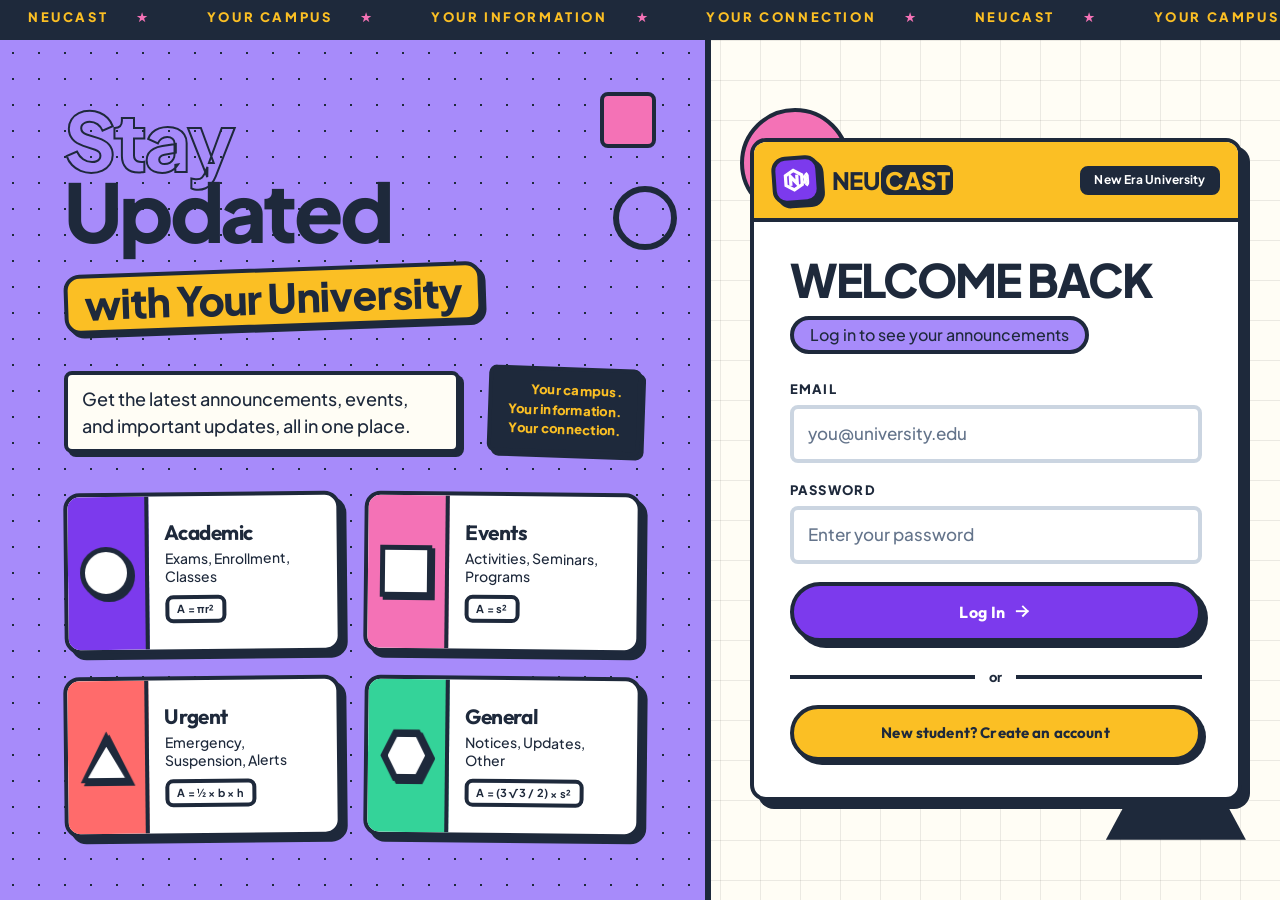
==== admin.html @ 7a7df5d2 "Add files via upload" ====
<!DOCTYPE html>
<html lang="en">
<head>
    <meta charset="UTF-8">
    <meta name="viewport" content="width=device-width, initial-scale=1.0">
    <title>Admin Dashboard - NeuCast</title>
    <link rel="preconnect" href="https://fonts.googleapis.com">
    <link rel="preconnect" href="https://fonts.gstatic.com" crossorigin>
    <link rel="stylesheet" href="https://fonts.googleapis.com/css2?family=Outfit:wght@700;800&family=Plus+Jakarta+Sans:wght@400;500;700&display=swap">
    <link rel="stylesheet" href="tokens.css">
    <link rel="stylesheet" href="base.css">
    <link rel="stylesheet" href="components.css">
    <link rel="stylesheet" href="admin.css">
</head>

<body class="admin-page">

    <header class="admin-top">
        <a class="admin-brand" href="admin.html" aria-label="NeuCast admin">
            <span class="admin-brand__mark" data-icon="neucast"></span>
            <span class="admin-brand__name">NEU<em>CAST</em> <small>Admin</small></span>
        </a>
        <div class="admin-top__right">
            <a href="index.html" class="nb-btn nb-btn--sm"><span data-icon="home"></span> Homepage</a>
            <button id="logoutBtn" class="nb-btn nb-btn--sm nb-btn--ink">Log out</button>
        </div>
    </header>

    <main id="dashboard" class="admin-main" hidden>

        <h1 class="admin-title">Dashboard</h1>

        <section class="stats" aria-label="Totals">
            <div class="stat-box c-events"><span class="shape square sm" aria-hidden="true"></span><span id="totalCount" class="stat-number">0</span><span class="stat-label">Announcements</span></div>
            <div class="stat-box c-urgent"><span class="shape triangle sm" aria-hidden="true"></span><span id="urgentCount" class="stat-number">0</span><span class="stat-label">Urgent</span></div>
            <div class="stat-box c-academic"><span class="shape circle sm" aria-hidden="true"></span><span id="academicCount" class="stat-number">0</span><span class="stat-label">Academic</span></div>
            <div class="stat-box c-general"><span class="shape hexagon sm" aria-hidden="true"></span><span id="studentCount" class="stat-number">0</span><span class="stat-label">Students</span></div>
        </section>

        <section class="shape-chart nb-panel" aria-labelledby="chartTitle">
            <div class="nb-panel__head"><h2 id="chartTitle" class="chart-title">Announcements by category</h2></div>
            <div class="nb-panel__body">
                <p class="chart-note">Each shape's <strong>area</strong> equals its number of announcements (1 announcement = 1 unit²).</p>
                <div id="shapeChart" class="shape-chart-grid"></div>
            </div>
        </section>

        <div class="tabs" role="tablist" aria-label="Dashboard sections">
            <button class="tab-btn active" role="tab" data-tab="announcementsTab"><span data-icon="megaphone"></span> Announcements</button>
            <button class="tab-btn" role="tab" data-tab="studentsTab"><span data-icon="cap"></span> Students <span id="pendingBadge" class="tab-badge" hidden>0</span></button>
            <button class="tab-btn" role="tab" data-tab="questionsTab"><span data-icon="help"></span> Questions <span id="questionBadge" class="tab-badge" hidden>0</span></button>
        </div>

        <section id="announcementsTab" class="tab-panel">
            <div class="dashboard-actions">
                <h2>Announcements</h2>
                <button id="newBtn" class="nb-btn nb-btn--accent">+ New announcement</button>
            </div>
            <div id="adminList" class="admin-list"></div>
            <p id="emptyMessage" class="no-results" hidden>No announcements yet. Post the first one with the button above.</p>
        </section>

        <section id="studentsTab" class="tab-panel" hidden>
            <div id="pendingSection" hidden>
                <div class="dashboard-actions"><h2>Waiting for approval</h2></div>
                <div id="pendingList"></div>
            </div>
            <div class="dashboard-actions"><h2>Registered students</h2></div>
            <div id="courseCounts" class="course-counts"></div>
            <div class="student-filters">
                <select id="studentCourseFilter" class="nb-input" aria-label="Filter by course">
                    <option value="">All courses</option>
                </select>
                <input type="text" id="studentSearch" class="nb-input" placeholder="Search by name, ID, or email" aria-label="Search students">
            </div>
            <div id="studentList"></div>
            <p id="noStudents" class="no-results" hidden>No students have registered yet.</p>
        </section>

        <section id="questionsTab" class="tab-panel" hidden>
            <div class="dashboard-actions"><h2>Student questions</h2></div>
            <div class="student-filters">
                <select id="questionFilter" class="nb-input" aria-label="Filter questions">
                    <option value="all">All questions</option>
                    <option value="pending">Unanswered</option>
                    <option value="answered">Answered</option>
                </select>
            </div>
            <div id="questionList"></div>
            <p id="noQuestions" class="no-results" hidden>No questions yet.</p>
        </section>

        <div id="formModal" class="modal nb-modal" hidden>
            <div class="modal-content nb-modal__content" role="dialog" aria-modal="true" aria-labelledby="formTitle">
                <button id="closeForm" class="close-btn" data-icon="close" aria-label="Close"></button>
                <h2 id="formTitle">New announcement</h2>

                <form id="announcementForm" class="announcement-form">
                    <div class="field">
                        <label for="titleInput">Title</label>
                        <input type="text" id="titleInput" class="nb-input" placeholder="e.g. Library closed on Friday">
                    </div>
                    <div class="field">
                        <label for="categoryInput">Category</label>
                        <select id="categoryInput" class="nb-input">
                            <option value="urgent">Urgent</option>
                            <option value="academic">Academic</option>
                            <option value="events">Events</option>
                            <option value="general">General</option>
                        </select>
                    </div>
                    <div class="field">
                        <label for="audienceInput">Send to</label>
                        <select id="audienceInput" class="nb-input">
                            <option value="all">All students (university-wide)</option>
                        </select>
                    </div>
                    <div class="field">
                        <label for="detailsInput">Details</label>
                        <textarea id="detailsInput" class="nb-input" rows="5" placeholder="Write the full announcement"></textarea>
                    </div>
                    <div class="field">
                        <label for="expiresInput">Expires on (optional)</label>
                        <input type="date" id="expiresInput" class="nb-input">
                    </div>

                    <label class="check-option"><input type="checkbox" id="pinInput"> <span><span data-icon="pin"></span> Pin to top of the homepage</span></label>
                    <label class="check-option"><input type="checkbox" id="ackInput"> <span><span data-icon="shield"></span> Ask students to confirm they've read it</span></label>

                    <p id="formMessage" class="login-message error" role="alert" hidden></p>

                    <button type="submit" id="submitBtn" class="nb-btn nb-btn--accent nb-btn--block">Post announcement</button>
                </form>
            </div>
        </div>

    </main>

    <script src="icons.js"></script>
    <script src="data.js"></script>
    <script src="admin.js"></script>
</body>
</html>
---- tokens.css ----
/* =====================================================
   NEUCAST DESIGN TOKENS  (Playful Geometric)
   The single source of truth. Every other stylesheet reads these.
   To re-theme the site, change values in this file only.
   ===================================================== */

:root {
    /* --- Palette: confetti colors on warm paper, slate for ink --- */
    --canvas:  #FFFDF5;   /* page background: warm paper */
    --surface: #FFFFFF;   /* cards, panels, pop-ups */
    --ink:     #1E293B;   /* text, borders, shadows (flips in dark mode) */
    --edge:    #1E293B;   /* borders and shadows on colored blocks (never flips) */
    --text:    #1E293B;
    --muted:   #64748B;   /* secondary text on white: 4.8:1 */
    --white:   #FFFFFF;

    --accent:    #7C3AED; /* primary actions. Darker than #8B5CF6 so white text passes AA (5.7:1) */
    --accent-fg: #FFFFFF;
    --pink:      #F472B6; /* secondary pop */
    --yellow:    #FBBF24; /* amber: optimism, panel headers */
    --mint:      #34D399; /* freshness, confirmations */
    --violet:    #A78BFA; /* soft violet fill that takes dark text */
    --urgent:    #FF6B6B; /* reserved for Urgent. Nothing else uses red */
    --on-color:  #1E293B; /* text that sits on pink / yellow / mint / violet / urgent */

    /* --- Category tokens: change a category's color in ONE place ---
       --c = shape + header fill, --on-c = text on that fill */
    --cat-academic-c: var(--accent);  --cat-academic-on: #FFFFFF;
    --cat-events-c:   var(--pink);    --cat-events-on:   #1E293B;
    --cat-urgent-c:   var(--urgent);  --cat-urgent-on:   #1E293B;
    --cat-general-c:  var(--mint);    --cat-general-on:  #1E293B;

    /* --- Borders & radius --- */
    --bw: 4px;            /* chunky but not heavy */
    --bw-thin: 2px;
    --bw-thick: 6px;
    --radius-sm: 8px;
    --radius: 16px;
    --radius-lg: 24px;
    --radius-full: 9999px;

    /* --- Hard shadows: zero blur, bottom-right --- */
    --shadow-sm: 4px 4px 0 0 var(--ink);
    --shadow-md: 6px 6px 0 0 var(--ink);
    --shadow-lg: 8px 8px 0 0 var(--ink);
    --shadow-xl: 12px 12px 0 0 var(--ink);
    --shadow-lift: 8px 8px 0 0 var(--ink);

    /* --- Typography --- */
    --font-display: "Outfit", system-ui, sans-serif;
    --font: "Plus Jakarta Sans", system-ui, sans-serif;
    --fw-body: 500;
    --fw-heading: 800;

    /* --- Motion: springy. The overshoot is the personality --- */
    --dur-fast: 150ms;
    --dur: 300ms;
    --ease: cubic-bezier(0.34, 1.56, 0.64, 1);

    /* --- Layout --- */
    --container: 2400px;
    --gutter: clamp(16px, 3vw, 56px);
    --tap: 48px;          /* minimum touch target */
    --halftone: radial-gradient(var(--ink) 1.5px, transparent 1.5px);
}

/* Dark mode (existing site setting). Only the "ink" flips; colored blocks keep slate text. */
body.dark {
    --canvas:  #0F172A;
    --surface: #1E293B;
    --ink:     #F1F5F9;
    --text:    #F1F5F9;
    --muted:   #94A3B8;
}

/* Shadows shrink on phones, but never disappear */
@media (max-width: 640px) {
    :root {
        --shadow-sm: 3px 3px 0 0 var(--ink);
        --shadow-md: 4px 4px 0 0 var(--ink);
        --shadow-lg: 6px 6px 0 0 var(--ink);
        --shadow-xl: 8px 8px 0 0 var(--ink);
        --shadow-lift: 6px 6px 0 0 var(--ink);
        --gutter: 16px;
    }
}

/* Category scopes: put c-<key> on any element to set --c / --on-c for its children */
.c-academic { --c: var(--cat-academic-c); --on-c: var(--cat-academic-on); }
.c-events   { --c: var(--cat-events-c);   --on-c: var(--cat-events-on); }
.c-urgent   { --c: var(--cat-urgent-c);   --on-c: var(--cat-urgent-on); }
.c-general  { --c: var(--cat-general-c);  --on-c: var(--cat-general-on); }

/* Calculator-only shapes reuse the same palette */
.k-rectangle     { --c: var(--yellow); --on-c: #1E293B; }
.k-parallelogram { --c: var(--violet); --on-c: #1E293B; }
.k-trapezoid     { --c: var(--accent); --on-c: #FFFFFF; }
.k-pentagon      { --c: var(--white);  --on-c: #1E293B; }
---- base.css ----
/* =====================================================
   NEUCAST BASE
   Reset, typography, textures, focus, shapes, motion.
   ===================================================== */

*, *::before, *::after { box-sizing: border-box; }
html { scroll-behavior: smooth; }
body {
    margin: 0;
    font-family: var(--font);
    font-weight: var(--fw-body);
    font-size: 17px;
    line-height: 1.5;
    color: var(--text);
    background-color: var(--canvas);
    /* graph-paper texture: backgrounds are never flat */
    background-image:
        linear-gradient(to right, rgba(0, 0, 0, .08) 1px, transparent 1px),
        linear-gradient(to bottom, rgba(0, 0, 0, .08) 1px, transparent 1px);
    background-size: 40px 40px;
}
body.dark {
    background-image:
        linear-gradient(to right, rgba(255, 255, 255, .07) 1px, transparent 1px),
        linear-gradient(to bottom, rgba(255, 255, 255, .07) 1px, transparent 1px);
}
body.text-small { zoom: .92; }
body.text-large { zoom: 1.12; }

h1, h2, h3, h4 { margin: 0; font-weight: var(--fw-heading); line-height: 1.05; letter-spacing: -0.02em; text-transform: uppercase; }
p { margin: 0; }
a { color: inherit; }
button, input, select, textarea { font: inherit; color: inherit; }
button { cursor: pointer; }
[hidden] { display: none !important; }
::selection { background: var(--yellow); color: #000; }
.sr-only { position: absolute; width: 1px; height: 1px; overflow: hidden; clip: rect(0 0 0 0); white-space: nowrap; }

/* Focus: thick, visible, never a soft glow */
:is(a, button, summary, [tabindex]):focus-visible {
    outline: 4px solid var(--ink);
    outline-offset: 3px;
    box-shadow: 0 0 0 7px var(--yellow);
}

/* Icons (drawn by icons.js) */
.icon {
    width: 1.15em; height: 1.15em; margin-right: 4px; vertical-align: -0.2em; flex-shrink: 0;
    fill: none; stroke: currentColor; stroke-width: 3; stroke-linecap: square; stroke-linejoin: miter;
}

/* ---------- Shapes: strong ink outline + flat colored fill ----------
   Every shape gets the SAME outline weight (--sh-out) and the same hard
   offset shadow (--sh-pop), so circle, square, triangle and hexagon pop
   equally.

   Circle / square / rectangle: a real border.

   Clip-path shapes (triangle, hexagon, ...) cannot take a border, and a
   drop-shadow on the SAME element is cut away by its own clip-path (CSS
   applies filter first, clip-path after). So the outline is built from two
   stacked copies of the silhouette instead:
     ::before  = the full silhouette in ink   (this is the outline)
     ::after   = the same silhouette in the fill color, pulled in by the
                 outline weight                (this is the colored face)
   The element itself is never clipped, so the focus ring and the offset
   shadow below still work. Colors: outline = --line, which falls back to
   --ink (light in dark mode, for shapes sitting on dark surfaces). Shapes that
   sit on a colored block use --edge instead (see the list below), so their
   outline stays dark in dark mode too. face = --c.
   Tune weight per context with --sh-out / --sh-pop. */
.shape {
    --clip: none;
    --sh-out: 5px;                       /* outline weight */
    --sh-pop: 3px;                       /* hard offset shadow */
    --sh-edge: calc(var(--sh-out) * 1.45); /* slanted edges need more inset to look as thick */
    position: relative; display: block; width: 44px; height: 44px; flex-shrink: 0;
    background: var(--c, var(--yellow));
    filter: drop-shadow(var(--sh-pop) var(--sh-pop) 0 var(--line, var(--ink)));
}
.shape.sm { width: 30px; height: 30px; --sh-out: 4px; --sh-pop: 2px; }
.shape.xs { width: 16px; height: 16px; --sh-out: 2px; --sh-pop: 0px; }
.shape.circle, .shape.square, .shape.rectangle { border: var(--sh-out) solid var(--line, var(--ink)); background: var(--c, var(--yellow)); }
.shape.circle { border-radius: 50%; }
.shape.triangle      { --clip: polygon(50% 0, 100% 100%, 0 100%); }
.shape.hexagon       { --clip: polygon(25% 0, 75% 0, 100% 50%, 75% 100%, 25% 100%, 0 50%); }
.shape.parallelogram { --clip: polygon(20% 0, 100% 0, 80% 100%, 0 100%); }
.shape.trapezoid     { --clip: polygon(20% 0, 80% 0, 100% 100%, 0 100%); }
.shape.pentagon      { --clip: polygon(50% 0, 100% 38%, 81% 100%, 19% 100%, 0 38%); }
.shape.triangle, .shape.hexagon, .shape.parallelogram, .shape.trapezoid, .shape.pentagon { background: none; }
.shape.triangle::before, .shape.hexagon::before, .shape.parallelogram::before, .shape.trapezoid::before, .shape.pentagon::before,
.shape.triangle::after,  .shape.hexagon::after,  .shape.parallelogram::after,  .shape.trapezoid::after,  .shape.pentagon::after {
    content: ""; position: absolute; clip-path: var(--clip);
}
.shape.triangle::before, .shape.hexagon::before, .shape.parallelogram::before, .shape.trapezoid::before, .shape.pentagon::before {
    inset: 0; background: var(--line, var(--ink));
}
.shape.triangle::after, .shape.hexagon::after, .shape.parallelogram::after, .shape.trapezoid::after, .shape.pentagon::after {
    inset: var(--sh-edge); background: var(--c, var(--yellow));
}
/* A triangle's point needs a deeper inset at the top, or the tip looks thin */
.shape.triangle::after { inset: calc(var(--sh-edge) * 2.1) var(--sh-edge) var(--sh-out); }

/* Shapes sitting on a colored or always-white block keep a dark outline in dark mode */
.prompt-shape .shape, .shape-row .shape, .cat-tile.active .shape, .sm-title .shape, .sm-item__shape .shape,
.rec-item__shape .shape, .why .shape, .badge .shape, .card-top .shape, .geo-card .shape, .pcard .shape,
.recovery__head > .shape, .nb-hex .shape { --line: var(--edge); }

/* ---------- Motion ---------- */
@keyframes spin-slow { to { transform: rotate(360deg); } }
@keyframes marquee { to { transform: translateX(-50%); } }
@media (prefers-reduced-motion: reduce) {
    *, *::before, *::after { animation: none !important; transition: none !important; scroll-behavior: auto !important; }
}
---- components.css ----
/* =====================================================
   NEUCAST COMPONENTS
   Reusable, page-agnostic. Use these on every page.
     .nb-btn   (+ --accent --secondary --violet --ink --sm --block)
     .nb-card  (+ --lift --flat)
     .nb-badge (+ --accent --secondary --violet --mint --ink --pill)
     .nb-chip  (+ .is-active)
     .nb-input
     .nb-panel (+ __head __body)
     .nb-modal
     .nb-hex   (acknowledgment button)
   ===================================================== */

/* ---------- Button: candy pill that pushes down like a physical switch ---------- */
.nb-btn {
    display: inline-flex; align-items: center; justify-content: center; gap: 8px;
    min-height: var(--tap); padding: 0 22px;
    border: var(--bw) solid var(--edge); border-radius: var(--radius-full);
    background: var(--white); color: var(--on-color);
    box-shadow: 4px 4px 0 0 var(--edge);
    font-family: var(--font-display); font-size: 15px; font-weight: 700; letter-spacing: .01em; text-decoration: none;
    transition: transform var(--dur) var(--ease), box-shadow var(--dur) var(--ease), background-color var(--dur-fast) linear;
}
.nb-btn:hover { transform: translate(-2px, -2px); box-shadow: 6px 6px 0 0 var(--edge); background: var(--yellow); }
.nb-btn:active { transform: translate(2px, 2px); box-shadow: 2px 2px 0 0 var(--edge); }
.nb-btn--accent    { background: var(--accent); color: var(--accent-fg); }
.nb-btn--accent:hover { background: #6D28D9; }
.nb-btn--secondary { background: var(--yellow); }
.nb-btn--secondary:hover { background: var(--white); }
.nb-btn--violet    { background: var(--violet); }
.nb-btn--mint      { background: var(--mint); }
.nb-btn--ink       { background: var(--edge); color: #fff; }
.nb-btn--ink:hover { background: var(--pink); color: var(--on-color); }
.nb-btn--danger    { background: var(--white); color: #B91C1C; }
.nb-btn--danger:hover { background: var(--urgent); color: var(--on-color); }
.nb-btn--sm { min-height: 40px; padding: 0 16px; font-size: 13px; box-shadow: 3px 3px 0 0 var(--edge); }
.nb-btn--block { width: 100%; }
.nb-btn[disabled] { opacity: .5; pointer-events: none; }
.nb-btn .icon { margin: 0; stroke-width: 2.5; }

/* ---------- Card: sticker that lifts off the page ---------- */
.nb-card {
    position: relative;
    background: var(--surface); color: var(--text);
    border: var(--bw) solid var(--ink); border-radius: var(--radius);
    box-shadow: var(--shadow-md);
    transition: transform var(--dur) var(--ease), box-shadow var(--dur) var(--ease);
}
.nb-card--lift:hover { transform: translateY(-6px) rotate(-1deg); box-shadow: var(--shadow-lift); }
.nb-card--flat { box-shadow: var(--shadow-sm); }

/* ---------- Badge ---------- */
.nb-badge {
    display: inline-flex; align-items: center; gap: 6px;
    padding: 2px 10px; border: var(--bw) solid var(--edge); border-radius: var(--radius-sm);
    background: var(--white); color: var(--on-color);
    font-size: 12px; font-weight: 700; letter-spacing: .02em; line-height: 1.4;
    white-space: nowrap;
}
.nb-badge--accent    { background: var(--accent); color: var(--accent-fg); }
.nb-badge--secondary { background: var(--yellow); }
.nb-badge--violet    { background: var(--violet); }
.nb-badge--mint      { background: var(--mint); }
.nb-badge--pink      { background: var(--pink); }
.nb-badge--ink       { background: var(--edge); color: #fff; }
.nb-badge--pill      { border-radius: var(--radius-full); }

/* ---------- Chip: filter toggle ---------- */
.nb-chip {
    display: inline-flex; align-items: center; gap: 8px; min-height: 44px; padding: 0 16px;
    border: var(--bw) solid var(--ink); border-radius: var(--radius-full);
    background: var(--surface); color: var(--text); box-shadow: 3px 3px 0 0 var(--ink);
    font-size: 14px; font-weight: 700; white-space: nowrap;
    transition: transform var(--dur) var(--ease), box-shadow var(--dur) var(--ease), background-color var(--dur-fast) linear;
}
.nb-chip:hover { transform: translate(-2px, -2px); box-shadow: 5px 5px 0 0 var(--ink); background: var(--yellow); color: #1E293B; }
.nb-chip:active { transform: translate(2px, 2px); box-shadow: 1px 1px 0 0 var(--ink); }
.nb-chip.is-active { background: var(--accent); color: var(--accent-fg); border-color: var(--edge); }
.nb-chip__count {
    min-width: 24px; padding: 0 6px; border: var(--bw) solid var(--edge); border-radius: var(--radius-full); background: var(--white); color: #1E293B;
    font-size: 12px; text-align: center; line-height: 1.5;
}
.nb-chip .icon { margin: 0; }

/* ---------- Input: violet ring and hard shadow when focused ---------- */
.nb-input {
    width: 100%; min-height: 56px; padding: 12px 14px;
    border: var(--bw) solid #CBD5E1; border-radius: var(--radius-sm);
    background: var(--white); color: #1E293B; font-size: 17px; font-weight: var(--fw-body);
    box-shadow: 4px 4px 0 0 transparent;
    transition: border-color var(--dur-fast) linear, box-shadow var(--dur) var(--ease);
}
.nb-input::placeholder { color: #64748B; opacity: 1; }
.nb-input:focus-visible, .nb-input:focus { outline: none; border-color: var(--accent); box-shadow: 4px 4px 0 0 var(--accent); }
.nb-input[readonly] { background: #F1F5F9; color: #475569; cursor: not-allowed; }
textarea.nb-input { resize: vertical; min-height: 120px; }
.nb-label { display: block; margin-bottom: 6px; font-size: 13px; font-weight: 800; text-transform: uppercase; letter-spacing: .1em; }

/* ---------- Panel: card with a colored header strip ---------- */
.nb-panel { position: relative; overflow: hidden; background: var(--surface); border: var(--bw) solid var(--ink); border-radius: var(--radius); box-shadow: var(--shadow-md); }
.nb-panel__head {
    display: flex; align-items: center; justify-content: space-between; gap: 10px;
    padding: 12px 16px; border-bottom: var(--bw) solid var(--edge);
    background: var(--yellow); color: #1E293B;
}
.nb-panel__head h3 { font-size: 17px; }
.nb-panel__head .icon { margin-right: 6px; }
.nb-panel__body { padding: 16px; }
.nb-panel--violet > .nb-panel__head { background: var(--violet); }
.nb-panel--pink > .nb-panel__head { background: var(--pink); }
.nb-panel--mint > .nb-panel__head { background: var(--mint); }

/* ---------- Modal ---------- */
.nb-modal { background: rgba(30, 41, 59, .72); } /* backdrop dim: the one place transparency is used */
.nb-modal__content {
    background: var(--surface); color: var(--text);
    border: var(--bw) solid var(--ink); border-radius: var(--radius-lg); box-shadow: var(--shadow-lg);
}

/* ---------- Hexagon acknowledgment button ----------
   A real <button>. aria-pressed flips when confirmed; the hexagon fills mint and shows a check. */
.nb-hex { display: inline-flex; align-items: center; gap: 14px; padding: 6px 18px 6px 6px; text-align: left;
    border: var(--bw) solid var(--edge); border-radius: var(--radius-full); background: var(--white); color: #1E293B; box-shadow: 4px 4px 0 0 var(--edge);
    font-family: var(--font-display); font-size: 16px; font-weight: 700;
    transition: transform var(--dur) var(--ease), box-shadow var(--dur) var(--ease), background-color var(--dur-fast) linear; }
.nb-hex .shape { --c: var(--yellow); width: 52px; height: 52px; display: grid; place-items: center; transition: transform var(--dur) var(--ease); }
.nb-hex .shape .icon { position: relative; z-index: 2; margin: 0; width: 24px; height: 24px; stroke-width: 3; opacity: 0; transform: scale(.3); transition: opacity var(--dur-fast) linear, transform var(--dur) var(--ease); }
.nb-hex small { display: block; font-family: var(--font); font-size: 12px; font-weight: 500; color: #475569; }
.nb-hex:hover { transform: translate(-2px, -2px); box-shadow: 6px 6px 0 0 var(--edge); }
.nb-hex:hover .shape { transform: rotate(-12deg) scale(1.08); }
.nb-hex:active { transform: translate(2px, 2px); box-shadow: 2px 2px 0 0 var(--edge); }
.nb-hex[aria-pressed="true"] { background: #ECFDF5; cursor: default; pointer-events: none; }
.nb-hex[aria-pressed="true"] .shape { --c: var(--mint); }
.nb-hex[aria-pressed="true"] .shape .icon { opacity: 1; transform: scale(1); }

/* ---------- Sticker helpers ---------- */
.tilt-l { transform: rotate(-2deg); }
.tilt-r { transform: rotate(1.5deg); }
.stroke-text { color: transparent; -webkit-text-stroke: 2px var(--edge); }
body.dark .stroke-text { -webkit-text-stroke-color: var(--ink); }
.sticker {
    display: inline-block; padding: 2px 16px; border: var(--bw) solid var(--edge); border-radius: var(--radius-full);
    box-shadow: var(--shadow-sm); background: var(--yellow); color: #1E293B;
}

/* Multi-line stickers use a soft corner, not a full pill */
.sticker { border-radius: var(--radius); }
---- admin.css ----
/* =====================================================
   NEUCAST ADMIN DASHBOARD  (admin.html)
   Page layout only. Colors, borders, shadows, buttons and inputs
   come from tokens.css, base.css and components.css.
   Load order: tokens.css, base.css, components.css, admin.css
   ===================================================== */

/* ---------- Top bar ---------- */
.admin-top {
    position: sticky; top: 0; z-index: 50; display: flex; align-items: center; justify-content: space-between; gap: 12px;
    padding: 12px var(--gutter); background: var(--yellow); color: #1E293B; border-bottom: var(--bw-thick) solid var(--edge);
}
.admin-brand { display: inline-flex; align-items: center; gap: 12px; text-decoration: none; }
.admin-brand__mark { display: grid; place-items: center; width: 48px; height: 48px; border: var(--bw) solid var(--edge); border-radius: 14px; background: var(--accent); color: #fff; box-shadow: 3px 3px 0 0 var(--edge); transform: rotate(-4deg); transition: transform var(--dur) var(--ease); }
.admin-brand:hover .admin-brand__mark { transform: rotate(4deg) scale(1.06); }
.admin-brand__mark .icon { width: 26px; height: 26px; margin: 0; }
.admin-brand__name { font-family: var(--font-display); font-size: 22px; font-weight: var(--fw-heading); letter-spacing: -.02em; line-height: 1; }
.admin-brand__name em { font-style: normal; background: var(--edge); color: var(--yellow); padding: 0 6px; border-radius: 8px; margin-left: 2px; }
.admin-brand__name small { margin-left: 8px; font-family: var(--font); font-size: 13px; font-weight: 700; }
.admin-top__right { display: flex; align-items: center; gap: 12px; }

.admin-main { max-width: var(--container); margin: 0 auto; padding: 32px var(--gutter) 64px; display: grid; gap: clamp(24px, 2.4vw, 40px); }
.admin-title { font-size: clamp(34px, 4vw, 52px); }

/* ---------- Stats: each number sits next to the shape of its category ---------- */
.stats { display: grid; grid-template-columns: repeat(4, minmax(0, 1fr)); gap: 20px; }
.stat-box {
    display: grid; grid-template-columns: auto 1fr; grid-template-areas: "shape number" "shape label"; align-items: center; column-gap: 16px;
    padding: 16px 18px; background: var(--surface); border: var(--bw) solid var(--ink); border-radius: var(--radius); box-shadow: var(--shadow-sm);
}
.stat-box .shape { grid-area: shape; width: 52px; height: 52px; }
.stat-number { grid-area: number; font-size: 40px; font-weight: var(--fw-heading); line-height: 1; }
.stat-label { grid-area: label; font-size: 14px; color: var(--muted); }

/* ---------- Shape chart ---------- */
.chart-title { font-size: 17px; }
.chart-note { margin-bottom: 18px; font-size: 14px; color: var(--muted); }
.shape-chart-grid { display: grid; grid-template-columns: repeat(auto-fit, minmax(190px, 1fr)); gap: 20px; }
.chart-item { display: grid; justify-items: center; gap: 4px; padding: 14px; text-align: center; border: var(--bw) dashed var(--ink); border-radius: var(--radius); background: var(--canvas); }
.chart-stage { display: grid; place-items: end center; height: 150px; }
.chart-empty { width: 40px; height: 40px; border: var(--bw) dashed var(--ink); border-radius: 50%; opacity: .5; }
.chart-item strong { font-family: var(--font-display); font-size: 20px; }
.chart-item small { font-size: 13px; color: var(--muted); }
.chart-item em { font-style: normal; font-size: 12px; padding: 2px 10px; border: var(--bw) solid var(--edge); border-radius: var(--radius-full); background: var(--white); color: #1E293B; }
.chart-shape { transition: width var(--dur) var(--ease), height var(--dur) var(--ease); }

/* ---------- Tabs (pills) ---------- */
.tabs { display: flex; flex-wrap: wrap; gap: 10px; }
.tab-btn {
    display: inline-flex; align-items: center; gap: 4px; min-height: 48px; padding: 0 20px;
    border: var(--bw) solid var(--ink); border-radius: var(--radius-full); background: var(--surface); color: var(--text); box-shadow: 3px 3px 0 0 var(--ink);
    font-family: var(--font-display); font-size: 16px; font-weight: 700;
    transition: transform var(--dur) var(--ease), box-shadow var(--dur) var(--ease), background-color var(--dur-fast) linear;
}
.tab-btn:hover { transform: translate(-2px, -2px); box-shadow: 5px 5px 0 0 var(--ink); background: var(--yellow); color: #1E293B; }
.tab-btn.active { background: var(--accent); color: #fff; border-color: var(--edge); }
.tab-btn .icon { margin-right: 6px; }
.tab-badge { min-width: 24px; margin-left: 6px; padding: 0 8px; border: var(--bw) solid var(--edge); border-radius: var(--radius-full); background: var(--urgent); color: #1E293B; font-size: 12px; text-align: center; }

.dashboard-actions { display: flex; flex-wrap: wrap; justify-content: space-between; align-items: center; gap: 12px; margin-bottom: 20px; }
.dashboard-actions h2 { font-size: clamp(26px, 3vw, 36px); }
.no-results { padding: 28px; text-align: center; font-size: 18px; border: var(--bw) dashed var(--ink); border-radius: var(--radius-lg); background: var(--surface); }

/* ---------- Rows: announcements, students, questions ---------- */
.admin-list, #studentList, #questionList { display: grid; grid-template-columns: repeat(auto-fill, minmax(min(100%, 520px), 1fr)); gap: 20px 24px; align-items: start; }
.admin-item, .student-item, .question-item {
    display: flex; justify-content: space-between; align-items: center; gap: 14px; padding: 16px 18px;
    background: var(--surface); color: var(--text); border: var(--bw) solid var(--ink); border-radius: var(--radius); box-shadow: var(--shadow-sm);
    transition: transform var(--dur) var(--ease), box-shadow var(--dur) var(--ease);
}
.admin-item:hover, .student-item:hover { transform: translate(-2px, -2px); box-shadow: 6px 6px 0 0 var(--ink); }
.admin-item { border-left: 12px solid var(--c); }
.admin-item__main { min-width: 0; display: grid; justify-items: start; gap: 6px; }
.admin-item__main .ack-meter { justify-self: stretch; }
.admin-item h3 { margin: 6px 0 0; font-size: 19px; }
.admin-date, .student-meta { font-size: 13px; line-height: 1.6; color: var(--muted); }
.admin-actions { display: flex; gap: 8px; flex-shrink: 0; }
.student-item h3 { margin-bottom: 4px; font-size: 18px; }

.badge, .pin-tag, .audience-tag { display: inline-flex; align-items: center; margin-right: 6px; padding: 2px 10px; border: var(--bw) solid var(--edge); border-radius: var(--radius-full); font-size: 12px; font-weight: 700; color: #1E293B; background: var(--white); }
.badge { background: var(--c); color: var(--on-c); }
.pin-tag { background: var(--yellow); }
.audience-tag { background: var(--violet); }

/* Acknowledgment meter: a hexagon plus a linear progress bar */
.ack-meter { display: flex; align-items: center; gap: 12px; margin-top: 4px; padding: 8px 12px; border: var(--bw) solid var(--edge); border-radius: var(--radius); background: #ECFDF5; color: #1E293B; }
.ack-meter .shape { --c: var(--mint); }
.ack-meter > div { flex: 1; min-width: 0; font-size: 14px; }
.ack-bar { height: 12px; margin-top: 4px; border: var(--bw) solid var(--edge); border-radius: var(--radius-full); background: #fff; overflow: hidden; }
.ack-bar span { display: block; height: 100%; background: var(--mint); border-right: var(--bw) solid var(--edge); transition: width var(--dur) var(--ease); }
.ack-bar span[style*="width:0%"] { border-right: 0; }

.course-counts { display: flex; flex-wrap: wrap; gap: 10px; margin-bottom: 18px; }
.course-chip { padding: 4px 14px; border: var(--bw) solid var(--ink); border-radius: var(--radius-full); background: var(--surface); font-size: 14px; }
.course-chip strong { color: var(--accent); }
body.dark .course-chip strong { color: var(--violet); }
.student-filters { display: flex; flex-wrap: wrap; gap: 12px; margin-bottom: 20px; }
.student-filters select { flex: 0 1 280px; }
.student-filters input { flex: 1 1 220px; }

/* Questions */
.question-item { display: block; }
.q-top { display: flex; align-items: center; gap: 8px; margin-bottom: 8px; }
.q-date { margin-left: auto; font-size: 12px; color: var(--muted); }
.q-status { padding: 2px 10px; border: var(--bw) solid var(--edge); border-radius: var(--radius-full); color: #1E293B; font-size: 12px; font-weight: 700; }
.q-status.pending { background: var(--yellow); }
.q-status.answered { background: var(--mint); }
.q-from { margin-bottom: 4px; font-size: 14px; }
.q-about { margin-bottom: 6px; font-size: 13px; color: var(--muted); }
.q-text { font-size: 16px; line-height: 1.5; }
.reply-box { margin: 12px 0 10px; min-height: 90px; font-size: 15px; }
.q-actions { display: flex; gap: 8px; }

/* ---------- Pop-up form ---------- */
.modal { position: fixed; inset: 0; z-index: 100; display: flex; align-items: center; justify-content: center; padding: 16px; overflow-y: auto; }
.modal-content { position: relative; width: 100%; max-width: 560px; max-height: 92vh; overflow-y: auto; padding: 28px; }
.modal-content h2 { margin-bottom: 20px; padding-right: 52px; font-size: 30px; }
.close-btn { position: absolute; top: 14px; right: 14px; display: grid; place-items: center; width: 44px; height: 44px; padding: 0; border: var(--bw) solid var(--edge); border-radius: 50%; background: var(--pink); color: #1E293B; box-shadow: 3px 3px 0 0 var(--edge); transition: transform var(--dur) var(--ease), box-shadow var(--dur) var(--ease); }
.close-btn:hover { background: var(--yellow); transform: rotate(8deg); }
.close-btn:active { transform: translate(2px, 2px); box-shadow: 1px 1px 0 0 var(--edge); }
.close-btn .icon { margin: 0; width: 22px; height: 22px; }
.announcement-form { display: grid; gap: 18px; }
.field { display: grid; gap: 6px; }
.field label { font-size: 13px; font-weight: 800; text-transform: uppercase; letter-spacing: .1em; }
.announcement-form select.nb-input { appearance: none; padding-right: 40px; cursor: pointer;
    background-image: url("data:image/svg+xml,%3Csvg xmlns='http://www.w3.org/2000/svg' viewBox='0 0 24 24' fill='none' stroke='%231E293B' stroke-width='3' stroke-linecap='round'%3E%3Cpath d='m5 9 7 7 7-7'/%3E%3C/svg%3E");
    background-repeat: no-repeat; background-position: right 12px center; background-size: 20px; }
.student-filters select.nb-input { appearance: none; padding-right: 40px; cursor: pointer;
    background-image: url("data:image/svg+xml,%3Csvg xmlns='http://www.w3.org/2000/svg' viewBox='0 0 24 24' fill='none' stroke='%231E293B' stroke-width='3' stroke-linecap='round'%3E%3Cpath d='m5 9 7 7 7-7'/%3E%3C/svg%3E");
    background-repeat: no-repeat; background-position: right 12px center; background-size: 20px; }
.check-option { display: flex; align-items: center; gap: 12px; min-height: 44px; font-weight: 700; cursor: pointer; }
.check-option input { width: 24px; height: 24px; flex-shrink: 0; accent-color: var(--accent); }

/* Message box: data.js sets class "login-message error|success" */
.login-message { margin: 0; padding: 12px 14px; border: var(--bw) solid var(--edge); border-radius: var(--radius); box-shadow: var(--shadow-sm); color: #1E293B; font-size: 15px; font-weight: 700; }
.login-message.error { background: var(--urgent); }
.login-message.success { background: var(--mint); }

/* ---------- Responsive ---------- */
@media (max-width: 900px) {
    .stats { grid-template-columns: repeat(2, minmax(0, 1fr)); }
}
@media (max-width: 640px) {
    .admin-top__right .nb-btn:first-child { display: none; }
    .admin-brand__name small { display: none; }
    .stat-box { grid-template-columns: 1fr; grid-template-areas: "shape" "number" "label"; row-gap: 4px; }
    .admin-item, .student-item { flex-direction: column; align-items: flex-start; }
    .admin-actions, .q-actions { width: 100%; }
    .admin-actions .nb-btn, .q-actions .nb-btn, .student-item .nb-btn { flex: 1; }
    .tabs { gap: 8px; }
    .tab-btn { flex: 1 1 auto; justify-content: center; padding: 0 10px; font-size: 14px; }
    .tab-btn .icon { display: none; }
    .modal-content { padding: 22px 18px; }
}


/* ---------- Shape position and outline polish (admin) ---------- */
/* Category badges: a small white-faced shape sits in front of the name, on the badge's own baseline */
.badge .shape { --c: #fff; flex-shrink: 0; margin-right: 6px; }
/* Stat boxes: a little room on the right so the shape's offset shadow never touches the number */
.stat-box .shape { margin-right: 6px; }
/* Chart: leave room under the shapes for their offset shadow, and keep every shape on one baseline */
.chart-stage { padding-bottom: 6px; }
.chart-shape { --sh-out: 4px; --sh-pop: 3px; }
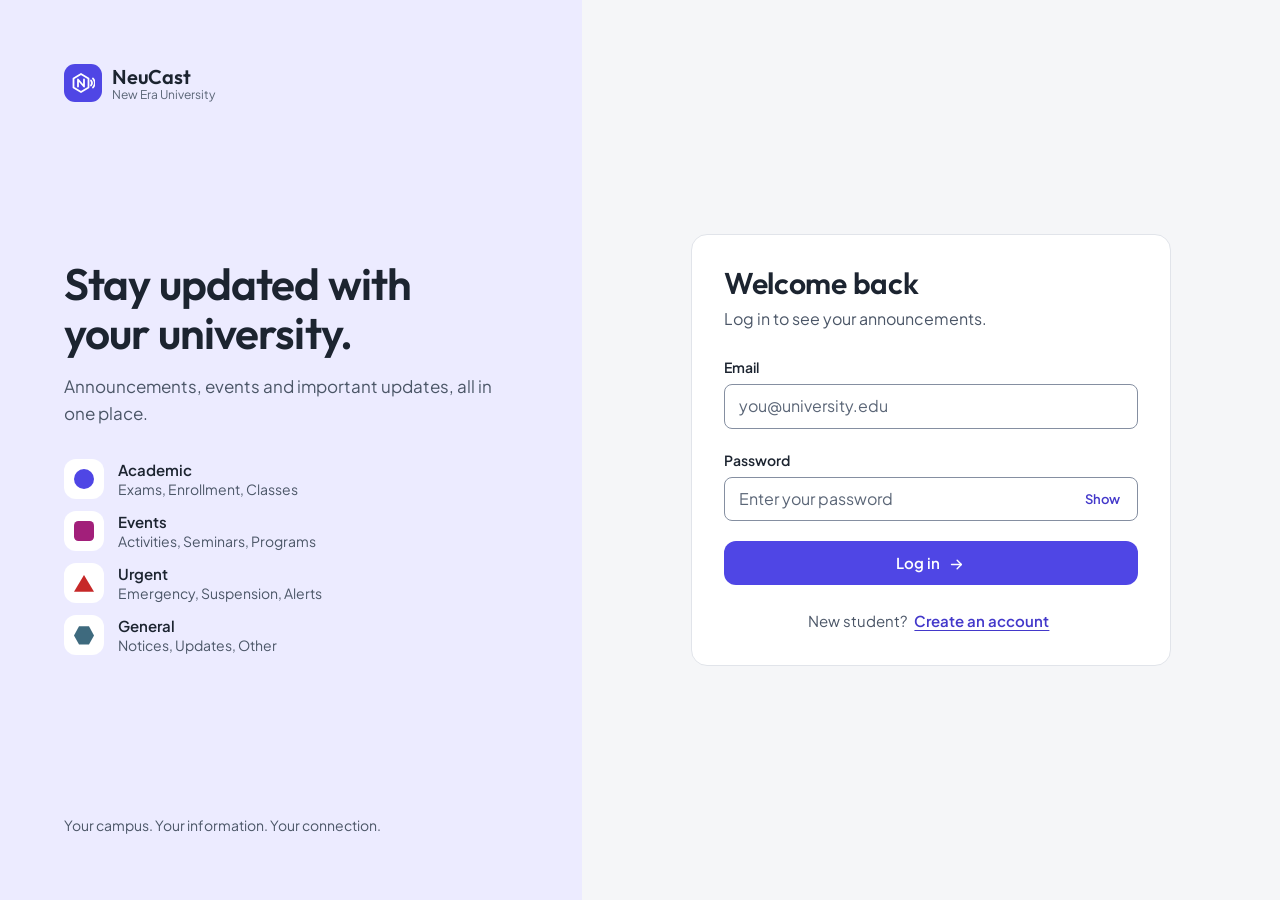
==== commit 65a7d336: "Add files via upload" ====
--- a/admin.html
+++ b/admin.html
@@ -3,106 +3,148 @@
 <head>
     <meta charset="UTF-8">
     <meta name="viewport" content="width=device-width, initial-scale=1.0">
+    <meta name="theme-color" content="#F5F6F8">
     <title>Admin Dashboard - NeuCast</title>
+    <script src="theme.js"></script>
     <link rel="preconnect" href="https://fonts.googleapis.com">
     <link rel="preconnect" href="https://fonts.gstatic.com" crossorigin>
-    <link rel="stylesheet" href="https://fonts.googleapis.com/css2?family=Outfit:wght@700;800&family=Plus+Jakarta+Sans:wght@400;500;700&display=swap">
+    <link rel="stylesheet" href="https://fonts.googleapis.com/css2?family=Outfit:wght@500;600&family=Plus+Jakarta+Sans:wght@400;500;600;700&display=swap">
     <link rel="stylesheet" href="tokens.css">
     <link rel="stylesheet" href="base.css">
+    <link rel="stylesheet" href="skeleton.css">
     <link rel="stylesheet" href="components.css">
     <link rel="stylesheet" href="admin.css">
 </head>
 
 <body class="admin-page">
+    <a class="skip-link" href="#main">Skip to the dashboard</a>
 
-    <header class="admin-top">
-        <a class="admin-brand" href="admin.html" aria-label="NeuCast admin">
-            <span class="admin-brand__mark" data-icon="neucast"></span>
-            <span class="admin-brand__name">NEU<em>CAST</em> <small>Admin</small></span>
-        </a>
-        <div class="admin-top__right">
-            <a href="index.html" class="nb-btn nb-btn--sm"><span data-icon="home"></span> Homepage</a>
-            <button id="logoutBtn" class="nb-btn nb-btn--sm nb-btn--ink">Log out</button>
+    <header class="site-header">
+        <div class="site-header__inner">
+            <a class="brand" href="admin.html" aria-label="NeuCast admin home">
+                <span class="brand-mark" data-icon="neucast"></span>
+                <span class="brand-name">NeuCast</span>
+                <span class="tag tag--primary">Admin</span>
+            </a>
+            <div class="site-header__right">
+                <a href="index.html" class="btn btn--secondary btn--sm" aria-label="Homepage"><span data-icon="home"></span><span class="hide-sm">Homepage</span></a>
+                <button id="logoutBtn" type="button" class="btn btn--ghost btn--sm"><span data-icon="logout"></span><span class="hide-sm">Log out</span><span class="sr-only show-sm">Log out</span></button>
+            </div>
         </div>
     </header>
 
-    <main id="dashboard" class="admin-main" hidden>
+    <main id="main" tabindex="-1" class="admin-main">
+        <noscript><p class="alert alert--warning">NeuCast needs JavaScript to run. Please turn it on and reload.</p></noscript>
 
-        <h1 class="admin-title">Dashboard</h1>
+        <div id="dashboard" class="admin-stack">
 
-        <section class="stats" aria-label="Totals">
-            <div class="stat-box c-events"><span class="shape square sm" aria-hidden="true"></span><span id="totalCount" class="stat-number">0</span><span class="stat-label">Announcements</span></div>
-            <div class="stat-box c-urgent"><span class="shape triangle sm" aria-hidden="true"></span><span id="urgentCount" class="stat-number">0</span><span class="stat-label">Urgent</span></div>
-            <div class="stat-box c-academic"><span class="shape circle sm" aria-hidden="true"></span><span id="academicCount" class="stat-number">0</span><span class="stat-label">Academic</span></div>
-            <div class="stat-box c-general"><span class="shape hexagon sm" aria-hidden="true"></span><span id="studentCount" class="stat-number">0</span><span class="stat-label">Students</span></div>
-        </section>
+            <h1 class="admin-title">Dashboard</h1>
 
-        <section class="shape-chart nb-panel" aria-labelledby="chartTitle">
-            <div class="nb-panel__head"><h2 id="chartTitle" class="chart-title">Announcements by category</h2></div>
-            <div class="nb-panel__body">
-                <p class="chart-note">Each shape's <strong>area</strong> equals its number of announcements (1 announcement = 1 unit²).</p>
-                <div id="shapeChart" class="shape-chart-grid"></div>
+            <section id="statsSection" aria-label="Totals" aria-busy="true">
+                <div id="statsSkeleton" class="stats" data-sk>
+                    <div class="sk-stat" aria-hidden="true"><span class="sk sk-tile"></span><div><span class="sk sk-line lg w-40"></span><span class="sk sk-line w-60"></span></div></div>
+                    <div class="sk-stat" aria-hidden="true"><span class="sk sk-tile"></span><div><span class="sk sk-line lg w-40"></span><span class="sk sk-line w-60"></span></div></div>
+                    <div class="sk-stat" aria-hidden="true"><span class="sk sk-tile"></span><div><span class="sk sk-line lg w-40"></span><span class="sk sk-line w-60"></span></div></div>
+                    <div class="sk-stat" aria-hidden="true"><span class="sk sk-tile"></span><div><span class="sk sk-line lg w-40"></span><span class="sk sk-line w-60"></span></div></div>
+                    <span class="sk-status">Loading totals...</span>
+                </div>
+                <div class="stats" id="statsReal" hidden>
+                    <div class="stat c-events"><span class="shape-tile lg"><span class="shape square" aria-hidden="true"></span></span><div><span id="totalCount" class="stat-number">0</span><span class="stat-label">Announcements</span></div></div>
+                    <div class="stat c-urgent"><span class="shape-tile lg"><span class="shape triangle" aria-hidden="true"></span></span><div><span id="urgentCount" class="stat-number">0</span><span class="stat-label">Urgent</span></div></div>
+                    <div class="stat c-academic"><span class="shape-tile lg"><span class="shape circle" aria-hidden="true"></span></span><div><span id="academicCount" class="stat-number">0</span><span class="stat-label">Academic</span></div></div>
+                    <div class="stat c-general"><span class="shape-tile lg"><span class="shape hexagon" aria-hidden="true"></span></span><div><span id="studentCount" class="stat-number">0</span><span class="stat-label">Students</span></div></div>
+                </div>
+            </section>
+
+            <section class="panel" aria-labelledby="chartTitle" id="chartPanel" aria-busy="true">
+                <div class="panel__head"><h2 id="chartTitle">Announcements by category</h2></div>
+                <div class="panel__body">
+                    <p class="chart-note">Each shape's <strong>area</strong> equals its number of announcements (1 announcement = 1 unit&sup2;).</p>
+                    <div id="shapeChart" class="shape-chart-grid">
+                        <div class="sk-block sk" data-sk style="min-height:9rem"></div>
+                        <div class="sk-block sk" data-sk style="min-height:9rem"></div>
+                        <div class="sk-block sk" data-sk style="min-height:9rem"></div>
+                        <div class="sk-block sk" data-sk style="min-height:9rem"></div>
+                    </div>
+                </div>
+            </section>
+
+            <div>
+                <div class="tabs" role="tablist" aria-label="Dashboard sections">
+                    <button class="tab-btn" role="tab" id="tab-announcements" type="button" data-tab="announcementsTab" aria-controls="announcementsTab" aria-selected="true" tabindex="0"><span data-icon="megaphone"></span> Announcements</button>
+                    <button class="tab-btn" role="tab" id="tab-students" type="button" data-tab="studentsTab" aria-controls="studentsTab" aria-selected="false" tabindex="-1"><span data-icon="cap"></span> Students <span id="pendingBadge" class="tag tag--warning" hidden>0</span></button>
+                    <button class="tab-btn" role="tab" id="tab-questions" type="button" data-tab="questionsTab" aria-controls="questionsTab" aria-selected="false" tabindex="-1"><span data-icon="help"></span> Questions <span id="questionBadge" class="tag tag--warning" hidden>0</span></button>
+                </div>
+
+                <section id="announcementsTab" class="tab-panel" role="tabpanel" aria-labelledby="tab-announcements">
+                    <div class="tab-head">
+                        <h2>Announcements</h2>
+                        <button id="newBtn" type="button" class="btn"><span data-icon="plus"></span> New announcement</button>
+                    </div>
+                    <div id="adminList" class="admin-list" aria-busy="true">
+                        <div class="sk-row" data-sk aria-hidden="true"><span class="sk sk-tile"></span><div><span class="sk sk-line w-60"></span><span class="sk sk-line w-40"></span></div></div>
+                        <div class="sk-row" data-sk aria-hidden="true"><span class="sk sk-tile"></span><div><span class="sk sk-line w-60"></span><span class="sk sk-line w-40"></span></div></div>
+                        <div class="sk-row" data-sk aria-hidden="true"><span class="sk sk-tile"></span><div><span class="sk sk-line w-60"></span><span class="sk sk-line w-40"></span></div></div>
+                    </div>
+                    <div id="emptyMessage" class="empty" hidden>
+                        <span class="shape-tile lg c-events"><span class="shape square" aria-hidden="true"></span></span>
+                        <h3>No announcements yet</h3>
+                        <p>Post the first one and students will see it right away.</p>
+                        <button id="newBtnEmpty" type="button" class="btn"><span data-icon="plus"></span> New announcement</button>
+                    </div>
+                </section>
+
+                <section id="studentsTab" class="tab-panel" role="tabpanel" aria-labelledby="tab-students" hidden>
+                    <div id="pendingSection" hidden>
+                        <div class="tab-head"><h2>Waiting for approval</h2></div>
+                        <div id="pendingList" class="admin-list"></div>
+                    </div>
+                    <div class="tab-head"><h2>Registered students</h2></div>
+                    <div id="courseCounts" class="course-counts"></div>
+                    <div class="filters">
+                        <select id="studentCourseFilter" class="input" aria-label="Filter by course">
+                            <option value="">All courses</option>
+                        </select>
+                        <input type="search" id="studentSearch" class="input" placeholder="Search by name, ID, or email" aria-label="Search students">
+                    </div>
+                    <p id="studentResultText" class="result-count" aria-live="polite"></p>
+                    <div id="studentList" class="admin-list"></div>
+                    <p id="noStudents" class="empty" hidden></p>
+                </section>
+
+                <section id="questionsTab" class="tab-panel" role="tabpanel" aria-labelledby="tab-questions" hidden>
+                    <div class="tab-head"><h2>Student questions</h2></div>
+                    <div class="filters">
+                        <select id="questionFilter" class="input" aria-label="Filter questions">
+                            <option value="all">All questions</option>
+                            <option value="pending">Unanswered</option>
+                            <option value="answered">Answered</option>
+                        </select>
+                    </div>
+                    <p id="questionResultText" class="result-count" aria-live="polite"></p>
+                    <div id="questionList" class="admin-list"></div>
+                    <p id="noQuestions" class="empty" hidden></p>
+                </section>
             </div>
-        </section>
 
-        <div class="tabs" role="tablist" aria-label="Dashboard sections">
-            <button class="tab-btn active" role="tab" data-tab="announcementsTab"><span data-icon="megaphone"></span> Announcements</button>
-            <button class="tab-btn" role="tab" data-tab="studentsTab"><span data-icon="cap"></span> Students <span id="pendingBadge" class="tab-badge" hidden>0</span></button>
-            <button class="tab-btn" role="tab" data-tab="questionsTab"><span data-icon="help"></span> Questions <span id="questionBadge" class="tab-badge" hidden>0</span></button>
         </div>
+    </main>
 
-        <section id="announcementsTab" class="tab-panel">
-            <div class="dashboard-actions">
-                <h2>Announcements</h2>
-                <button id="newBtn" class="nb-btn nb-btn--accent">+ New announcement</button>
+    <div id="formModal" class="modal" hidden>
+        <div class="modal__dialog" role="dialog" aria-modal="true" aria-labelledby="formTitle">
+            <div class="modal__head">
+                <h2 id="formTitle">New announcement</h2>
+                <button id="closeForm" type="button" class="icon-btn" data-close aria-label="Close"><span data-icon="close"></span></button>
             </div>
-            <div id="adminList" class="admin-list"></div>
-            <p id="emptyMessage" class="no-results" hidden>No announcements yet. Post the first one with the button above.</p>
-        </section>
-
-        <section id="studentsTab" class="tab-panel" hidden>
-            <div id="pendingSection" hidden>
-                <div class="dashboard-actions"><h2>Waiting for approval</h2></div>
-                <div id="pendingList"></div>
-            </div>
-            <div class="dashboard-actions"><h2>Registered students</h2></div>
-            <div id="courseCounts" class="course-counts"></div>
-            <div class="student-filters">
-                <select id="studentCourseFilter" class="nb-input" aria-label="Filter by course">
-                    <option value="">All courses</option>
-                </select>
-                <input type="text" id="studentSearch" class="nb-input" placeholder="Search by name, ID, or email" aria-label="Search students">
-            </div>
-            <div id="studentList"></div>
-            <p id="noStudents" class="no-results" hidden>No students have registered yet.</p>
-        </section>
-
-        <section id="questionsTab" class="tab-panel" hidden>
-            <div class="dashboard-actions"><h2>Student questions</h2></div>
-            <div class="student-filters">
-                <select id="questionFilter" class="nb-input" aria-label="Filter questions">
-                    <option value="all">All questions</option>
-                    <option value="pending">Unanswered</option>
-                    <option value="answered">Answered</option>
-                </select>
-            </div>
-            <div id="questionList"></div>
-            <p id="noQuestions" class="no-results" hidden>No questions yet.</p>
-        </section>
-
-        <div id="formModal" class="modal nb-modal" hidden>
-            <div class="modal-content nb-modal__content" role="dialog" aria-modal="true" aria-labelledby="formTitle">
-                <button id="closeForm" class="close-btn" data-icon="close" aria-label="Close"></button>
-                <h2 id="formTitle">New announcement</h2>
-
-                <form id="announcementForm" class="announcement-form">
+            <form id="announcementForm" class="modal__form" novalidate>
+                <div class="modal__body form-grid">
                     <div class="field">
                         <label for="titleInput">Title</label>
-                        <input type="text" id="titleInput" class="nb-input" placeholder="e.g. Library closed on Friday">
+                        <input type="text" id="titleInput" class="input" placeholder="e.g. Library closed on Friday" aria-required="true">
                     </div>
                     <div class="field">
                         <label for="categoryInput">Category</label>
-                        <select id="categoryInput" class="nb-input">
+                        <select id="categoryInput" class="input">
                             <option value="urgent">Urgent</option>
                             <option value="academic">Academic</option>
                             <option value="events">Events</option>
@@ -111,33 +153,33 @@
                     </div>
                     <div class="field">
                         <label for="audienceInput">Send to</label>
-                        <select id="audienceInput" class="nb-input">
+                        <select id="audienceInput" class="input">
                             <option value="all">All students (university-wide)</option>
                         </select>
                     </div>
                     <div class="field">
                         <label for="detailsInput">Details</label>
-                        <textarea id="detailsInput" class="nb-input" rows="5" placeholder="Write the full announcement"></textarea>
+                        <textarea id="detailsInput" class="input" rows="5" placeholder="Write the full announcement" aria-required="true"></textarea>
                     </div>
                     <div class="field">
                         <label for="expiresInput">Expires on (optional)</label>
-                        <input type="date" id="expiresInput" class="nb-input">
+                        <input type="date" id="expiresInput" class="input" aria-describedby="expiresHint">
+                        <p id="expiresHint" class="field__hint">After this day the notice is marked as expired for students.</p>
                     </div>
 
                     <label class="check-option"><input type="checkbox" id="pinInput"> <span><span data-icon="pin"></span> Pin to top of the homepage</span></label>
                     <label class="check-option"><input type="checkbox" id="ackInput"> <span><span data-icon="shield"></span> Ask students to confirm they've read it</span></label>
 
                     <p id="formMessage" class="login-message error" role="alert" hidden></p>
+                </div>
+                <div class="modal__foot">
+                    <button type="button" class="btn btn--secondary" data-close>Cancel</button>
+                    <button type="submit" id="submitBtn" class="btn">Post announcement</button>
+                </div>
+            </form>
+        </div>
+    </div>
 
-                    <button type="submit" id="submitBtn" class="nb-btn nb-btn--accent nb-btn--block">Post announcement</button>
-                </form>
-            </div>
-        </div>
-
-    </main>
-
-    <script src="icons.js"></script>
-    <script src="data.js"></script>
-    <script src="admin.js"></script>
+    <script src="boot.js" data-scripts="icons.js ui.js cloud-config.js cloud.js data.js admin.js"></script>
 </body>
 </html>
--- a/tokens.css
+++ b/tokens.css
@@ -1,98 +1,127 @@
 /* =====================================================
-   NEUCAST DESIGN TOKENS  (Playful Geometric)
+   NEUCAST DESIGN TOKENS  ("Calm Geometry")
    The single source of truth. Every other stylesheet reads these.
    To re-theme the site, change values in this file only.
+
+   Color has three separate jobs, and they never share a color:
+     1. BRAND / ACTION  --primary        buttons, links, selected, focus
+     2. STATUS (meaning) --success --warning --danger --info
+                         confirmed / needs attention / error / FYI
+     3. CATEGORY (identity) --cat-academic --cat-events --cat-urgent --cat-general
+                         always paired with a SHAPE, so color is never the only clue
+   Every text/background pair below was checked for WCAG 2.2 AA
+   (4.5:1 for text, 3:1 for shapes, icons and control borders).
    ===================================================== */
 
 :root {
-    /* --- Palette: confetti colors on warm paper, slate for ink --- */
-    --canvas:  #FFFDF5;   /* page background: warm paper */
-    --surface: #FFFFFF;   /* cards, panels, pop-ups */
-    --ink:     #1E293B;   /* text, borders, shadows (flips in dark mode) */
-    --edge:    #1E293B;   /* borders and shadows on colored blocks (never flips) */
-    --text:    #1E293B;
-    --muted:   #64748B;   /* secondary text on white: 4.8:1 */
-    --white:   #FFFFFF;
+    color-scheme: light;
 
-    --accent:    #7C3AED; /* primary actions. Darker than #8B5CF6 so white text passes AA (5.7:1) */
-    --accent-fg: #FFFFFF;
-    --pink:      #F472B6; /* secondary pop */
-    --yellow:    #FBBF24; /* amber: optimism, panel headers */
-    --mint:      #34D399; /* freshness, confirmations */
-    --violet:    #A78BFA; /* soft violet fill that takes dark text */
-    --urgent:    #FF6B6B; /* reserved for Urgent. Nothing else uses red */
-    --on-color:  #1E293B; /* text that sits on pink / yellow / mint / violet / urgent */
+    /* --- Surfaces: soft off-white, never pure white-on-black glare --- */
+    --canvas:   #F5F6F8;
+    --surface:  #FFFFFF;
+    --surface-2:#EEF0F4;
+    --line:     #E1E4EA;        /* hairline dividers (decorative) */
+    --line-strong: #858FA1;     /* control borders: 3:1 on canvas and surface */
 
-    /* --- Category tokens: change a category's color in ONE place ---
-       --c = shape + header fill, --on-c = text on that fill */
-    --cat-academic-c: var(--accent);  --cat-academic-on: #FFFFFF;
-    --cat-events-c:   var(--pink);    --cat-events-on:   #1E293B;
-    --cat-urgent-c:   var(--urgent);  --cat-urgent-on:   #1E293B;
-    --cat-general-c:  var(--mint);    --cat-general-on:  #1E293B;
+    /* --- Text --- */
+    --text:   #1C2430;
+    --text-2: #4B5667;
+    --muted:  #5B6677;
 
-    /* --- Borders & radius --- */
-    --bw: 4px;            /* chunky but not heavy */
-    --bw-thin: 2px;
-    --bw-thick: 6px;
-    --radius-sm: 8px;
-    --radius: 16px;
-    --radius-lg: 24px;
-    --radius-full: 9999px;
+    /* --- Brand / action --- */
+    --primary:       #4F46E5;
+    --primary-hover: #4338CA;
+    --on-primary:    #FFFFFF;
+    --primary-soft:  #ECEBFF;
+    --primary-ink:   #3730A3;
+    --link:          #4338CA;
+    --focus:         #4F46E5;
 
-    /* --- Hard shadows: zero blur, bottom-right --- */
-    --shadow-sm: 4px 4px 0 0 var(--ink);
-    --shadow-md: 6px 6px 0 0 var(--ink);
-    --shadow-lg: 8px 8px 0 0 var(--ink);
-    --shadow-xl: 12px 12px 0 0 var(--ink);
-    --shadow-lift: 8px 8px 0 0 var(--ink);
+    /* --- Status --- */
+    --success: #17693A; --success-soft: #E6F5EC; --success-ink: #17693A;
+    --warning: #B26A00; --warning-soft: #FFF3D1; --warning-ink: #7A4B00;
+    --danger:  #B3261E; --danger-soft:  #FDECEA; --danger-ink:  #B3261E;
+    --info:    #0A5E94; --info-soft:    #E5F1FA; --info-ink:    #0A5E94;
 
-    /* --- Typography --- */
-    --font-display: "Outfit", system-ui, sans-serif;
-    --font: "Plus Jakarta Sans", system-ui, sans-serif;
-    --fw-body: 500;
-    --fw-heading: 800;
+    /* --- Category identity (shape + color) --- */
+    --cat-academic: #4F46E5; --cat-academic-soft: #ECEBFF; --cat-academic-ink: #3730A3;
+    --cat-events:   #A21F7A; --cat-events-soft:   #FBEAF5; --cat-events-ink:   #8C1A68;
+    --cat-urgent:   #C62828; --cat-urgent-soft:   #FDECEC; --cat-urgent-ink:   #A61E1E;
+    --cat-general:  #3E6A7E; --cat-general-soft:  #E8F0F3; --cat-general-ink:  #2F566A;
 
-    /* --- Motion: springy. The overshoot is the personality --- */
-    --dur-fast: 150ms;
-    --dur: 300ms;
-    --ease: cubic-bezier(0.34, 1.56, 0.64, 1);
+    /* --- Shape, spacing, elevation --- */
+    --r-sm: 8px;
+    --r:    12px;
+    --r-lg: 16px;
+    --r-pill: 999px;
+
+    --sp-1: .25rem;  --sp-2: .5rem;  --sp-3: .75rem; --sp-4: 1rem;
+    --sp-5: 1.5rem;  --sp-6: 2rem;   --sp-7: 3rem;   --sp-8: 4rem;
+
+    --shadow-pop: 0 10px 32px rgba(20, 28, 44, .16), 0 1px 3px rgba(20, 28, 44, .08);
+    --scrim: rgba(18, 22, 32, .52);
+
+    /* --- Type --- */
+    --font-display: "Outfit", system-ui, -apple-system, "Segoe UI", sans-serif;
+    --font: "Plus Jakarta Sans", system-ui, -apple-system, "Segoe UI", sans-serif;
+
+    /* --- Motion: short and quiet --- */
+    --dur-1: 120ms;
+    --dur-2: 220ms;
+    --ease: cubic-bezier(.2, .7, .2, 1);
 
     /* --- Layout --- */
-    --container: 2400px;
-    --gutter: clamp(16px, 3vw, 56px);
-    --tap: 48px;          /* minimum touch target */
-    --halftone: radial-gradient(var(--ink) 1.5px, transparent 1.5px);
+    --container: 1280px;
+    --gutter: clamp(1rem, 3vw, 2rem);
+    --tap: 2.75rem;            /* 44px minimum touch target */
+    --header-h: 4rem;
 }
 
-/* Dark mode (existing site setting). Only the "ink" flips; colored blocks keep slate text. */
-body.dark {
-    --canvas:  #0F172A;
-    --surface: #1E293B;
-    --ink:     #F1F5F9;
-    --text:    #F1F5F9;
-    --muted:   #94A3B8;
+/* Dark: deep blue-gray, never pure black; text is soft white */
+:root[data-theme="dark"] {
+    color-scheme: dark;
+
+    --canvas:   #12151C;
+    --surface:  #1A1E27;
+    --surface-2:#232835;
+    --line:     #2B3140;
+    --line-strong: #7C8699;
+
+    --text:   #E8EBF0;
+    --text-2: #B9C0CC;
+    --muted:  #9BA4B3;
+
+    --primary:       #8B85FF;
+    --primary-hover: #A09BFF;
+    --on-primary:    #12123A;
+    --primary-soft:  #25244A;
+    --primary-ink:   #C9C6FF;
+    --link:          #A9A4FF;
+    --focus:         #A9A4FF;
+
+    --success: #5CCB8A; --success-soft: #16301F; --success-ink: #8FE0AE;
+    --warning: #E8B04A; --warning-soft: #3A2D0D; --warning-ink: #F2CB74;
+    --danger:  #FF8A80; --danger-soft:  #3B1F22; --danger-ink:  #FFB4AE;
+    --info:    #6DB6EA; --info-soft:    #14293A; --info-ink:    #8CC8F2;
+
+    --cat-academic: #A9A4FF; --cat-academic-soft: #25244A; --cat-academic-ink: #C9C6FF;
+    --cat-events:   #F08CCB; --cat-events-soft:   #3A1F33; --cat-events-ink:   #F5B8E0;
+    --cat-urgent:   #FF8A80; --cat-urgent-soft:   #3B1F22; --cat-urgent-ink:   #FFB4AE;
+    --cat-general:  #8FBACB; --cat-general-soft:  #1F313A; --cat-general-ink:  #B5D3DF;
+
+    --shadow-pop: 0 12px 36px rgba(0, 0, 0, .5), 0 1px 3px rgba(0, 0, 0, .4);
+    --scrim: rgba(4, 6, 10, .66);
 }
 
-/* Shadows shrink on phones, but never disappear */
-@media (max-width: 640px) {
-    :root {
-        --shadow-sm: 3px 3px 0 0 var(--ink);
-        --shadow-md: 4px 4px 0 0 var(--ink);
-        --shadow-lg: 6px 6px 0 0 var(--ink);
-        --shadow-xl: 8px 8px 0 0 var(--ink);
-        --shadow-lift: 6px 6px 0 0 var(--ink);
-        --gutter: 16px;
-    }
-}
+/* Text size setting (Settings > Text size). Everything is in rem, so it scales. */
+html[data-text="small"] { font-size: 93.75%; }
+html[data-text="large"] { font-size: 112.5%; }
 
-/* Category scopes: put c-<key> on any element to set --c / --on-c for its children */
-.c-academic { --c: var(--cat-academic-c); --on-c: var(--cat-academic-on); }
-.c-events   { --c: var(--cat-events-c);   --on-c: var(--cat-events-on); }
-.c-urgent   { --c: var(--cat-urgent-c);   --on-c: var(--cat-urgent-on); }
-.c-general  { --c: var(--cat-general-c);  --on-c: var(--cat-general-on); }
+/* Category scopes: put c-<key> on any element to set --c, --c-soft, --c-ink for its children */
+.c-academic { --c: var(--cat-academic); --c-soft: var(--cat-academic-soft); --c-ink: var(--cat-academic-ink); }
+.c-events   { --c: var(--cat-events);   --c-soft: var(--cat-events-soft);   --c-ink: var(--cat-events-ink); }
+.c-urgent   { --c: var(--cat-urgent);   --c-soft: var(--cat-urgent-soft);   --c-ink: var(--cat-urgent-ink); }
+.c-general  { --c: var(--cat-general);  --c-soft: var(--cat-general-soft);  --c-ink: var(--cat-general-ink); }
 
-/* Calculator-only shapes reuse the same palette */
-.k-rectangle     { --c: var(--yellow); --on-c: #1E293B; }
-.k-parallelogram { --c: var(--violet); --on-c: #1E293B; }
-.k-trapezoid     { --c: var(--accent); --on-c: #FFFFFF; }
-.k-pentagon      { --c: var(--white);  --on-c: #1E293B; }
+/* Calculator-only shapes are not categories, so they stay neutral */
+.k-rectangle, .k-parallelogram, .k-trapezoid, .k-pentagon { --c: var(--text-2); --c-soft: var(--surface-2); --c-ink: var(--text); }
--- a/base.css
+++ b/base.css
@@ -1,114 +1,107 @@
 /* =====================================================
    NEUCAST BASE
-   Reset, typography, textures, focus, shapes, motion.
+   Reset, typography, focus, icons, shapes, motion.
    ===================================================== */
 
 *, *::before, *::after { box-sizing: border-box; }
-html { scroll-behavior: smooth; }
+html { -webkit-text-size-adjust: 100%; scroll-behavior: smooth; }
 body {
     margin: 0;
     font-family: var(--font);
-    font-weight: var(--fw-body);
-    font-size: 17px;
-    line-height: 1.5;
+    font-size: 1rem;
+    font-weight: 400;
+    line-height: 1.6;
     color: var(--text);
-    background-color: var(--canvas);
-    /* graph-paper texture: backgrounds are never flat */
-    background-image:
-        linear-gradient(to right, rgba(0, 0, 0, .08) 1px, transparent 1px),
-        linear-gradient(to bottom, rgba(0, 0, 0, .08) 1px, transparent 1px);
-    background-size: 40px 40px;
+    background: var(--canvas);
+    -webkit-font-smoothing: antialiased;
+    text-rendering: optimizeLegibility;
 }
-body.dark {
-    background-image:
-        linear-gradient(to right, rgba(255, 255, 255, .07) 1px, transparent 1px),
-        linear-gradient(to bottom, rgba(255, 255, 255, .07) 1px, transparent 1px);
+body.is-locked { overflow: hidden; }
+
+h1, h2, h3, h4 {
+    margin: 0;
+    font-family: var(--font-display);
+    font-weight: 600;
+    line-height: 1.2;
+    letter-spacing: -.01em;
+    text-wrap: balance;
 }
-body.text-small { zoom: .92; }
-body.text-large { zoom: 1.12; }
-
-h1, h2, h3, h4 { margin: 0; font-weight: var(--fw-heading); line-height: 1.05; letter-spacing: -0.02em; text-transform: uppercase; }
-p { margin: 0; }
-a { color: inherit; }
+h1 { font-size: clamp(1.75rem, 1.3rem + 1.6vw, 2.5rem); line-height: 1.12; }
+h2 { font-size: clamp(1.25rem, 1.1rem + .6vw, 1.5rem); }
+h3 { font-size: 1.0625rem; }
+p { margin: 0; text-wrap: pretty; }
+a { color: var(--link); text-underline-offset: .18em; }
+a:hover { text-decoration-thickness: 2px; }
 button, input, select, textarea { font: inherit; color: inherit; }
 button { cursor: pointer; }
+strong, b { font-weight: 600; }
+small { font-size: .8125rem; }
 [hidden] { display: none !important; }
-::selection { background: var(--yellow); color: #000; }
-.sr-only { position: absolute; width: 1px; height: 1px; overflow: hidden; clip: rect(0 0 0 0); white-space: nowrap; }
+::selection { background: var(--primary-soft); color: var(--primary-ink); }
 
-/* Focus: thick, visible, never a soft glow */
-:is(a, button, summary, [tabindex]):focus-visible {
-    outline: 4px solid var(--ink);
-    outline-offset: 3px;
-    box-shadow: 0 0 0 7px var(--yellow);
+.sr-only {
+    position: absolute; width: 1px; height: 1px; margin: -1px; padding: 0; overflow: hidden;
+    clip: rect(0 0 0 0); clip-path: inset(50%); white-space: nowrap; border: 0;
 }
+
+/* Focus: one clear, 3:1 ring everywhere. Never removed, never a soft glow. */
+:focus-visible { outline: 2px solid var(--focus); outline-offset: 2px; }
+:focus:not(:focus-visible) { outline: none; }
+main:focus { outline: none; }
+
+/* Skip link: first thing a keyboard user reaches */
+.skip-link {
+    position: fixed; z-index: 300; top: .5rem; left: .5rem;
+    padding: .625rem 1rem; border-radius: var(--r-sm);
+    background: var(--primary); color: var(--on-primary); font-weight: 600; text-decoration: none;
+    transform: translateY(-200%);
+}
+.skip-link:focus { transform: none; }
 
 /* Icons (drawn by icons.js) */
 .icon {
-    width: 1.15em; height: 1.15em; margin-right: 4px; vertical-align: -0.2em; flex-shrink: 0;
-    fill: none; stroke: currentColor; stroke-width: 3; stroke-linecap: square; stroke-linejoin: miter;
+    width: 1.125em; height: 1.125em; flex-shrink: 0; vertical-align: -.2em;
+    fill: none; stroke: currentColor; stroke-width: 2; stroke-linecap: round; stroke-linejoin: round;
 }
 
-/* ---------- Shapes: strong ink outline + flat colored fill ----------
-   Every shape gets the SAME outline weight (--sh-out) and the same hard
-   offset shadow (--sh-pop), so circle, square, triangle and hexagon pop
-   equally.
+/* ---------- Shapes: flat, solid, one color. The identity of NeuCast. ---------- */
+.shape {
+    display: block; flex-shrink: 0;
+    width: var(--s, 1.5rem); height: var(--s, 1.5rem);
+    background: var(--c, var(--primary));
+}
+.shape.xs { --s: .75rem; }
+.shape.sm { --s: 1.125rem; }
+.shape.lg { --s: 2.5rem; }
+.shape.circle { border-radius: 50%; }
+.shape.square { border-radius: 22%; }
+.shape.rectangle { border-radius: 14%; }
+.shape.triangle      { clip-path: polygon(50% 8%, 100% 92%, 0 92%); }
+.shape.hexagon       { clip-path: polygon(25% 4%, 75% 4%, 100% 50%, 75% 96%, 25% 96%, 0 50%); }
+.shape.parallelogram { clip-path: polygon(20% 0, 100% 0, 80% 100%, 0 100%); }
+.shape.trapezoid     { clip-path: polygon(20% 0, 80% 0, 100% 100%, 0 100%); }
+.shape.pentagon      { clip-path: polygon(50% 0, 100% 38%, 81% 100%, 19% 100%, 0 38%); }
 
-   Circle / square / rectangle: a real border.
-
-   Clip-path shapes (triangle, hexagon, ...) cannot take a border, and a
-   drop-shadow on the SAME element is cut away by its own clip-path (CSS
-   applies filter first, clip-path after). So the outline is built from two
-   stacked copies of the silhouette instead:
-     ::before  = the full silhouette in ink   (this is the outline)
-     ::after   = the same silhouette in the fill color, pulled in by the
-                 outline weight                (this is the colored face)
-   The element itself is never clipped, so the focus ring and the offset
-   shadow below still work. Colors: outline = --line, which falls back to
-   --ink (light in dark mode, for shapes sitting on dark surfaces). Shapes that
-   sit on a colored block use --edge instead (see the list below), so their
-   outline stays dark in dark mode too. face = --c.
-   Tune weight per context with --sh-out / --sh-pop. */
-.shape {
-    --clip: none;
-    --sh-out: 5px;                       /* outline weight */
-    --sh-pop: 3px;                       /* hard offset shadow */
-    --sh-edge: calc(var(--sh-out) * 1.45); /* slanted edges need more inset to look as thick */
-    position: relative; display: block; width: 44px; height: 44px; flex-shrink: 0;
-    background: var(--c, var(--yellow));
-    filter: drop-shadow(var(--sh-pop) var(--sh-pop) 0 var(--line, var(--ink)));
+/* A shape sitting in a soft tinted tile: the standard way to show a category */
+.shape-tile {
+    display: grid; place-items: center; flex-shrink: 0;
+    width: 2.5rem; height: 2.5rem; border-radius: var(--r);
+    background: var(--c-soft, var(--surface-2));
 }
-.shape.sm { width: 30px; height: 30px; --sh-out: 4px; --sh-pop: 2px; }
-.shape.xs { width: 16px; height: 16px; --sh-out: 2px; --sh-pop: 0px; }
-.shape.circle, .shape.square, .shape.rectangle { border: var(--sh-out) solid var(--line, var(--ink)); background: var(--c, var(--yellow)); }
-.shape.circle { border-radius: 50%; }
-.shape.triangle      { --clip: polygon(50% 0, 100% 100%, 0 100%); }
-.shape.hexagon       { --clip: polygon(25% 0, 75% 0, 100% 50%, 75% 100%, 25% 100%, 0 50%); }
-.shape.parallelogram { --clip: polygon(20% 0, 100% 0, 80% 100%, 0 100%); }
-.shape.trapezoid     { --clip: polygon(20% 0, 80% 0, 100% 100%, 0 100%); }
-.shape.pentagon      { --clip: polygon(50% 0, 100% 38%, 81% 100%, 19% 100%, 0 38%); }
-.shape.triangle, .shape.hexagon, .shape.parallelogram, .shape.trapezoid, .shape.pentagon { background: none; }
-.shape.triangle::before, .shape.hexagon::before, .shape.parallelogram::before, .shape.trapezoid::before, .shape.pentagon::before,
-.shape.triangle::after,  .shape.hexagon::after,  .shape.parallelogram::after,  .shape.trapezoid::after,  .shape.pentagon::after {
-    content: ""; position: absolute; clip-path: var(--clip);
-}
-.shape.triangle::before, .shape.hexagon::before, .shape.parallelogram::before, .shape.trapezoid::before, .shape.pentagon::before {
-    inset: 0; background: var(--line, var(--ink));
-}
-.shape.triangle::after, .shape.hexagon::after, .shape.parallelogram::after, .shape.trapezoid::after, .shape.pentagon::after {
-    inset: var(--sh-edge); background: var(--c, var(--yellow));
-}
-/* A triangle's point needs a deeper inset at the top, or the tip looks thin */
-.shape.triangle::after { inset: calc(var(--sh-edge) * 2.1) var(--sh-edge) var(--sh-out); }
-
-/* Shapes sitting on a colored or always-white block keep a dark outline in dark mode */
-.prompt-shape .shape, .shape-row .shape, .cat-tile.active .shape, .sm-title .shape, .sm-item__shape .shape,
-.rec-item__shape .shape, .why .shape, .badge .shape, .card-top .shape, .geo-card .shape, .pcard .shape,
-.recovery__head > .shape, .nb-hex .shape { --line: var(--edge); }
+.shape-tile .shape { --s: 1.25rem; }
+.shape-tile.lg { width: 3rem; height: 3rem; }
+.shape-tile.lg .shape { --s: 1.5rem; }
+.shape-tile.sm { width: 2rem; height: 2rem; border-radius: var(--r-sm); }
+.shape-tile.sm .shape { --s: 1rem; }
 
 /* ---------- Motion ---------- */
-@keyframes spin-slow { to { transform: rotate(360deg); } }
-@keyframes marquee { to { transform: translateX(-50%); } }
+@keyframes spin { to { transform: rotate(360deg); } }
 @media (prefers-reduced-motion: reduce) {
-    *, *::before, *::after { animation: none !important; transition: none !important; scroll-behavior: auto !important; }
-}+    *, *::before, *::after { animation-duration: .001ms !important; animation-iteration-count: 1 !important; transition-duration: .001ms !important; scroll-behavior: auto !important; }
+}
+
+/* Windows high-contrast: keep shapes and borders visible */
+@media (forced-colors: active) {
+    .shape { forced-color-adjust: none; }
+    .btn, .chip, .input, .panel { border: 1px solid CanvasText; }
+}
--- a/skeleton.css
+++ b/skeleton.css
@@ -0,0 +1,80 @@
+/* =====================================================
+   NEUCAST SKELETON LOADERS
+   Placeholders with the SAME layout as the real content, so the page
+   does not jump when data arrives.
+
+   Blocks   .sk  .sk-line (.w-20 .w-30 .w-40 .w-60 .w-80 .w-100 .lg)  .sk-circle  .sk-tile  .sk-pill  .sk-block
+   Parts    .sk-notice  .sk-row  .sk-stat  .sk-ring  .sk-calendar  .sk-form
+   Wrapper  <div class="sk-group" aria-busy="true"> ... </div>
+
+   - A soft light sweep moves across every block.
+   - With "reduce motion" on, the sweep stops; blocks sit still.
+   - Screen readers hear one "Loading..." (.sk-status), not the shapes.
+   - Colors come from --surface-2, so they are gentle in dark mode too.
+   ===================================================== */
+
+.sk {
+    --sk-glow: color-mix(in srgb, var(--surface) 70%, var(--surface-2));
+    position: relative; display: block; overflow: hidden;
+    background: var(--surface-2); border-radius: var(--r-sm);
+}
+.sk::after {
+    content: ""; position: absolute; inset: 0;
+    background: linear-gradient(100deg, transparent 20%, var(--sk-glow) 50%, transparent 80%);
+    transform: translateX(-100%);
+    animation: sk-sweep 1.5s var(--ease) infinite;
+}
+@keyframes sk-sweep { to { transform: translateX(100%); } }
+@media (prefers-reduced-motion: reduce) { .sk::after { animation: none; display: none; } }
+
+.sk-line { height: .75rem; border-radius: 6px; }
+.sk-line + .sk-line { margin-top: .625rem; }
+.sk-line.lg { height: 1.125rem; }
+.sk-line.w-20 { width: 20%; } .sk-line.w-30 { width: 30%; } .sk-line.w-40 { width: 40%; }
+.sk-line.w-60 { width: 60%; } .sk-line.w-80 { width: 80%; } .sk-line.w-100 { width: 100%; }
+.sk-circle { border-radius: 50%; width: 2.5rem; height: 2.5rem; flex-shrink: 0; }
+.sk-block { border-radius: var(--r); min-height: 2.5rem; }
+.sk-tile { width: 2.5rem; height: 2.5rem; border-radius: var(--r); flex-shrink: 0; }
+.sk-pill { height: 2.25rem; width: 6rem; border-radius: var(--r-pill); }
+
+.sk-notice {
+    display: grid; grid-template-columns: auto minmax(0, 1fr); gap: var(--sp-4); align-items: start;
+    padding: var(--sp-4) var(--sp-5); background: var(--surface); border: 1px solid var(--line); border-radius: var(--r-lg);
+}
+.sk-notice__meta { display: flex; gap: var(--sp-2); margin-bottom: var(--sp-3); }
+.sk-notice__meta .sk { height: 1.25rem; border-radius: var(--r-pill); }
+.sk-notice__foot { display: flex; justify-content: space-between; align-items: center; margin-top: var(--sp-4); }
+
+.sk-row { display: flex; align-items: center; gap: var(--sp-3); padding: var(--sp-3) var(--sp-4); background: var(--surface); border: 1px solid var(--line); border-radius: var(--r); }
+.sk-row > div { flex: 1; min-width: 0; }
+
+.sk-stat { display: flex; align-items: center; gap: var(--sp-4); padding: var(--sp-4) var(--sp-5); background: var(--surface); border: 1px solid var(--line); border-radius: var(--r-lg); }
+.sk-stat > div { flex: 1; }
+
+.sk-ring { display: flex; align-items: center; gap: var(--sp-4); padding: var(--sp-4); background: var(--surface); border: 1px solid var(--line); border-radius: var(--r-lg); }
+.sk-ring .sk-circle { width: 3.5rem; height: 3.5rem; }
+.sk-ring > div { flex: 1; }
+
+.sk-calendar { padding: var(--sp-4); background: var(--surface); border: 1px solid var(--line); border-radius: var(--r-lg); }
+.sk-calendar__grid { display: grid; grid-template-columns: repeat(7, 1fr); gap: 6px; margin-top: var(--sp-4); }
+.sk-calendar__grid .sk { aspect-ratio: 1; border-radius: var(--r-sm); }
+
+.sk-form { display: grid; gap: var(--sp-4); }
+.sk-form .sk-block { min-height: 3rem; }
+
+.sk-group { display: grid; gap: var(--sp-4); }
+.sk-status { position: absolute; width: 1px; height: 1px; overflow: hidden; clip: rect(0 0 0 0); white-space: nowrap; }
+
+.sk-fade-in { animation: sk-in var(--dur-2) var(--ease) both; }
+@keyframes sk-in { from { opacity: 0; } to { opacity: 1; } }
+
+/* Busy button: a small spinner appears in front of the label (NeuUI.busy) */
+.is-busy { pointer-events: none; cursor: progress; }
+.is-busy::before {
+    content: ""; flex-shrink: 0; width: 1em; height: 1em;
+    border-radius: 50%; border: 2px solid currentColor; border-right-color: transparent;
+    animation: spin .7s linear infinite;
+}
+@media (prefers-reduced-motion: reduce) {
+    .is-busy::before { animation: none; border-right-color: currentColor; opacity: .6; }
+}
--- a/components.css
+++ b/components.css
@@ -1,147 +1,249 @@
 /* =====================================================
-   NEUCAST COMPONENTS
-   Reusable, page-agnostic. Use these on every page.
-     .nb-btn   (+ --accent --secondary --violet --ink --sm --block)
-     .nb-card  (+ --lift --flat)
-     .nb-badge (+ --accent --secondary --violet --mint --ink --pill)
-     .nb-chip  (+ .is-active)
-     .nb-input
-     .nb-panel (+ __head __body)
-     .nb-modal
-     .nb-hex   (acknowledgment button)
+   NEUCAST COMPONENTS  (reusable, page-agnostic)
+
+     .btn      + --secondary --ghost --danger --danger-solid --sm --block --icon
+     .icon-btn (round icon-only)       .link-btn
+     .chip     (filter toggle; aria-pressed="true" = selected)
+     .tag      + --primary --success --warning --danger --info  (status, with icon)
+     .field + .input  (text, select, textarea)    .switch    .segmented
+     .panel    + __head __body
+     .modal    + __dialog __head __body __foot    (managed by ui.js)
+     .toast    (NeuUI.toast)      .login-message / .alert  (status banner)
+     .empty    (nothing here yet)  .meter (progress)
+     .brand  .site-header
    ===================================================== */
 
-/* ---------- Button: candy pill that pushes down like a physical switch ---------- */
-.nb-btn {
-    display: inline-flex; align-items: center; justify-content: center; gap: 8px;
-    min-height: var(--tap); padding: 0 22px;
-    border: var(--bw) solid var(--edge); border-radius: var(--radius-full);
-    background: var(--white); color: var(--on-color);
-    box-shadow: 4px 4px 0 0 var(--edge);
-    font-family: var(--font-display); font-size: 15px; font-weight: 700; letter-spacing: .01em; text-decoration: none;
-    transition: transform var(--dur) var(--ease), box-shadow var(--dur) var(--ease), background-color var(--dur-fast) linear;
-}
-.nb-btn:hover { transform: translate(-2px, -2px); box-shadow: 6px 6px 0 0 var(--edge); background: var(--yellow); }
-.nb-btn:active { transform: translate(2px, 2px); box-shadow: 2px 2px 0 0 var(--edge); }
-.nb-btn--accent    { background: var(--accent); color: var(--accent-fg); }
-.nb-btn--accent:hover { background: #6D28D9; }
-.nb-btn--secondary { background: var(--yellow); }
-.nb-btn--secondary:hover { background: var(--white); }
-.nb-btn--violet    { background: var(--violet); }
-.nb-btn--mint      { background: var(--mint); }
-.nb-btn--ink       { background: var(--edge); color: #fff; }
-.nb-btn--ink:hover { background: var(--pink); color: var(--on-color); }
-.nb-btn--danger    { background: var(--white); color: #B91C1C; }
-.nb-btn--danger:hover { background: var(--urgent); color: var(--on-color); }
-.nb-btn--sm { min-height: 40px; padding: 0 16px; font-size: 13px; box-shadow: 3px 3px 0 0 var(--edge); }
-.nb-btn--block { width: 100%; }
-.nb-btn[disabled] { opacity: .5; pointer-events: none; }
-.nb-btn .icon { margin: 0; stroke-width: 2.5; }
-
-/* ---------- Card: sticker that lifts off the page ---------- */
-.nb-card {
-    position: relative;
+:root {
+    --ic-check: url("data:image/svg+xml,%3Csvg xmlns='http://www.w3.org/2000/svg' viewBox='0 0 24 24' fill='none' stroke='black' stroke-width='2.4' stroke-linecap='round' stroke-linejoin='round'%3E%3Cpath d='m5 12.5 4.5 4.5L19 7.5'/%3E%3C/svg%3E");
+    --ic-alert: url("data:image/svg+xml,%3Csvg xmlns='http://www.w3.org/2000/svg' viewBox='0 0 24 24' fill='none' stroke='black' stroke-width='2.2' stroke-linecap='round' stroke-linejoin='round'%3E%3Cpath d='M12 4 3 19.5h18z'/%3E%3Cpath d='M12 10v4'/%3E%3Cpath d='M12 17v.01'/%3E%3C/svg%3E");
+    --ic-info: url("data:image/svg+xml,%3Csvg xmlns='http://www.w3.org/2000/svg' viewBox='0 0 24 24' fill='none' stroke='black' stroke-width='2.2' stroke-linecap='round' stroke-linejoin='round'%3E%3Ccircle cx='12' cy='12' r='9'/%3E%3Cpath d='M12 11v6'/%3E%3Cpath d='M12 7.5v.01'/%3E%3C/svg%3E");
+    --chevron: url("data:image/svg+xml,%3Csvg xmlns='http://www.w3.org/2000/svg' viewBox='0 0 24 24' fill='none' stroke='%235B6677' stroke-width='2.4' stroke-linecap='round' stroke-linejoin='round'%3E%3Cpath d='m6 9 6 6 6-6'/%3E%3C/svg%3E");
+}
+:root[data-theme="dark"] {
+    --chevron: url("data:image/svg+xml,%3Csvg xmlns='http://www.w3.org/2000/svg' viewBox='0 0 24 24' fill='none' stroke='%239BA4B3' stroke-width='2.4' stroke-linecap='round' stroke-linejoin='round'%3E%3Cpath d='m6 9 6 6 6-6'/%3E%3C/svg%3E");
+}
+
+/* ---------- Button ---------- */
+.btn {
+    display: inline-flex; align-items: center; justify-content: center; gap: .5rem;
+    min-height: var(--tap); padding: 0 1.125rem;
+    border: 1px solid transparent; border-radius: var(--r);
+    background: var(--primary); color: var(--on-primary);
+    font-family: var(--font); font-size: .9375rem; font-weight: 600; line-height: 1.2; text-decoration: none; white-space: nowrap;
+    transition: background-color var(--dur-1) linear, border-color var(--dur-1) linear, color var(--dur-1) linear;
+}
+.btn:hover { background: var(--primary-hover); text-decoration: none; }
+.btn:active { transform: translateY(1px); }
+.btn--secondary { background: var(--surface); color: var(--text); border-color: var(--line-strong); }
+.btn--secondary:hover { background: var(--surface-2); }
+.btn--ghost { background: transparent; color: var(--text-2); }
+.btn--ghost:hover { background: var(--surface-2); color: var(--text); }
+.btn--danger { background: var(--surface); color: var(--danger-ink); border-color: var(--danger); }
+.btn--danger:hover { background: var(--danger-soft); }
+.btn--danger-solid { background: var(--danger); color: #fff; }
+.btn--danger-solid:hover { background: var(--danger); filter: brightness(.92); }
+:root[data-theme="dark"] .btn--danger-solid { color: #12151C; }
+.btn--sm { min-height: 2.25rem; padding: 0 .875rem; font-size: .875rem; border-radius: var(--r-sm); }
+.btn--block { display: flex; width: 100%; }
+.btn--icon { width: var(--tap); padding: 0; }
+.btn[disabled], .btn[aria-disabled="true"] { opacity: .55; pointer-events: none; }
+.btn .icon { margin: 0; }
+@media (pointer: coarse) { .btn--sm { min-height: var(--tap); } }
+
+.icon-btn {
+    position: relative; display: inline-grid; place-items: center; flex-shrink: 0;
+    width: var(--tap); height: var(--tap); padding: 0;
+    border: 1px solid transparent; border-radius: 50%; background: transparent; color: var(--text-2);
+    transition: background-color var(--dur-1) linear, color var(--dur-1) linear;
+}
+.icon-btn:hover { background: var(--surface-2); color: var(--text); }
+.icon-btn .icon { width: 1.375rem; height: 1.375rem; margin: 0; }
+
+.link-btn { padding: .25rem 0; border: 0; background: none; color: var(--link); font-weight: 600; text-decoration: underline; text-underline-offset: .18em; }
+.link-btn:hover { text-decoration-thickness: 2px; }
+
+/* ---------- Chip: filter toggle ---------- */
+.chip {
+    display: inline-flex; align-items: center; gap: .5rem; min-height: 2.25rem; padding: 0 .875rem;
+    border: 1px solid var(--line-strong); border-radius: var(--r-pill);
     background: var(--surface); color: var(--text);
-    border: var(--bw) solid var(--ink); border-radius: var(--radius);
-    box-shadow: var(--shadow-md);
-    transition: transform var(--dur) var(--ease), box-shadow var(--dur) var(--ease);
-}
-.nb-card--lift:hover { transform: translateY(-6px) rotate(-1deg); box-shadow: var(--shadow-lift); }
-.nb-card--flat { box-shadow: var(--shadow-sm); }
-
-/* ---------- Badge ---------- */
-.nb-badge {
-    display: inline-flex; align-items: center; gap: 6px;
-    padding: 2px 10px; border: var(--bw) solid var(--edge); border-radius: var(--radius-sm);
-    background: var(--white); color: var(--on-color);
-    font-size: 12px; font-weight: 700; letter-spacing: .02em; line-height: 1.4;
-    white-space: nowrap;
-}
-.nb-badge--accent    { background: var(--accent); color: var(--accent-fg); }
-.nb-badge--secondary { background: var(--yellow); }
-.nb-badge--violet    { background: var(--violet); }
-.nb-badge--mint      { background: var(--mint); }
-.nb-badge--pink      { background: var(--pink); }
-.nb-badge--ink       { background: var(--edge); color: #fff; }
-.nb-badge--pill      { border-radius: var(--radius-full); }
-
-/* ---------- Chip: filter toggle ---------- */
-.nb-chip {
-    display: inline-flex; align-items: center; gap: 8px; min-height: 44px; padding: 0 16px;
-    border: var(--bw) solid var(--ink); border-radius: var(--radius-full);
-    background: var(--surface); color: var(--text); box-shadow: 3px 3px 0 0 var(--ink);
-    font-size: 14px; font-weight: 700; white-space: nowrap;
-    transition: transform var(--dur) var(--ease), box-shadow var(--dur) var(--ease), background-color var(--dur-fast) linear;
-}
-.nb-chip:hover { transform: translate(-2px, -2px); box-shadow: 5px 5px 0 0 var(--ink); background: var(--yellow); color: #1E293B; }
-.nb-chip:active { transform: translate(2px, 2px); box-shadow: 1px 1px 0 0 var(--ink); }
-.nb-chip.is-active { background: var(--accent); color: var(--accent-fg); border-color: var(--edge); }
-.nb-chip__count {
-    min-width: 24px; padding: 0 6px; border: var(--bw) solid var(--edge); border-radius: var(--radius-full); background: var(--white); color: #1E293B;
-    font-size: 12px; text-align: center; line-height: 1.5;
-}
-.nb-chip .icon { margin: 0; }
-
-/* ---------- Input: violet ring and hard shadow when focused ---------- */
-.nb-input {
-    width: 100%; min-height: 56px; padding: 12px 14px;
-    border: var(--bw) solid #CBD5E1; border-radius: var(--radius-sm);
-    background: var(--white); color: #1E293B; font-size: 17px; font-weight: var(--fw-body);
-    box-shadow: 4px 4px 0 0 transparent;
-    transition: border-color var(--dur-fast) linear, box-shadow var(--dur) var(--ease);
-}
-.nb-input::placeholder { color: #64748B; opacity: 1; }
-.nb-input:focus-visible, .nb-input:focus { outline: none; border-color: var(--accent); box-shadow: 4px 4px 0 0 var(--accent); }
-.nb-input[readonly] { background: #F1F5F9; color: #475569; cursor: not-allowed; }
-textarea.nb-input { resize: vertical; min-height: 120px; }
-.nb-label { display: block; margin-bottom: 6px; font-size: 13px; font-weight: 800; text-transform: uppercase; letter-spacing: .1em; }
-
-/* ---------- Panel: card with a colored header strip ---------- */
-.nb-panel { position: relative; overflow: hidden; background: var(--surface); border: var(--bw) solid var(--ink); border-radius: var(--radius); box-shadow: var(--shadow-md); }
-.nb-panel__head {
-    display: flex; align-items: center; justify-content: space-between; gap: 10px;
-    padding: 12px 16px; border-bottom: var(--bw) solid var(--edge);
-    background: var(--yellow); color: #1E293B;
-}
-.nb-panel__head h3 { font-size: 17px; }
-.nb-panel__head .icon { margin-right: 6px; }
-.nb-panel__body { padding: 16px; }
-.nb-panel--violet > .nb-panel__head { background: var(--violet); }
-.nb-panel--pink > .nb-panel__head { background: var(--pink); }
-.nb-panel--mint > .nb-panel__head { background: var(--mint); }
-
-/* ---------- Modal ---------- */
-.nb-modal { background: rgba(30, 41, 59, .72); } /* backdrop dim: the one place transparency is used */
-.nb-modal__content {
-    background: var(--surface); color: var(--text);
-    border: var(--bw) solid var(--ink); border-radius: var(--radius-lg); box-shadow: var(--shadow-lg);
-}
-
-/* ---------- Hexagon acknowledgment button ----------
-   A real <button>. aria-pressed flips when confirmed; the hexagon fills mint and shows a check. */
-.nb-hex { display: inline-flex; align-items: center; gap: 14px; padding: 6px 18px 6px 6px; text-align: left;
-    border: var(--bw) solid var(--edge); border-radius: var(--radius-full); background: var(--white); color: #1E293B; box-shadow: 4px 4px 0 0 var(--edge);
-    font-family: var(--font-display); font-size: 16px; font-weight: 700;
-    transition: transform var(--dur) var(--ease), box-shadow var(--dur) var(--ease), background-color var(--dur-fast) linear; }
-.nb-hex .shape { --c: var(--yellow); width: 52px; height: 52px; display: grid; place-items: center; transition: transform var(--dur) var(--ease); }
-.nb-hex .shape .icon { position: relative; z-index: 2; margin: 0; width: 24px; height: 24px; stroke-width: 3; opacity: 0; transform: scale(.3); transition: opacity var(--dur-fast) linear, transform var(--dur) var(--ease); }
-.nb-hex small { display: block; font-family: var(--font); font-size: 12px; font-weight: 500; color: #475569; }
-.nb-hex:hover { transform: translate(-2px, -2px); box-shadow: 6px 6px 0 0 var(--edge); }
-.nb-hex:hover .shape { transform: rotate(-12deg) scale(1.08); }
-.nb-hex:active { transform: translate(2px, 2px); box-shadow: 2px 2px 0 0 var(--edge); }
-.nb-hex[aria-pressed="true"] { background: #ECFDF5; cursor: default; pointer-events: none; }
-.nb-hex[aria-pressed="true"] .shape { --c: var(--mint); }
-.nb-hex[aria-pressed="true"] .shape .icon { opacity: 1; transform: scale(1); }
-
-/* ---------- Sticker helpers ---------- */
-.tilt-l { transform: rotate(-2deg); }
-.tilt-r { transform: rotate(1.5deg); }
-.stroke-text { color: transparent; -webkit-text-stroke: 2px var(--edge); }
-body.dark .stroke-text { -webkit-text-stroke-color: var(--ink); }
-.sticker {
-    display: inline-block; padding: 2px 16px; border: var(--bw) solid var(--edge); border-radius: var(--radius-full);
-    box-shadow: var(--shadow-sm); background: var(--yellow); color: #1E293B;
-}
-
-/* Multi-line stickers use a soft corner, not a full pill */
-.sticker { border-radius: var(--radius); }
+    font-size: .875rem; font-weight: 500; white-space: nowrap;
+    transition: background-color var(--dur-1) linear, border-color var(--dur-1) linear;
+}
+.chip:hover { background: var(--surface-2); }
+.chip[aria-pressed="true"], .chip.is-active {
+    background: var(--c-soft, var(--primary-soft)); color: var(--c-ink, var(--primary-ink));
+    border-color: var(--c, var(--primary)); font-weight: 600; box-shadow: inset 0 0 0 1px var(--c, var(--primary));
+}
+.chip__count {
+    min-width: 1.5rem; padding: 0 .4rem; border-radius: var(--r-pill);
+    background: var(--surface-2); color: var(--text-2); font-size: .75rem; font-weight: 600; text-align: center; line-height: 1.5rem;
+}
+.chip[aria-pressed="true"] .chip__count, .chip.is-active .chip__count { background: var(--surface); color: var(--c-ink, var(--primary-ink)); }
+.chip .icon { margin: 0; }
+@media (pointer: coarse) { .chip { min-height: var(--tap); } }
+
+/* ---------- Tag: short label. Color = meaning, icon = backup ---------- */
+.tag {
+    display: inline-flex; align-items: center; gap: .375rem; padding: .125rem .625rem;
+    border-radius: var(--r-pill); background: var(--surface-2); color: var(--text-2);
+    font-size: .75rem; font-weight: 600; line-height: 1.5; white-space: nowrap;
+}
+.tag .icon { width: .875rem; height: .875rem; margin: 0; }
+.tag--primary { background: var(--primary-soft); color: var(--primary-ink); }
+.tag--success { background: var(--success-soft); color: var(--success-ink); }
+.tag--warning { background: var(--warning-soft); color: var(--warning-ink); }
+.tag--danger  { background: var(--danger-soft);  color: var(--danger-ink); }
+.tag--info    { background: var(--info-soft);    color: var(--info-ink); }
+.tag.c-academic, .tag.c-events, .tag.c-urgent, .tag.c-general { background: var(--c-soft); color: var(--c-ink); }
+.tag .shape { --s: .75rem; }
+
+/* ---------- Form controls ---------- */
+.field { display: grid; gap: .375rem; min-width: 0; align-content: start; }
+.field > label, .field__label { font-size: .875rem; font-weight: 600; color: var(--text); }
+.field__hint { font-size: .8125rem; color: var(--muted); }
+.field__error { display: none; align-items: center; gap: .375rem; font-size: .8125rem; font-weight: 500; color: var(--danger-ink); }
+.field__error::before { content: ""; width: 1rem; height: 1rem; flex-shrink: 0; background: currentColor; -webkit-mask: var(--ic-alert) center / contain no-repeat; mask: var(--ic-alert) center / contain no-repeat; }
+.field.has-error .field__error { display: flex; }
+
+.input {
+    width: 100%; min-height: var(--tap); padding: .625rem .875rem;
+    border: 1px solid var(--line-strong); border-radius: var(--r-sm);
+    background: var(--surface); color: var(--text); font-size: 1rem; line-height: 1.4;
+    transition: border-color var(--dur-1) linear, box-shadow var(--dur-1) linear;
+}
+.input::placeholder { color: var(--muted); opacity: 1; }
+.input:hover { border-color: var(--text-2); }
+.input:focus, .input:focus-visible { outline: none; border-color: var(--focus); box-shadow: 0 0 0 3px var(--primary-soft), 0 0 0 4px var(--focus); }
+.input[aria-invalid="true"] { border-color: var(--danger); }
+.input[readonly] { background: var(--surface-2); color: var(--text-2); cursor: not-allowed; }
+textarea.input { min-height: 7.5rem; resize: vertical; }
+select.input {
+    appearance: none; -webkit-appearance: none; cursor: pointer; padding-right: 2.5rem;
+    background-image: var(--chevron); background-repeat: no-repeat; background-position: right .75rem center; background-size: 1.125rem;
+}
+select.input option { color: var(--text); background: var(--surface); }
+
+.pw-wrap { position: relative; }
+.pw-wrap .input { padding-right: 4.5rem; }
+.pw-toggle {
+    position: absolute; top: 50%; right: .375rem; transform: translateY(-50%);
+    min-height: 2.25rem; padding: 0 .75rem; border: 0; border-radius: var(--r-sm);
+    background: transparent; color: var(--link); font-size: .8125rem; font-weight: 600;
+}
+.pw-toggle:hover { background: var(--surface-2); }
+
+.switch {
+    appearance: none; -webkit-appearance: none; position: relative; flex-shrink: 0;
+    width: 2.75rem; height: 1.625rem; margin: 0; border-radius: var(--r-pill);
+    background: var(--line-strong); cursor: pointer; transition: background-color var(--dur-2) var(--ease);
+}
+.switch::before {
+    content: ""; position: absolute; top: .1875rem; left: .1875rem; width: 1.25rem; height: 1.25rem; border-radius: 50%;
+    background: #fff; transition: transform var(--dur-2) var(--ease);
+}
+.switch:checked { background: var(--primary); }
+.switch:checked::before { transform: translateX(1.125rem); }
+:root[data-theme="dark"] .switch:checked::before { background: var(--on-primary); }
+
+input[type="checkbox"]:not(.switch) { width: 1.25rem; height: 1.25rem; accent-color: var(--primary); flex-shrink: 0; }
+
+.segmented { display: inline-flex; padding: .1875rem; gap: .125rem; border-radius: var(--r); background: var(--surface-2); border: 0; margin: 0; min-width: 0; position: relative; }
+.segmented input { position: absolute; opacity: 0; width: 1px; height: 1px; }
+.segmented label {
+    display: inline-flex; align-items: center; justify-content: center; min-height: 2.25rem; padding: 0 .875rem;
+    border-radius: calc(var(--r) - 3px); color: var(--text-2); font-size: .875rem; font-weight: 500; cursor: pointer;
+}
+.segmented label:hover { color: var(--text); }
+.segmented input:checked + label { background: var(--surface); color: var(--text); font-weight: 600; box-shadow: 0 0 0 1px var(--line-strong); }
+.segmented input:focus-visible + label { outline: 2px solid var(--focus); outline-offset: 2px; }
+
+/* ---------- Panel ---------- */
+.panel { background: var(--surface); border: 1px solid var(--line); border-radius: var(--r-lg); }
+.panel__head { display: flex; align-items: center; justify-content: space-between; gap: .75rem; padding: .875rem 1.125rem; border-bottom: 1px solid var(--line); }
+.panel__head h2, .panel__head h3 { font-size: 1rem; }
+.panel__head .icon { color: var(--muted); margin-right: .375rem; }
+.panel__body { padding: 1.125rem; }
+
+/* ---------- Status banner (data.js sets class "login-message error|success") ---------- */
+.login-message, .alert {
+    display: flex; align-items: flex-start; gap: .625rem; margin: 0; padding: .75rem 1rem;
+    border: 1px solid color-mix(in srgb, var(--info) 35%, transparent); border-radius: var(--r);
+    background: var(--info-soft); color: var(--info-ink); font-size: .9375rem; font-weight: 500; line-height: 1.45;
+}
+.login-message::before, .alert::before {
+    content: ""; width: 1.25rem; height: 1.25rem; margin-top: .0625rem; flex-shrink: 0; background: currentColor;
+    -webkit-mask: var(--ic-info) center / contain no-repeat; mask: var(--ic-info) center / contain no-repeat;
+}
+.login-message.error, .alert--danger { background: var(--danger-soft); color: var(--danger-ink); border-color: color-mix(in srgb, var(--danger) 35%, transparent); }
+.login-message.error::before, .alert--danger::before { -webkit-mask-image: var(--ic-alert); mask-image: var(--ic-alert); }
+.login-message.success, .alert--success { background: var(--success-soft); color: var(--success-ink); border-color: color-mix(in srgb, var(--success) 35%, transparent); }
+.login-message.success::before, .alert--success::before { -webkit-mask-image: var(--ic-check); mask-image: var(--ic-check); }
+.alert--warning { background: var(--warning-soft); color: var(--warning-ink); border-color: color-mix(in srgb, var(--warning) 40%, transparent); }
+.alert--warning::before { -webkit-mask-image: var(--ic-alert); mask-image: var(--ic-alert); }
+
+/* ---------- Modal (opened and closed by NeuModal in ui.js) ---------- */
+.modal {
+    position: fixed; inset: 0; z-index: 100; display: flex; align-items: center; justify-content: center;
+    padding: 1rem; background: var(--scrim); overflow-y: auto; overscroll-behavior: contain;
+    animation: fade-in var(--dur-2) var(--ease) both;
+}
+.modal__dialog {
+    position: relative; display: flex; flex-direction: column; width: 100%; max-width: 34rem; max-height: calc(100dvh - 2rem);
+    background: var(--surface); color: var(--text); border: 1px solid var(--line); border-radius: var(--r-lg); box-shadow: var(--shadow-pop);
+    animation: rise-in var(--dur-2) var(--ease) both;
+}
+.modal__dialog.wide { max-width: 44rem; }
+.modal__dialog.narrow { max-width: 28rem; }
+.modal__head { display: flex; align-items: flex-start; justify-content: space-between; gap: 1rem; padding: 1.25rem 1.25rem .5rem 1.5rem; }
+.modal__head h2 { font-size: 1.375rem; padding-top: .375rem; }
+.modal__body { flex: 1; min-height: 0; overflow-y: auto; padding: .5rem 1.5rem 1.5rem; }
+.modal__foot { display: flex; flex-wrap: wrap; justify-content: flex-end; gap: .625rem; padding: 1rem 1.5rem; border-top: 1px solid var(--line); }
+@keyframes fade-in { from { opacity: 0; } to { opacity: 1; } }
+@keyframes rise-in { from { opacity: 0; transform: translateY(10px) scale(.985); } to { opacity: 1; transform: none; } }
+@media (max-width: 40rem) {
+    .modal { align-items: flex-end; padding: 0; }
+    .modal__dialog { max-width: none; max-height: 92dvh; border-radius: var(--r-lg) var(--r-lg) 0 0; border-bottom: 0; }
+}
+
+/* ---------- Toast ---------- */
+.toasts { position: fixed; z-index: 200; left: 50%; bottom: 1.25rem; transform: translateX(-50%); display: grid; gap: .5rem; width: min(26rem, calc(100vw - 2rem)); pointer-events: none; }
+.toast {
+    display: flex; align-items: center; gap: .625rem; padding: .75rem 1rem; border-radius: var(--r);
+    background: var(--text); color: var(--canvas); font-size: .9375rem; font-weight: 500; box-shadow: var(--shadow-pop);
+    pointer-events: auto; animation: rise-in var(--dur-2) var(--ease) both;
+}
+.toast::before { content: ""; width: 1.25rem; height: 1.25rem; flex-shrink: 0; background: currentColor; -webkit-mask: var(--ic-info) center / contain no-repeat; mask: var(--ic-info) center / contain no-repeat; }
+.toast--success::before { -webkit-mask-image: var(--ic-check); mask-image: var(--ic-check); }
+.toast--error::before   { -webkit-mask-image: var(--ic-alert); mask-image: var(--ic-alert); }
+.toast.is-leaving { opacity: 0; transform: translateY(6px); transition: opacity var(--dur-2) linear, transform var(--dur-2) var(--ease); }
+.toast__close { margin-left: auto; padding: .25rem .5rem; border: 0; border-radius: var(--r-sm); background: transparent; color: inherit; font-weight: 600; text-decoration: underline; }
+
+/* ---------- Empty state ---------- */
+.empty { display: grid; justify-items: center; gap: .5rem; padding: 2.5rem 1.5rem; text-align: center; border: 1px dashed var(--line-strong); border-radius: var(--r-lg); background: var(--surface); }
+.empty h3 { font-size: 1.125rem; }
+.empty p { max-width: 34ch; color: var(--text-2); }
+.empty .shape-tile { margin-bottom: .25rem; }
+.empty .btn { margin-top: .5rem; }
+
+/* ---------- Meter ---------- */
+.meter { height: .5rem; border-radius: var(--r-pill); background: var(--surface-2); overflow: hidden; }
+.meter > span { display: block; height: 100%; border-radius: inherit; background: var(--success); transition: width var(--dur-2) var(--ease); }
+
+/* ---------- Brand + header ---------- */
+.brand { display: inline-flex; align-items: center; gap: .625rem; color: var(--text); text-decoration: none; }
+.brand:hover { text-decoration: none; }
+.brand-mark { display: grid; place-items: center; flex-shrink: 0; width: 2.375rem; height: 2.375rem; border-radius: 11px; background: var(--primary); color: var(--on-primary); }
+.brand-mark .icon { width: 1.5rem; height: 1.5rem; margin: 0; stroke-width: 1.8; }
+.brand-mark.has-logo { background-color: var(--surface-2); background-size: cover; background-position: center; }
+.brand-text { display: grid; line-height: 1.15; }
+.brand-name { font-family: var(--font-display); font-size: 1.25rem; font-weight: 600; letter-spacing: -.01em; }
+.brand-sub { font-size: .75rem; color: var(--muted); }
+
+.site-header { position: sticky; top: 0; z-index: 50; background: var(--surface); border-bottom: 1px solid var(--line); }
+.site-header__inner { display: flex; align-items: center; gap: 1rem; min-height: var(--header-h); max-width: var(--container); margin: 0 auto; padding: .5rem var(--gutter); }
+
+@media (forced-colors: active) {
+    .input:focus, .input:focus-visible { outline: 2px solid Highlight; }
+    .chip[aria-pressed="true"] { outline: 2px solid Highlight; }
+}
--- a/admin.css
+++ b/admin.css
@@ -1,164 +1,115 @@
 /* =====================================================
    NEUCAST ADMIN DASHBOARD  (admin.html)
-   Page layout only. Colors, borders, shadows, buttons and inputs
-   come from tokens.css, base.css and components.css.
-   Load order: tokens.css, base.css, components.css, admin.css
+   Page layout only. Colors, type and components come from
+   tokens.css, base.css, skeleton.css, components.css.
    ===================================================== */
 
-/* ---------- Top bar ---------- */
-.admin-top {
-    position: sticky; top: 0; z-index: 50; display: flex; align-items: center; justify-content: space-between; gap: 12px;
-    padding: 12px var(--gutter); background: var(--yellow); color: #1E293B; border-bottom: var(--bw-thick) solid var(--edge);
+.site-header__right { display: flex; align-items: center; gap: .5rem; margin-left: auto; }
+.brand .tag { margin-left: .125rem; }
+.show-sm { display: none; }
+
+.admin-main { max-width: var(--container); margin: 0 auto; padding: 2rem var(--gutter) 4rem; }
+.admin-stack { display: grid; grid-template-columns: minmax(0, 1fr); gap: 1.5rem; }
+.admin-stack > * { min-width: 0; }
+.admin-title { font-size: clamp(1.5rem, 1.2rem + 1vw, 2rem); }
+
+/* ---------- Stats ---------- */
+.stats { display: grid; grid-template-columns: repeat(4, minmax(0, 1fr)); gap: 1rem; }
+.stat {
+    display: flex; align-items: center; gap: 1rem; padding: 1rem 1.25rem;
+    background: var(--surface); border: 1px solid var(--line); border-radius: var(--r-lg);
 }
-.admin-brand { display: inline-flex; align-items: center; gap: 12px; text-decoration: none; }
-.admin-brand__mark { display: grid; place-items: center; width: 48px; height: 48px; border: var(--bw) solid var(--edge); border-radius: 14px; background: var(--accent); color: #fff; box-shadow: 3px 3px 0 0 var(--edge); transform: rotate(-4deg); transition: transform var(--dur) var(--ease); }
-.admin-brand:hover .admin-brand__mark { transform: rotate(4deg) scale(1.06); }
-.admin-brand__mark .icon { width: 26px; height: 26px; margin: 0; }
-.admin-brand__name { font-family: var(--font-display); font-size: 22px; font-weight: var(--fw-heading); letter-spacing: -.02em; line-height: 1; }
-.admin-brand__name em { font-style: normal; background: var(--edge); color: var(--yellow); padding: 0 6px; border-radius: 8px; margin-left: 2px; }
-.admin-brand__name small { margin-left: 8px; font-family: var(--font); font-size: 13px; font-weight: 700; }
-.admin-top__right { display: flex; align-items: center; gap: 12px; }
-
-.admin-main { max-width: var(--container); margin: 0 auto; padding: 32px var(--gutter) 64px; display: grid; gap: clamp(24px, 2.4vw, 40px); }
-.admin-title { font-size: clamp(34px, 4vw, 52px); }
-
-/* ---------- Stats: each number sits next to the shape of its category ---------- */
-.stats { display: grid; grid-template-columns: repeat(4, minmax(0, 1fr)); gap: 20px; }
-.stat-box {
-    display: grid; grid-template-columns: auto 1fr; grid-template-areas: "shape number" "shape label"; align-items: center; column-gap: 16px;
-    padding: 16px 18px; background: var(--surface); border: var(--bw) solid var(--ink); border-radius: var(--radius); box-shadow: var(--shadow-sm);
-}
-.stat-box .shape { grid-area: shape; width: 52px; height: 52px; }
-.stat-number { grid-area: number; font-size: 40px; font-weight: var(--fw-heading); line-height: 1; }
-.stat-label { grid-area: label; font-size: 14px; color: var(--muted); }
+.stat > div { display: grid; min-width: 0; }
+.stat-number { font-family: var(--font-display); font-size: 2rem; font-weight: 600; line-height: 1.1; }
+.stat-label { font-size: .875rem; color: var(--muted); }
 
 /* ---------- Shape chart ---------- */
-.chart-title { font-size: 17px; }
-.chart-note { margin-bottom: 18px; font-size: 14px; color: var(--muted); }
-.shape-chart-grid { display: grid; grid-template-columns: repeat(auto-fit, minmax(190px, 1fr)); gap: 20px; }
-.chart-item { display: grid; justify-items: center; gap: 4px; padding: 14px; text-align: center; border: var(--bw) dashed var(--ink); border-radius: var(--radius); background: var(--canvas); }
-.chart-stage { display: grid; place-items: end center; height: 150px; }
-.chart-empty { width: 40px; height: 40px; border: var(--bw) dashed var(--ink); border-radius: 50%; opacity: .5; }
-.chart-item strong { font-family: var(--font-display); font-size: 20px; }
-.chart-item small { font-size: 13px; color: var(--muted); }
-.chart-item em { font-style: normal; font-size: 12px; padding: 2px 10px; border: var(--bw) solid var(--edge); border-radius: var(--radius-full); background: var(--white); color: #1E293B; }
-.chart-shape { transition: width var(--dur) var(--ease), height var(--dur) var(--ease); }
+.chart-note { margin-bottom: 1rem; font-size: .875rem; color: var(--muted); }
+.shape-chart-grid { display: grid; grid-template-columns: repeat(auto-fit, minmax(10.5rem, 1fr)); gap: 1rem; }
+.chart-item {
+    display: grid; justify-items: center; gap: .25rem; padding: 1rem .75rem; text-align: center;
+    border-radius: var(--r); background: var(--c-soft);
+}
+.chart-stage { display: grid; place-items: end center; height: 8.5rem; padding-bottom: .25rem; }
+.chart-shape { transition: width var(--dur-2) var(--ease), height var(--dur-2) var(--ease); }
+.chart-empty { width: 2.5rem; height: 2.5rem; border: 2px dashed var(--c); border-radius: 50%; }
+.chart-item strong { font-family: var(--font-display); font-size: 1.0625rem; color: var(--c-ink); }
+.chart-item small { font-size: .8125rem; color: var(--c-ink); }
+.chart-item em { font-style: normal; font-size: .75rem; color: var(--c-ink); opacity: .9; }
 
-/* ---------- Tabs (pills) ---------- */
-.tabs { display: flex; flex-wrap: wrap; gap: 10px; }
+/* ---------- Tabs ---------- */
+.tabs { display: flex; gap: .25rem; border-bottom: 1px solid var(--line); margin-bottom: 1.5rem; overflow-x: auto; scrollbar-width: thin; }
 .tab-btn {
-    display: inline-flex; align-items: center; gap: 4px; min-height: 48px; padding: 0 20px;
-    border: var(--bw) solid var(--ink); border-radius: var(--radius-full); background: var(--surface); color: var(--text); box-shadow: 3px 3px 0 0 var(--ink);
-    font-family: var(--font-display); font-size: 16px; font-weight: 700;
-    transition: transform var(--dur) var(--ease), box-shadow var(--dur) var(--ease), background-color var(--dur-fast) linear;
+    display: inline-flex; align-items: center; gap: .375rem; flex-shrink: 0; min-height: var(--tap); padding: 0 1rem;
+    margin-bottom: -1px; border: 0; border-bottom: 2px solid transparent; border-radius: var(--r-sm) var(--r-sm) 0 0;
+    background: transparent; color: var(--text-2); font-size: .9375rem; font-weight: 500; white-space: nowrap;
 }
-.tab-btn:hover { transform: translate(-2px, -2px); box-shadow: 5px 5px 0 0 var(--ink); background: var(--yellow); color: #1E293B; }
-.tab-btn.active { background: var(--accent); color: #fff; border-color: var(--edge); }
-.tab-btn .icon { margin-right: 6px; }
-.tab-badge { min-width: 24px; margin-left: 6px; padding: 0 8px; border: var(--bw) solid var(--edge); border-radius: var(--radius-full); background: var(--urgent); color: #1E293B; font-size: 12px; text-align: center; }
+.tab-btn:hover { background: var(--surface-2); color: var(--text); }
+.tab-btn[aria-selected="true"] { color: var(--primary-ink); font-weight: 600; border-bottom-color: var(--primary); }
+.tab-btn .icon { margin: 0; }
+.tab-btn .tag { margin-left: .125rem; }
+.tab-btn:focus-visible { outline-offset: -2px; }
 
-.dashboard-actions { display: flex; flex-wrap: wrap; justify-content: space-between; align-items: center; gap: 12px; margin-bottom: 20px; }
-.dashboard-actions h2 { font-size: clamp(26px, 3vw, 36px); }
-.no-results { padding: 28px; text-align: center; font-size: 18px; border: var(--bw) dashed var(--ink); border-radius: var(--radius-lg); background: var(--surface); }
+.tab-head { display: flex; flex-wrap: wrap; align-items: center; justify-content: space-between; gap: .75rem; margin-bottom: 1rem; }
+.tab-head h2 { font-size: 1.25rem; }
+#pendingSection { margin-bottom: 2rem; }
 
-/* ---------- Rows: announcements, students, questions ---------- */
-.admin-list, #studentList, #questionList { display: grid; grid-template-columns: repeat(auto-fill, minmax(min(100%, 520px), 1fr)); gap: 20px 24px; align-items: start; }
+/* ---------- Lists ---------- */
+.admin-list { display: grid; gap: .75rem; }
 .admin-item, .student-item, .question-item {
-    display: flex; justify-content: space-between; align-items: center; gap: 14px; padding: 16px 18px;
-    background: var(--surface); color: var(--text); border: var(--bw) solid var(--ink); border-radius: var(--radius); box-shadow: var(--shadow-sm);
-    transition: transform var(--dur) var(--ease), box-shadow var(--dur) var(--ease);
+    display: flex; align-items: center; gap: 1rem; padding: 1rem 1.125rem;
+    background: var(--surface); border: 1px solid var(--line); border-radius: var(--r-lg);
 }
-.admin-item:hover, .student-item:hover { transform: translate(-2px, -2px); box-shadow: 6px 6px 0 0 var(--ink); }
-.admin-item { border-left: 12px solid var(--c); }
-.admin-item__main { min-width: 0; display: grid; justify-items: start; gap: 6px; }
-.admin-item__main .ack-meter { justify-self: stretch; }
-.admin-item h3 { margin: 6px 0 0; font-size: 19px; }
-.admin-date, .student-meta { font-size: 13px; line-height: 1.6; color: var(--muted); }
-.admin-actions { display: flex; gap: 8px; flex-shrink: 0; }
-.student-item h3 { margin-bottom: 4px; font-size: 18px; }
+.admin-item__main, .student-item__main { flex: 1; min-width: 0; display: grid; gap: .375rem; justify-items: start; }
+.admin-item__main > * { max-width: 100%; }
+.admin-item h3, .student-item h3 { font-size: 1.0625rem; overflow-wrap: anywhere; }
+.admin-tags { display: flex; flex-wrap: wrap; gap: .375rem; }
+.admin-date, .student-meta { font-size: .8125rem; line-height: 1.6; color: var(--muted); display: flex; flex-wrap: wrap; align-items: center; gap: .25rem .75rem; }
+.admin-date span, .student-meta span { display: inline-flex; align-items: center; gap: .375rem; }
+.admin-actions { display: flex; gap: .5rem; flex-shrink: 0; flex-wrap: wrap; }
 
-.badge, .pin-tag, .audience-tag { display: inline-flex; align-items: center; margin-right: 6px; padding: 2px 10px; border: var(--bw) solid var(--edge); border-radius: var(--radius-full); font-size: 12px; font-weight: 700; color: #1E293B; background: var(--white); }
-.badge { background: var(--c); color: var(--on-c); }
-.pin-tag { background: var(--yellow); }
-.audience-tag { background: var(--violet); }
+.ack-meter { justify-self: stretch; display: grid; gap: .375rem; margin-top: .25rem; padding: .625rem .75rem; border-radius: var(--r); background: var(--success-soft); color: var(--success-ink); font-size: .875rem; }
+.ack-meter strong { display: inline-flex; align-items: center; gap: .375rem; }
+.ack-meter .meter { background: var(--surface); }
 
-/* Acknowledgment meter: a hexagon plus a linear progress bar */
-.ack-meter { display: flex; align-items: center; gap: 12px; margin-top: 4px; padding: 8px 12px; border: var(--bw) solid var(--edge); border-radius: var(--radius); background: #ECFDF5; color: #1E293B; }
-.ack-meter .shape { --c: var(--mint); }
-.ack-meter > div { flex: 1; min-width: 0; font-size: 14px; }
-.ack-bar { height: 12px; margin-top: 4px; border: var(--bw) solid var(--edge); border-radius: var(--radius-full); background: #fff; overflow: hidden; }
-.ack-bar span { display: block; height: 100%; background: var(--mint); border-right: var(--bw) solid var(--edge); transition: width var(--dur) var(--ease); }
-.ack-bar span[style*="width:0%"] { border-right: 0; }
+.result-count { margin: 0 0 .75rem; font-size: .875rem; color: var(--muted); }
+.course-counts { display: flex; flex-wrap: wrap; gap: .5rem; margin-bottom: 1rem; }
+.course-chip { padding: .125rem .75rem; border-radius: var(--r-pill); background: var(--surface); border: 1px solid var(--line); font-size: .875rem; color: var(--text-2); }
+.course-chip strong { color: var(--primary-ink); }
+.filters { display: flex; flex-wrap: wrap; gap: .75rem; margin-bottom: 1rem; }
+.filters select { flex: 0 1 18rem; }
+.filters input { flex: 1 1 14rem; }
 
-.course-counts { display: flex; flex-wrap: wrap; gap: 10px; margin-bottom: 18px; }
-.course-chip { padding: 4px 14px; border: var(--bw) solid var(--ink); border-radius: var(--radius-full); background: var(--surface); font-size: 14px; }
-.course-chip strong { color: var(--accent); }
-body.dark .course-chip strong { color: var(--violet); }
-.student-filters { display: flex; flex-wrap: wrap; gap: 12px; margin-bottom: 20px; }
-.student-filters select { flex: 0 1 280px; }
-.student-filters input { flex: 1 1 220px; }
+/* ---------- Questions ---------- */
+.question-item { display: grid; gap: .625rem; align-items: start; }
+.q-top { display: flex; align-items: center; flex-wrap: wrap; gap: .5rem; }
+.q-date { margin-left: auto; font-size: .8125rem; color: var(--muted); }
+.q-from { font-size: .9375rem; }
+.q-about { font-size: .8125rem; color: var(--muted); display: flex; align-items: center; gap: .375rem; }
+.q-text { font-size: 1rem; line-height: 1.55; overflow-wrap: anywhere; }
+.reply-box { min-height: 5.5rem; font-size: .9375rem; }
+.q-actions { display: flex; flex-wrap: wrap; gap: .5rem; }
 
-/* Questions */
-.question-item { display: block; }
-.q-top { display: flex; align-items: center; gap: 8px; margin-bottom: 8px; }
-.q-date { margin-left: auto; font-size: 12px; color: var(--muted); }
-.q-status { padding: 2px 10px; border: var(--bw) solid var(--edge); border-radius: var(--radius-full); color: #1E293B; font-size: 12px; font-weight: 700; }
-.q-status.pending { background: var(--yellow); }
-.q-status.answered { background: var(--mint); }
-.q-from { margin-bottom: 4px; font-size: 14px; }
-.q-about { margin-bottom: 6px; font-size: 13px; color: var(--muted); }
-.q-text { font-size: 16px; line-height: 1.5; }
-.reply-box { margin: 12px 0 10px; min-height: 90px; font-size: 15px; }
-.q-actions { display: flex; gap: 8px; }
-
-/* ---------- Pop-up form ---------- */
-.modal { position: fixed; inset: 0; z-index: 100; display: flex; align-items: center; justify-content: center; padding: 16px; overflow-y: auto; }
-.modal-content { position: relative; width: 100%; max-width: 560px; max-height: 92vh; overflow-y: auto; padding: 28px; }
-.modal-content h2 { margin-bottom: 20px; padding-right: 52px; font-size: 30px; }
-.close-btn { position: absolute; top: 14px; right: 14px; display: grid; place-items: center; width: 44px; height: 44px; padding: 0; border: var(--bw) solid var(--edge); border-radius: 50%; background: var(--pink); color: #1E293B; box-shadow: 3px 3px 0 0 var(--edge); transition: transform var(--dur) var(--ease), box-shadow var(--dur) var(--ease); }
-.close-btn:hover { background: var(--yellow); transform: rotate(8deg); }
-.close-btn:active { transform: translate(2px, 2px); box-shadow: 1px 1px 0 0 var(--edge); }
-.close-btn .icon { margin: 0; width: 22px; height: 22px; }
-.announcement-form { display: grid; gap: 18px; }
-.field { display: grid; gap: 6px; }
-.field label { font-size: 13px; font-weight: 800; text-transform: uppercase; letter-spacing: .1em; }
-.announcement-form select.nb-input { appearance: none; padding-right: 40px; cursor: pointer;
-    background-image: url("data:image/svg+xml,%3Csvg xmlns='http://www.w3.org/2000/svg' viewBox='0 0 24 24' fill='none' stroke='%231E293B' stroke-width='3' stroke-linecap='round'%3E%3Cpath d='m5 9 7 7 7-7'/%3E%3C/svg%3E");
-    background-repeat: no-repeat; background-position: right 12px center; background-size: 20px; }
-.student-filters select.nb-input { appearance: none; padding-right: 40px; cursor: pointer;
-    background-image: url("data:image/svg+xml,%3Csvg xmlns='http://www.w3.org/2000/svg' viewBox='0 0 24 24' fill='none' stroke='%231E293B' stroke-width='3' stroke-linecap='round'%3E%3Cpath d='m5 9 7 7 7-7'/%3E%3C/svg%3E");
-    background-repeat: no-repeat; background-position: right 12px center; background-size: 20px; }
-.check-option { display: flex; align-items: center; gap: 12px; min-height: 44px; font-weight: 700; cursor: pointer; }
-.check-option input { width: 24px; height: 24px; flex-shrink: 0; accent-color: var(--accent); }
-
-/* Message box: data.js sets class "login-message error|success" */
-.login-message { margin: 0; padding: 12px 14px; border: var(--bw) solid var(--edge); border-radius: var(--radius); box-shadow: var(--shadow-sm); color: #1E293B; font-size: 15px; font-weight: 700; }
-.login-message.error { background: var(--urgent); }
-.login-message.success { background: var(--mint); }
+/* ---------- Form pop-up ---------- */
+.modal__form { display: flex; flex-direction: column; flex: 1; min-height: 0; }
+.form-grid { display: grid; gap: 1.125rem; align-content: start; }
+.check-option { display: flex; align-items: center; gap: .75rem; min-height: var(--tap); font-weight: 500; cursor: pointer; }
+.check-option .icon { color: var(--muted); margin-right: .25rem; }
 
 /* ---------- Responsive ---------- */
-@media (max-width: 900px) {
-    .stats { grid-template-columns: repeat(2, minmax(0, 1fr)); }
+@media (max-width: 56rem) { .stats { grid-template-columns: repeat(2, minmax(0, 1fr)); } }
+@media (max-width: 40rem) {
+    .hide-sm { display: none; }
+    .show-sm { display: inline; }
+    .admin-main { padding-top: 1.25rem; }
+    .stat { padding: .875rem; gap: .75rem; }
+    .stat-number { font-size: 1.5rem; }
+    .admin-item, .student-item { flex-wrap: wrap; align-items: flex-start; }
+    .admin-actions { width: 100%; }
+    .admin-actions .btn { flex: 1; }
+    .tab-btn { padding: 0 .75rem; font-size: .875rem; }
+    .tab-btn .icon { display: none; }
+    .tab-head .btn { width: 100%; }
+    .brand .tag { display: none; }
 }
-@media (max-width: 640px) {
-    .admin-top__right .nb-btn:first-child { display: none; }
-    .admin-brand__name small { display: none; }
-    .stat-box { grid-template-columns: 1fr; grid-template-areas: "shape" "number" "label"; row-gap: 4px; }
-    .admin-item, .student-item { flex-direction: column; align-items: flex-start; }
-    .admin-actions, .q-actions { width: 100%; }
-    .admin-actions .nb-btn, .q-actions .nb-btn, .student-item .nb-btn { flex: 1; }
-    .tabs { gap: 8px; }
-    .tab-btn { flex: 1 1 auto; justify-content: center; padding: 0 10px; font-size: 14px; }
-    .tab-btn .icon { display: none; }
-    .modal-content { padding: 22px 18px; }
-}
-
-
-/* ---------- Shape position and outline polish (admin) ---------- */
-/* Category badges: a small white-faced shape sits in front of the name, on the badge's own baseline */
-.badge .shape { --c: #fff; flex-shrink: 0; margin-right: 6px; }
-/* Stat boxes: a little room on the right so the shape's offset shadow never touches the number */
-.stat-box .shape { margin-right: 6px; }
-/* Chart: leave room under the shapes for their offset shadow, and keep every shape on one baseline */
-.chart-stage { padding-bottom: 6px; }
-.chart-shape { --sh-out: 4px; --sh-pop: 3px; }
+@media (max-width: 22rem) { .stats { grid-template-columns: 1fr; } }
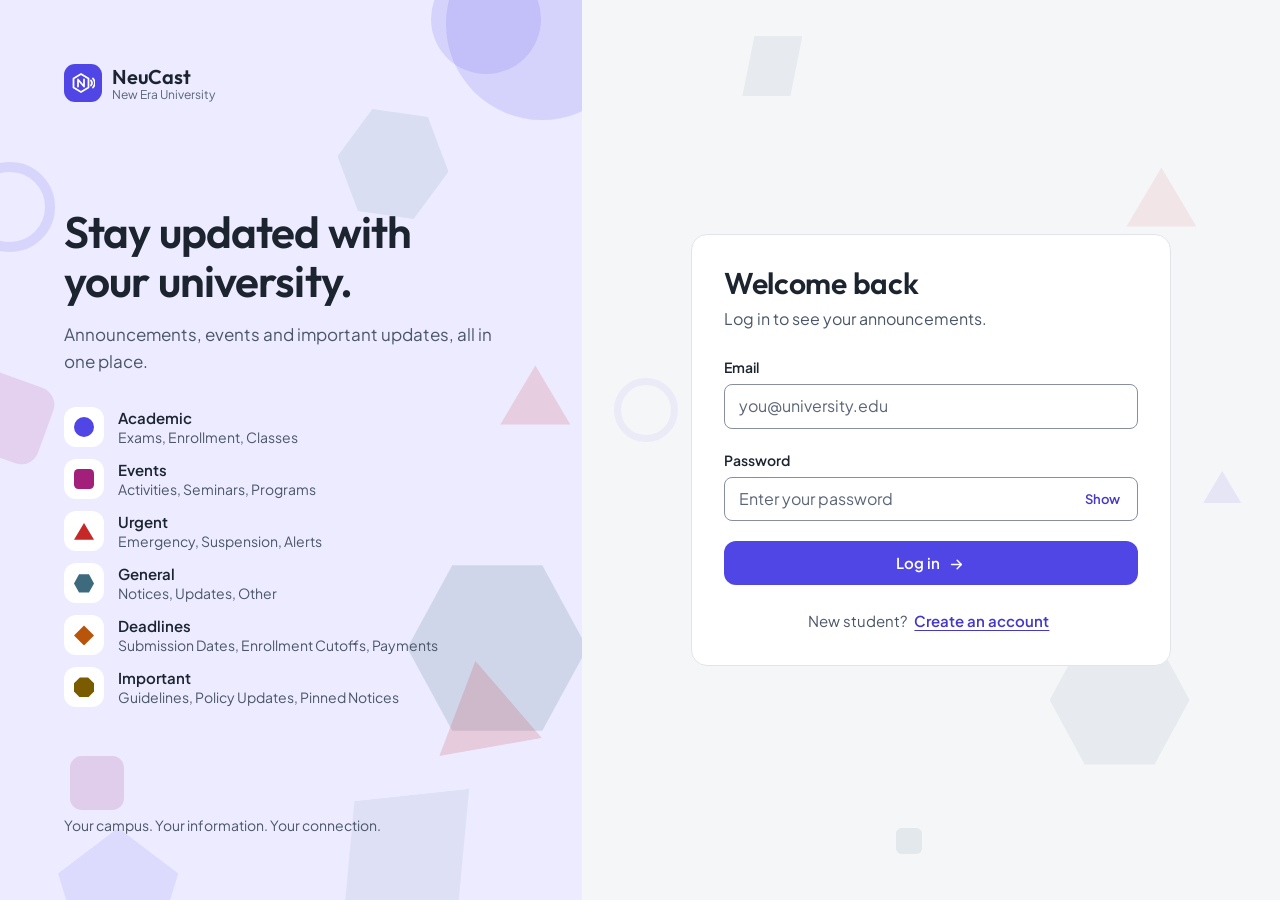
==== commit 0f39b4fc: "Add files via upload" ====
--- a/admin.html
+++ b/admin.html
@@ -5,7 +5,8 @@
     <meta name="viewport" content="width=device-width, initial-scale=1.0">
     <meta name="theme-color" content="#F5F6F8">
     <title>Admin Dashboard - NeuCast</title>
-    <script src="theme.js"></script>
+    <script src="theme.js"></script>
+    <script src="animations.js"></script>
     <link rel="preconnect" href="https://fonts.googleapis.com">
     <link rel="preconnect" href="https://fonts.gstatic.com" crossorigin>
     <link rel="stylesheet" href="https://fonts.googleapis.com/css2?family=Outfit:wght@500;600&family=Plus+Jakarta+Sans:wght@400;500;600;700&display=swap">
@@ -13,7 +14,8 @@
     <link rel="stylesheet" href="base.css">
     <link rel="stylesheet" href="skeleton.css">
     <link rel="stylesheet" href="components.css">
-    <link rel="stylesheet" href="admin.css">
+    <link rel="stylesheet" href="admin.css">
+    <link rel="stylesheet" href="animations.css">
 </head>
 
 <body class="admin-page">
@@ -149,6 +151,8 @@
                             <option value="academic">Academic</option>
                             <option value="events">Events</option>
                             <option value="general">General</option>
+                            <option value="deadlines">Deadlines</option>
+                            <option value="important">Important</option>
                         </select>
                     </div>
                     <div class="field">
--- a/tokens.css
+++ b/tokens.css
@@ -48,6 +48,8 @@
     --cat-events:   #A21F7A; --cat-events-soft:   #FBEAF5; --cat-events-ink:   #8C1A68;
     --cat-urgent:   #C62828; --cat-urgent-soft:   #FDECEC; --cat-urgent-ink:   #A61E1E;
     --cat-general:  #3E6A7E; --cat-general-soft:  #E8F0F3; --cat-general-ink:  #2F566A;
+    --cat-deadlines: #B9540B; --cat-deadlines-soft: #FCEEDF; --cat-deadlines-ink: #8A3F08;
+    --cat-important: #7A5B00; --cat-important-soft: #F5EFD6; --cat-important-ink: #5C4500;
 
     /* --- Shape, spacing, elevation --- */
     --r-sm: 8px;
@@ -108,6 +110,8 @@
     --cat-events:   #F08CCB; --cat-events-soft:   #3A1F33; --cat-events-ink:   #F5B8E0;
     --cat-urgent:   #FF8A80; --cat-urgent-soft:   #3B1F22; --cat-urgent-ink:   #FFB4AE;
     --cat-general:  #8FBACB; --cat-general-soft:  #1F313A; --cat-general-ink:  #B5D3DF;
+    --cat-deadlines: #F2A94E; --cat-deadlines-soft: #3A2A12; --cat-deadlines-ink: #F7C684;
+    --cat-important: #D8C457; --cat-important-soft: #332E0F; --cat-important-ink: #E8D685;
 
     --shadow-pop: 0 12px 36px rgba(0, 0, 0, .5), 0 1px 3px rgba(0, 0, 0, .4);
     --scrim: rgba(4, 6, 10, .66);
@@ -122,6 +126,8 @@
 .c-events   { --c: var(--cat-events);   --c-soft: var(--cat-events-soft);   --c-ink: var(--cat-events-ink); }
 .c-urgent   { --c: var(--cat-urgent);   --c-soft: var(--cat-urgent-soft);   --c-ink: var(--cat-urgent-ink); }
 .c-general  { --c: var(--cat-general);  --c-soft: var(--cat-general-soft);  --c-ink: var(--cat-general-ink); }
+.c-deadlines { --c: var(--cat-deadlines); --c-soft: var(--cat-deadlines-soft); --c-ink: var(--cat-deadlines-ink); }
+.c-important { --c: var(--cat-important); --c-soft: var(--cat-important-soft); --c-ink: var(--cat-important-ink); }
 
 /* Calculator-only shapes are not categories, so they stay neutral */
 .k-rectangle, .k-parallelogram, .k-trapezoid, .k-pentagon { --c: var(--text-2); --c-soft: var(--surface-2); --c-ink: var(--text); }
--- a/base.css
+++ b/base.css
@@ -81,6 +81,8 @@
 .shape.parallelogram { clip-path: polygon(20% 0, 100% 0, 80% 100%, 0 100%); }
 .shape.trapezoid     { clip-path: polygon(20% 0, 80% 0, 100% 100%, 0 100%); }
 .shape.pentagon      { clip-path: polygon(50% 0, 100% 38%, 81% 100%, 19% 100%, 0 38%); }
+.shape.diamond       { clip-path: polygon(50% 0, 100% 50%, 50% 100%, 0 50%); }
+.shape.octagon       { clip-path: polygon(29.3% 0, 70.7% 0, 100% 29.3%, 100% 70.7%, 70.7% 100%, 29.3% 100%, 0 70.7%, 0 29.3%); }
 
 /* A shape sitting in a soft tinted tile: the standard way to show a category */
 .shape-tile {
--- a/components.css
+++ b/components.css
@@ -95,7 +95,7 @@
 .tag--warning { background: var(--warning-soft); color: var(--warning-ink); }
 .tag--danger  { background: var(--danger-soft);  color: var(--danger-ink); }
 .tag--info    { background: var(--info-soft);    color: var(--info-ink); }
-.tag.c-academic, .tag.c-events, .tag.c-urgent, .tag.c-general { background: var(--c-soft); color: var(--c-ink); }
+.tag.c-academic, .tag.c-events, .tag.c-urgent, .tag.c-general, .tag.c-deadlines, .tag.c-important { background: var(--c-soft); color: var(--c-ink); }
 .tag .shape { --s: .75rem; }
 
 /* ---------- Form controls ---------- */
--- a/animations.css
+++ b/animations.css
@@ -0,0 +1,463 @@
+/* =====================================================
+   NEUCAST ANIMATIONS  ("Calm Geometry" in motion)
+   Load LAST, after the page stylesheet. Driven by animations.js.
+
+     1. Loading      page loader (morphing shape), top progress bar
+     2. Transitions  page enter / leave, view transitions, tabs, details, theme fade
+     3. Buttons      lift, shine, ripple, icon micro-motion, chips, switch
+     4. Cards        scroll reveal, staggered entrance, hover lift, shape-tile motion
+     5. Geometry     floating background shapes, auth panel shapes, ring draw,
+                     chart grow, calculator morph, calendar markers
+     6. Reduced motion + forced colors
+
+   Every effect respects "reduce motion" (see the end of this file and base.css).
+   Hidden-until-revealed states only apply when html has .nc-anim (set by JS),
+   so the page is fully visible without JavaScript.
+   ===================================================== */
+
+:root {
+    --nc-spring: cubic-bezier(.34, 1.56, .64, 1);
+    --nc-out: cubic-bezier(.16, 1, .3, 1);
+    --nc-dur-3: 420ms;
+    --nc-dur-4: 640ms;
+    --nc-lift-shadow: 0 6px 18px color-mix(in srgb, var(--primary) 22%, transparent), 0 1px 3px rgba(20, 28, 44, .08);
+    --nc-card-shadow: 0 10px 28px rgba(20, 28, 44, .08), 0 2px 6px rgba(20, 28, 44, .05);
+
+    /* 24-point outlines so the loader can morph smoothly between shapes */
+    --nc-circle: polygon(50% 4%, 61.9% 5.6%, 73% 10.2%, 82.5% 17.5%, 89.8% 27%, 94.4% 38.1%, 96% 50%, 94.4% 61.9%, 89.8% 73%, 82.5% 82.5%, 73% 89.8%, 61.9% 94.4%, 50% 96%, 38.1% 94.4%, 27% 89.8%, 17.5% 82.5%, 10.2% 73%, 5.6% 61.9%, 4% 50%, 5.6% 38.1%, 10.2% 27%, 17.5% 17.5%, 27% 10.2%, 38.1% 5.6%);
+    --nc-square: polygon(50% 8%, 61.3% 8%, 74.2% 8%, 92% 8%, 92% 25.8%, 92% 38.7%, 92% 50%, 92% 61.3%, 92% 74.2%, 92% 92%, 74.2% 92%, 61.3% 92%, 50% 92%, 38.7% 92%, 25.8% 92%, 8% 92%, 8% 74.2%, 8% 61.3%, 8% 50%, 8% 38.7%, 8% 25.8%, 8% 8%, 25.8% 8%, 38.7% 8%);
+    --nc-triangle: polygon(50% 6%, 60.1% 24.4%, 65.7% 34.7%, 69.8% 42.2%, 73.3% 48.5%, 76.7% 54.8%, 80.7% 62%, 85.9% 71.6%, 94.8% 87.9%, 78% 90%, 66.2% 90%, 57.5% 90%, 50% 90%, 42.5% 90%, 33.8% 90%, 22% 90%, 5.2% 87.9%, 14.1% 71.6%, 19.3% 62%, 23.3% 54.8%, 26.7% 48.5%, 30.2% 42.2%, 34.3% 34.7%, 39.9% 24.4%);
+    --nc-hexagon: polygon(50% 6%, 61.8% 6%, 74.1% 8.2%, 80.2% 19.8%, 85.3% 29.6%, 90.3% 39.2%, 96% 50%, 90.3% 60.8%, 85.3% 70.4%, 80.2% 80.2%, 74.1% 91.8%, 61.8% 94%, 50% 94%, 38.2% 94%, 25.9% 91.8%, 19.8% 80.2%, 14.7% 70.4%, 9.7% 60.8%, 4% 50%, 9.7% 39.2%, 14.7% 29.6%, 19.8% 19.8%, 25.9% 8.2%, 38.2% 6%);
+}
+:root[data-theme="dark"] {
+    --nc-lift-shadow: 0 6px 20px color-mix(in srgb, var(--primary) 26%, transparent), 0 1px 3px rgba(0, 0, 0, .4);
+    --nc-card-shadow: 0 12px 30px rgba(0, 0, 0, .38), 0 2px 6px rgba(0, 0, 0, .3);
+}
+
+/* =====================================================
+   1. LOADING
+   ===================================================== */
+
+/* Page loader: drawn with html::before / ::after so it is on screen from the very first paint */
+html.nc-loading::before, html.nc-loaded::before {
+    content: ""; position: fixed; inset: 0; z-index: 9998;
+    background:
+        radial-gradient(circle at 50% 46%, color-mix(in srgb, var(--primary) 10%, transparent), transparent 42%),
+        var(--canvas);
+    transition: opacity 360ms var(--ease), visibility 0s linear 360ms;
+}
+html.nc-loading::after, html.nc-loaded::after {
+    content: ""; position: fixed; z-index: 9999; top: 50%; left: 50%;
+    width: 3.25rem; height: 3.25rem; margin: -1.625rem 0 0 -1.625rem;
+    background: var(--cat-academic);
+    clip-path: var(--nc-circle);
+    animation: nc-morph 2.4s var(--ease) infinite, nc-loader-spin 2.4s var(--ease) infinite;
+    transition: opacity 260ms var(--ease), transform 260ms var(--ease), visibility 0s linear 360ms;
+}
+html.nc-loaded::before, html.nc-loaded::after { opacity: 0; visibility: hidden; pointer-events: none; }
+html.nc-loaded::after { transform: scale(.6); }
+
+@keyframes nc-morph {
+    0%, 18%   { clip-path: var(--nc-circle);   background: var(--cat-academic); }
+    25%, 43%  { clip-path: var(--nc-square);   background: var(--cat-events); }
+    50%, 68%  { clip-path: var(--nc-triangle); background: var(--cat-urgent); }
+    75%, 93%  { clip-path: var(--nc-hexagon);  background: var(--cat-general); }
+    100%      { clip-path: var(--nc-circle);   background: var(--cat-academic); }
+}
+@keyframes nc-loader-spin {
+    0%, 18%  { transform: rotate(0deg) scale(1); }
+    22%      { transform: rotate(45deg) scale(.86); }
+    25%, 43% { transform: rotate(90deg) scale(1); }
+    47%      { transform: rotate(135deg) scale(.86); }
+    50%, 68% { transform: rotate(180deg) scale(1); }
+    72%      { transform: rotate(225deg) scale(.86); }
+    75%, 93% { transform: rotate(270deg) scale(1); }
+    97%      { transform: rotate(315deg) scale(.86); }
+    100%     { transform: rotate(360deg) scale(1); }
+}
+
+/* Thin progress bar at the very top while anything on the page is aria-busy */
+.nc-topbar {
+    position: fixed; top: 0; left: 0; right: 0; z-index: 400; height: 3px; overflow: hidden;
+    pointer-events: none; opacity: 0; transition: opacity 300ms var(--ease);
+}
+.nc-topbar.is-active { opacity: 1; }
+.nc-topbar::before {
+    content: ""; position: absolute; top: 0; bottom: 0; left: 0; width: 40%;
+    background: linear-gradient(90deg, transparent, var(--cat-academic), var(--cat-events), var(--cat-urgent), transparent);
+    border-radius: var(--r-pill);
+    animation: nc-topbar 1.2s var(--ease) infinite;
+}
+@keyframes nc-topbar { from { transform: translateX(-100%); } to { transform: translateX(260%); } }
+
+/* Skeleton blocks breathe slightly while they shimmer */
+.sk-notice, .sk-stat, .sk-ring, .sk-row { animation: nc-breathe 1.8s ease-in-out infinite; }
+@keyframes nc-breathe { 50% { opacity: .72; } }
+
+/* Busy button: geometric spinner (a square that turns into a circle as it spins) */
+.is-busy::before {
+    width: .75em; height: .75em; border-radius: 2px; border: 0; background: currentColor;
+    animation: nc-busy 1s var(--ease) infinite;
+}
+@keyframes nc-busy {
+    0%   { transform: rotate(0); border-radius: 2px; }
+    50%  { transform: rotate(180deg) scale(.7); border-radius: 50%; }
+    100% { transform: rotate(360deg); border-radius: 2px; }
+}
+
+/* =====================================================
+   2. TRANSITIONS
+   ===================================================== */
+
+/* Cross-page transition (Chrome/Edge 126+, Safari 18.2+). Others use the fallback below. */
+@view-transition { navigation: auto; }
+::view-transition-old(root) { animation: nc-vt-out 220ms var(--ease) both; }
+::view-transition-new(root) { animation: nc-vt-in 380ms var(--nc-out) backwards; }
+@keyframes nc-vt-out { to { opacity: 0; transform: translateY(-8px) scale(.995); } }
+@keyframes nc-vt-in  { from { opacity: 0; transform: translateY(12px); } }
+
+/* Fallback page enter / leave (browsers without cross-document view transitions) */
+html.nc-ready:not(.nc-vt) body { animation: nc-page-in var(--nc-dur-3) var(--nc-out) backwards; }
+html.nc-leaving body { opacity: 0; transform: translateY(-6px); transition: opacity 200ms var(--ease), transform 200ms var(--ease); }
+@keyframes nc-page-in { from { opacity: 0; } }
+
+/* Header slides down once on load */
+html.nc-ready .site-header { animation: nc-drop var(--nc-dur-3) var(--nc-out) backwards; }
+@keyframes nc-drop { from { transform: translateY(-100%); opacity: 0; } }
+
+/* Mobile menu opens with a soft drop */
+.topnav.is-open { animation: nc-menu var(--dur-2) var(--nc-out) backwards; transform-origin: top; }
+.topnav.is-open .nav-link { animation: nc-rise var(--nc-dur-3) var(--nc-out) backwards; }
+.topnav.is-open .nav-link:nth-child(2) { animation-delay: 40ms; }
+.topnav.is-open .nav-link:nth-child(3) { animation-delay: 80ms; }
+.topnav.is-open .nav-link:nth-child(4) { animation-delay: 120ms; }
+@keyframes nc-menu { from { opacity: 0; transform: scaleY(.92); } }
+
+/* Admin tabs: the panel that becomes visible slides in */
+.tab-panel:not([hidden]) { animation: nc-rise var(--nc-dur-3) var(--nc-out) backwards; }
+
+/* Admin tabs: the underline fades in and the icon hops */
+.tabs { overflow-y: hidden; }
+.tab-btn { transition: background-color var(--dur-1) linear, color var(--dur-1) linear, border-color var(--nc-dur-3) var(--ease); }
+.tab-btn .icon { transition: transform var(--nc-dur-3) var(--nc-spring); }
+.tab-btn:hover .icon { transform: translateY(-2px) scale(1.1); }
+.tab-btn[aria-selected="true"] .icon { animation: nc-pop-soft var(--nc-dur-3) var(--nc-spring); }
+
+/* Collapsible panels open smoothly */
+details[open] > .panel__body,
+.calc-steps[open] > #calcSteps,
+.about details[open] > p { animation: nc-rise var(--nc-dur-3) var(--nc-out) backwards; }
+
+/* Pop-ups: springier entrance, and a short exit (a ghost copy made by animations.js) */
+.modal__dialog { animation: nc-dialog-in var(--nc-dur-3) var(--nc-spring) backwards; }
+@keyframes nc-dialog-in { from { opacity: 0; transform: translateY(18px) scale(.96); } }
+.modal.nc-modal-ghost { pointer-events: none; animation: nc-fade-out 200ms var(--ease) forwards; }
+.modal.nc-modal-ghost .modal__dialog { animation: nc-dialog-out 200ms var(--ease) forwards; }
+@keyframes nc-fade-out { to { opacity: 0; } }
+@keyframes nc-dialog-out { to { opacity: 0; transform: translateY(12px) scale(.97); } }
+@media (max-width: 40rem) {
+    .modal__dialog { animation: nc-sheet-in var(--nc-dur-3) var(--nc-out) backwards; }
+    .modal.nc-modal-ghost .modal__dialog { animation: nc-sheet-out 220ms var(--ease) forwards; }
+    @keyframes nc-sheet-in { from { transform: translateY(100%); } }
+    @keyframes nc-sheet-out { to { transform: translateY(100%); } }
+}
+
+/* Toasts bounce in */
+.toast { animation: nc-toast-in var(--nc-dur-3) var(--nc-spring) backwards; }
+@keyframes nc-toast-in { from { opacity: 0; transform: translateY(16px) scale(.94); } }
+
+/* Status banners slide in when they appear */
+.login-message:not([hidden]), .alert { animation: nc-rise var(--nc-dur-3) var(--nc-out) backwards; }
+.login-message.error:not([hidden]) { animation: nc-rise var(--nc-dur-3) var(--nc-out) backwards, nc-shake 420ms var(--ease) 120ms; }
+.field.has-error .input { animation: nc-shake 380ms var(--ease); }
+@keyframes nc-shake {
+    20% { transform: translateX(-5px); } 40% { transform: translateX(4px); }
+    60% { transform: translateX(-3px); } 80% { transform: translateX(2px); }
+}
+
+/* Theme switch: colors fade instead of snapping (class set for ~0.5s by animations.js) */
+html.nc-theming *, html.nc-theming *::before, html.nc-theming *::after {
+    transition: background-color 450ms var(--ease), color 450ms var(--ease), border-color 450ms var(--ease), fill 450ms var(--ease), stroke 450ms var(--ease) !important;
+}
+
+/* =====================================================
+   3. BUTTONS
+   ===================================================== */
+
+.btn {
+    position: relative; overflow: hidden; isolation: isolate;
+    transition: background-color var(--dur-1) linear, border-color var(--dur-1) linear, color var(--dur-1) linear,
+                transform var(--dur-2) var(--nc-spring), box-shadow var(--dur-2) var(--ease);
+}
+.btn:hover { transform: translateY(-2px); box-shadow: var(--nc-lift-shadow); }
+.btn--secondary:hover, .btn--ghost:hover, .btn--danger:hover { box-shadow: var(--nc-card-shadow); }
+.btn--ghost:hover { box-shadow: none; }
+.btn:active { transform: translateY(0) scale(.97); box-shadow: none; transition-duration: 80ms; }
+
+/* Shine sweep across filled buttons on hover */
+.btn:not(.btn--secondary):not(.btn--ghost):not(.btn--danger)::after {
+    content: ""; position: absolute; inset: 0; z-index: -1; pointer-events: none;
+    background: linear-gradient(110deg, transparent 30%, rgba(255, 255, 255, .28) 50%, transparent 70%);
+    transform: translateX(-110%);
+}
+.btn:not(.btn--secondary):not(.btn--ghost):not(.btn--danger):hover::after { animation: nc-shine 700ms var(--ease); }
+@keyframes nc-shine { to { transform: translateX(110%); } }
+
+/* Icons inside buttons get a small nudge */
+.btn .icon { transition: transform var(--dur-2) var(--nc-spring); }
+.btn:hover .icon { transform: translateX(2px); }
+#loginBtn:hover .icon, .btn:hover [data-icon="arrowright"] .icon, .btn:hover [data-icon="send"] .icon { transform: translateX(4px); }
+.btn:hover [data-icon="arrowleft"] .icon { transform: translateX(-4px); }
+.btn:hover [data-icon="check"] .icon, .btn:hover [data-icon="checkcircle"] .icon { transform: scale(1.18) rotate(-8deg); }
+.btn:hover [data-icon="plus"] .icon { transform: rotate(90deg); }
+.btn:hover [data-icon="logout"] .icon { transform: translateX(3px); }
+
+/* Round icon buttons */
+.icon-btn { transition: background-color var(--dur-1) linear, color var(--dur-1) linear, transform var(--dur-2) var(--nc-spring); }
+.icon-btn:hover { transform: scale(1.08); }
+.icon-btn:active { transform: scale(.92); transition-duration: 80ms; }
+.icon-btn .icon { transition: transform var(--nc-dur-3) var(--nc-spring); }
+#settingsBtn:hover .icon { transform: rotate(90deg); }
+#calPrev:hover .icon { transform: translateX(-3px); }
+#calNext:hover .icon { transform: translateX(3px); }
+[data-close]:hover .icon { transform: rotate(90deg); }
+#bellBtn:hover .icon { animation: nc-ring 700ms var(--ease); transform-origin: 50% 10%; }
+#bellBtn:has(.bell-count:not([hidden])) .icon { animation: nc-ring 900ms var(--ease) 1s 3; transform-origin: 50% 10%; }
+@keyframes nc-ring {
+    10% { transform: rotate(16deg); } 25% { transform: rotate(-14deg); } 40% { transform: rotate(10deg); }
+    55% { transform: rotate(-6deg); } 70% { transform: rotate(3deg); } 100% { transform: rotate(0); }
+}
+
+/* Counter badges pop when they appear */
+.bell-count:not([hidden]), .nav-badge:not([hidden]), .tab-btn .tag { animation: nc-pop var(--nc-dur-3) var(--nc-spring) backwards; }
+.bell-count:not([hidden]) { animation: nc-pop var(--nc-dur-3) var(--nc-spring) backwards, nc-pulse 2.4s ease-out 1s infinite; }
+@keyframes nc-pop { from { transform: scale(0); } }
+@keyframes nc-pulse { 0% { box-shadow: 0 0 0 0 color-mix(in srgb, var(--danger) 55%, transparent); } 70%, 100% { box-shadow: 0 0 0 7px transparent; } }
+
+/* Text links: underline slides */
+.link-btn { transition: color var(--dur-1) linear, text-decoration-color var(--dur-2) var(--ease); }
+.nav-link { position: relative; transition: background-color var(--dur-1) linear, color var(--dur-1) linear; }
+
+/* Chips, calculator shapes, segmented control */
+.chip, .calc-shape, .segmented label, .rec-item, .cal-day {
+    transition: background-color var(--dur-1) linear, border-color var(--dur-1) linear, color var(--dur-1) linear,
+                transform var(--dur-2) var(--nc-spring), box-shadow var(--dur-2) var(--ease);
+}
+.chip:hover, .calc-shape:hover { transform: translateY(-1px); }
+.chip:active, .calc-shape:active, .segmented label:active, .cal-day:active { transform: scale(.94); transition-duration: 80ms; }
+.chip[aria-pressed="true"], .calc-shape[aria-pressed="true"] { animation: nc-pop-soft var(--nc-dur-3) var(--nc-spring); }
+@keyframes nc-pop-soft { 0% { transform: scale(.92); } 100% { transform: scale(1); } }
+.chip .shape, .calc-shape .shape { transition: transform var(--nc-dur-3) var(--nc-spring); }
+.chip:hover .shape, .calc-shape:hover .shape { transform: rotate(90deg) scale(1.15); }
+.chip:hover .shape.circle, .calc-shape:hover .shape.circle { transform: scale(1.3); }
+.chip:hover .shape.triangle, .calc-shape:hover .shape.triangle { transform: rotate(120deg) scale(1.1); }
+.chip:hover .shape.hexagon, .calc-shape:hover .shape.hexagon { transform: rotate(60deg) scale(1.15); }
+.segmented input:checked + label { animation: nc-pop-soft var(--nc-dur-3) var(--nc-spring); }
+
+/* Calendar days */
+.cal-day:hover { transform: scale(1.08); }
+.cal-day.selected { animation: nc-pop-soft var(--nc-dur-3) var(--nc-spring); }
+.cal-day.today::after {
+    content: ""; position: absolute; inset: -1px; border-radius: inherit; border: 1px solid var(--primary);
+    animation: nc-today 2.6s ease-out infinite; pointer-events: none;
+}
+@keyframes nc-today { 0% { opacity: .7; transform: scale(1); } 70%, 100% { opacity: 0; transform: scale(1.25); } }
+
+/* Switch: the knob squashes as it travels */
+.switch::before { transition: transform var(--nc-dur-3) var(--nc-spring), width var(--dur-2) var(--ease); }
+.switch:active::before { width: 1.5rem; }
+.switch:checked:active::before { transform: translateX(.875rem); }
+
+/* Inputs: focus ring grows in */
+.input:focus, .input:focus-visible { animation: nc-focus var(--dur-2) var(--nc-out); }
+@keyframes nc-focus { from { box-shadow: 0 0 0 0 var(--primary-soft), 0 0 0 1px var(--focus); } }
+.search .search__icon { transition: transform var(--dur-2) var(--nc-spring), color var(--dur-1) linear; }
+.search:focus-within .search__icon { color: var(--primary); transform: translateY(-50%) scale(1.12) rotate(-10deg); }
+
+/* Ripple (spans added by animations.js inside a clipping host) */
+.nc-ripple-host { position: absolute; inset: 0; overflow: hidden; border-radius: inherit; pointer-events: none; z-index: 0; }
+.nc-ripple {
+    position: absolute; border-radius: 50%; pointer-events: none;
+    background: currentColor; opacity: .22; transform: scale(0);
+    animation: nc-ripple 600ms var(--nc-out) forwards;
+}
+@keyframes nc-ripple { to { transform: scale(1); opacity: 0; } }
+
+/* =====================================================
+   4. CARDS AND SECTIONS
+   ===================================================== */
+
+/* Scroll reveal: sections rise into place as they enter the screen */
+html.nc-anim .nc-reveal { opacity: 0; transform: translateY(22px); }
+html.nc-anim .nc-reveal.nc-in {
+    opacity: 1; transform: none;
+    transition: opacity var(--nc-dur-4) var(--nc-out), transform var(--nc-dur-4) var(--nc-out);
+    transition-delay: calc(var(--nc-d, 0) * 70ms);
+}
+html.nc-anim .nc-reveal.nc-reveal--left { transform: translateX(-24px); }
+html.nc-anim .nc-reveal.nc-reveal--scale { transform: scale(.94); }
+html.nc-anim .nc-reveal.nc-in { transform: none; }
+
+/* Staggered entrance for freshly drawn lists (announcements, admin rows, questions...) */
+.nc-enter { animation: nc-card-in 520ms var(--nc-out) backwards; animation-delay: calc(var(--i, 0) * 55ms); }
+@keyframes nc-card-in { from { opacity: 0; transform: translateY(16px) scale(.985); } }
+.nc-enter-pop { animation: nc-pop-in 420ms var(--nc-spring) backwards; animation-delay: calc(var(--i, 0) * 12ms); }
+@keyframes nc-pop-in { from { opacity: 0; transform: scale(.6); } }
+@keyframes nc-rise { from { opacity: 0; transform: translateY(10px); } }
+
+/* Cards lift on hover */
+.notice, .stat, .admin-item, .student-item, .question-item, .q-item, .contact-item, .geo-card, .chart-item, .panel.progress, .needs {
+    transition: border-color var(--dur-1) linear, transform var(--nc-dur-3) var(--nc-out), box-shadow var(--nc-dur-3) var(--nc-out);
+}
+.notice:hover, .stat:hover, .admin-item:hover, .student-item:hover, .question-item:hover, .geo-card:hover, .chart-item:hover {
+    transform: translateY(-3px); box-shadow: var(--nc-card-shadow);
+}
+.q-item:hover, .contact-item:hover, .rec-item:hover { transform: translateX(3px); }
+.auth-card { transition: box-shadow var(--nc-dur-3) var(--nc-out); }
+.auth-card:focus-within { box-shadow: var(--nc-card-shadow); }
+
+/* Spotlight that follows the pointer across a card (position set by animations.js) */
+.notice, .stat, .auth-card { position: relative; }
+.notice::before, .stat::before {
+    content: ""; position: absolute; inset: 0; border-radius: inherit; pointer-events: none;
+    background: radial-gradient(240px circle at var(--mx, 50%) var(--my, 50%), color-mix(in srgb, var(--c, var(--primary)) 9%, transparent), transparent 70%);
+    opacity: 0; transition: opacity var(--nc-dur-3) var(--ease);
+}
+.notice:hover::before, .stat:hover::before { opacity: 1; }
+.notice > *, .stat > * { position: relative; }
+
+/* Unread cards: the colored edge glows gently */
+.notice.unread { animation: nc-unread 3s ease-in-out infinite; }
+.notice.unread.nc-enter { animation: nc-card-in 520ms var(--nc-out) calc(var(--i, 0) * 55ms) backwards, nc-unread 3s ease-in-out 1s infinite; }
+@keyframes nc-unread { 50% { box-shadow: -3px 0 14px -6px var(--c); } }
+.notice.pinned > .shape-tile::after {
+    content: ""; position: absolute; inset: -3px; border-radius: calc(var(--r) + 3px); border: 2px dashed var(--c);
+    opacity: .45; animation: spin 14s linear infinite;
+}
+
+/* Shape tiles: each shape moves in its own way when its card is hovered */
+.shape-tile { position: relative; transition: transform var(--nc-dur-3) var(--nc-spring), background-color var(--dur-1) linear; }
+.shape-tile .shape { transition: transform var(--nc-dur-4) var(--nc-spring), border-radius var(--nc-dur-4) var(--nc-spring); }
+:is(.notice, .stat, .geo-card, .auth-legend li, .rec-item, .admin-item):hover .shape-tile { transform: scale(1.08) rotate(-4deg); }
+:is(.notice, .stat, .geo-card, .auth-legend li, .rec-item, .admin-item):hover .shape-tile .shape.circle   { transform: scale(1.25); }
+:is(.notice, .stat, .geo-card, .auth-legend li, .rec-item, .admin-item):hover .shape-tile .shape.square   { transform: rotate(90deg); border-radius: 50%; }
+:is(.notice, .stat, .geo-card, .auth-legend li, .rec-item, .admin-item):hover .shape-tile .shape.triangle { transform: rotate(120deg) scale(1.08); }
+:is(.notice, .stat, .geo-card, .auth-legend li, .rec-item, .admin-item):hover .shape-tile .shape.hexagon  { transform: rotate(180deg) scale(1.1); }
+
+/* Empty states: the shape bobs */
+.empty .shape-tile { animation: nc-float 3.2s ease-in-out infinite; }
+.empty .shape-tile .shape { animation: nc-spin-slow 9s linear infinite; }
+
+/* Brand mark */
+.brand-mark { transition: transform var(--nc-dur-3) var(--nc-spring), border-radius var(--nc-dur-3) var(--nc-spring); }
+.brand:hover .brand-mark { transform: rotate(-12deg) scale(1.08); border-radius: 50%; }
+html.nc-ready .brand-mark { animation: nc-brand-in var(--nc-dur-4) var(--nc-spring) 120ms backwards; }
+@keyframes nc-brand-in { from { transform: scale(0) rotate(-180deg); border-radius: 50%; } }
+
+/* Greeting text rises word-free, as one block, with its subtitle following */
+html.nc-ready .intro h1, html.nc-ready .auth-card h1, html.nc-ready .admin-title { animation: nc-rise var(--nc-dur-4) var(--nc-out) 80ms backwards; }
+html.nc-ready .intro__sub, html.nc-ready .auth-sub { animation: nc-rise var(--nc-dur-4) var(--nc-out) 160ms backwards; }
+
+/* =====================================================
+   5. GEOMETRY
+   ===================================================== */
+
+/* Floating background shapes (layer added by animations.js) */
+.nc-geo {
+    position: fixed; inset: 0; z-index: -1; overflow: hidden; pointer-events: none;
+    transform: translate3d(var(--px, 0), var(--py, 0), 0); transition: transform 1.2s var(--nc-out);
+}
+.nc-geo__s {
+    position: absolute; display: block; width: var(--sz); height: var(--sz);
+    background: var(--c); opacity: var(--o, .09);
+    animation: nc-drift var(--t, 22s) ease-in-out var(--dl, 0s) infinite alternate, nc-spin-slow calc(var(--t, 22s) * 2) linear infinite;
+}
+:root[data-theme="dark"] .nc-geo__s { opacity: calc(var(--o, .09) * .9); }
+.nc-geo__s.circle   { border-radius: 50%; }
+.nc-geo__s.square   { border-radius: 22%; }
+.nc-geo__s.triangle { clip-path: polygon(50% 8%, 100% 92%, 0 92%); }
+.nc-geo__s.hexagon  { clip-path: polygon(25% 4%, 75% 4%, 100% 50%, 75% 96%, 25% 96%, 0 50%); }
+.nc-geo__s.pentagon { clip-path: polygon(50% 0, 100% 38%, 81% 100%, 19% 100%, 0 38%); }
+.nc-geo__s.ring     { background: transparent; border: calc(var(--sz) * .12) solid var(--c); border-radius: 50%; }
+.nc-geo__s.parallelogram { clip-path: polygon(20% 0, 100% 0, 80% 100%, 0 100%); }
+@keyframes nc-drift {
+    0%   { translate: 0 0; }
+    33%  { translate: var(--dx, 40px) calc(var(--dy, 30px) * -1); }
+    66%  { translate: calc(var(--dx, 40px) * -.6) var(--dy, 30px); }
+    100% { translate: calc(var(--dx, 40px) * .4) calc(var(--dy, 30px) * .5); }
+}
+@keyframes nc-spin-slow { to { rotate: 360deg; } }
+@keyframes nc-float { 50% { transform: translateY(-6px); } }
+
+/* Auth pages: shapes float in the colored side panel */
+.auth-aside { position: relative; overflow: clip; }
+.auth-aside__inner { z-index: 1; }
+.auth-aside .nc-geo { position: absolute; z-index: 0; }
+.auth-aside .nc-geo__s { opacity: var(--o, .16); }
+html.nc-ready .auth-aside__title { animation: nc-rise var(--nc-dur-4) var(--nc-out) 120ms backwards; }
+html.nc-ready .auth-aside__text  { animation: nc-rise var(--nc-dur-4) var(--nc-out) 220ms backwards; }
+html.nc-ready .auth-legend li { animation: nc-slide-in var(--nc-dur-4) var(--nc-out) backwards; }
+html.nc-ready .auth-legend li:nth-child(1) { animation-delay: 320ms; }
+html.nc-ready .auth-legend li:nth-child(2) { animation-delay: 400ms; }
+html.nc-ready .auth-legend li:nth-child(3) { animation-delay: 480ms; }
+html.nc-ready .auth-legend li:nth-child(4) { animation-delay: 560ms; }
+@keyframes nc-slide-in { from { opacity: 0; transform: translateX(-20px); } }
+.auth-legend .shape-tile { animation: nc-float 3.6s ease-in-out infinite; }
+.auth-legend li:nth-child(2) .shape-tile { animation-delay: -.9s; }
+.auth-legend li:nth-child(3) .shape-tile { animation-delay: -1.8s; }
+.auth-legend li:nth-child(4) .shape-tile { animation-delay: -2.7s; }
+.auth-legend li { transition: transform var(--nc-dur-3) var(--nc-out); }
+.auth-legend li:hover { transform: translateX(6px); }
+
+/* Progress ring draws itself (first time only; class added by animations.js) */
+.nc-ring-intro .ring-fill { animation: nc-ring-draw 1.1s var(--nc-out) 200ms backwards; }
+@keyframes nc-ring-draw { from { stroke-dasharray: 0 400; } }
+.ring-fill.is-done { animation: nc-ring-done 1.4s var(--ease) 1.2s; }
+@keyframes nc-ring-done { 50% { stroke-width: 9; } }
+
+/* Admin chart: shapes grow up from the baseline */
+.chart-shape { transform-origin: 50% 100%; }
+.nc-chart-intro .chart-shape { animation: nc-grow 800ms var(--nc-spring) backwards; }
+.nc-chart-intro .chart-item:nth-child(2) .chart-shape { animation-delay: 90ms; }
+.nc-chart-intro .chart-item:nth-child(3) .chart-shape { animation-delay: 180ms; }
+.nc-chart-intro .chart-item:nth-child(4) .chart-shape { animation-delay: 270ms; }
+@keyframes nc-grow { from { transform: scale(0); opacity: 0; } }
+.chart-item:hover .chart-shape { animation: nc-wobble 600ms var(--nc-spring); }
+@keyframes nc-wobble { 30% { transform: scale(1.08, .92); } 60% { transform: scale(.95, 1.05); } }
+
+/* Meters fill from empty */
+.meter > span { animation: nc-meter 900ms var(--nc-out) 150ms backwards; transform-origin: left; }
+@keyframes nc-meter { from { transform: scaleX(0); } }
+
+/* Geometry calculator: the preview shape morphs in when you pick a new shape */
+.calc-preview .shape { transition: width var(--nc-dur-3) var(--nc-out), height var(--nc-dur-3) var(--nc-out); }
+.calc-preview.nc-morph .shape { animation: nc-shape-in 620ms var(--nc-spring) backwards; }
+@keyframes nc-shape-in { from { opacity: 0; transform: scale(.2) rotate(-200deg); } }
+.calc-result strong { display: inline-block; }
+.calc-result strong.nc-bump { animation: nc-bump 380ms var(--nc-spring); }
+@keyframes nc-bump { 40% { transform: scale(1.12); color: var(--primary); } }
+
+/* Calendar: little shape markers pop in */
+.nc-enter-pop .cal-shapes .shape { animation: nc-pop 360ms var(--nc-spring) backwards; animation-delay: calc(var(--i, 0) * 12ms + 150ms); }
+
+/* =====================================================
+   6. ACCESSIBILITY
+   ===================================================== */
+@media (prefers-reduced-motion: reduce) {
+    html.nc-loading::after, html.nc-loaded::after { animation: none; }
+    html.nc-anim .nc-reveal { opacity: 1; transform: none; }
+    .nc-geo { display: none; }
+    .nc-ripple-host { display: none; }
+    .btn:hover, .icon-btn:hover, .chip:hover, .cal-day:hover,
+    .notice:hover, .stat:hover, .admin-item:hover, .student-item:hover, .question-item:hover,
+    .geo-card:hover, .chart-item:hover, .q-item:hover, .contact-item:hover, .rec-item:hover, .auth-legend li:hover { transform: none; }
+    ::view-transition-old(root), ::view-transition-new(root) { animation: none; }
+}
+@media (forced-colors: active) {
+    .nc-geo, .nc-ripple-host, .nc-topbar, html.nc-loading::after, html.nc-loaded::after { display: none; }
+    .notice::before, .stat::before { display: none; }
+}
+@media print {
+    .nc-geo, .nc-topbar { display: none; }
+    html.nc-loading::before, html.nc-loading::after, html.nc-loaded::after { display: none; }
+}
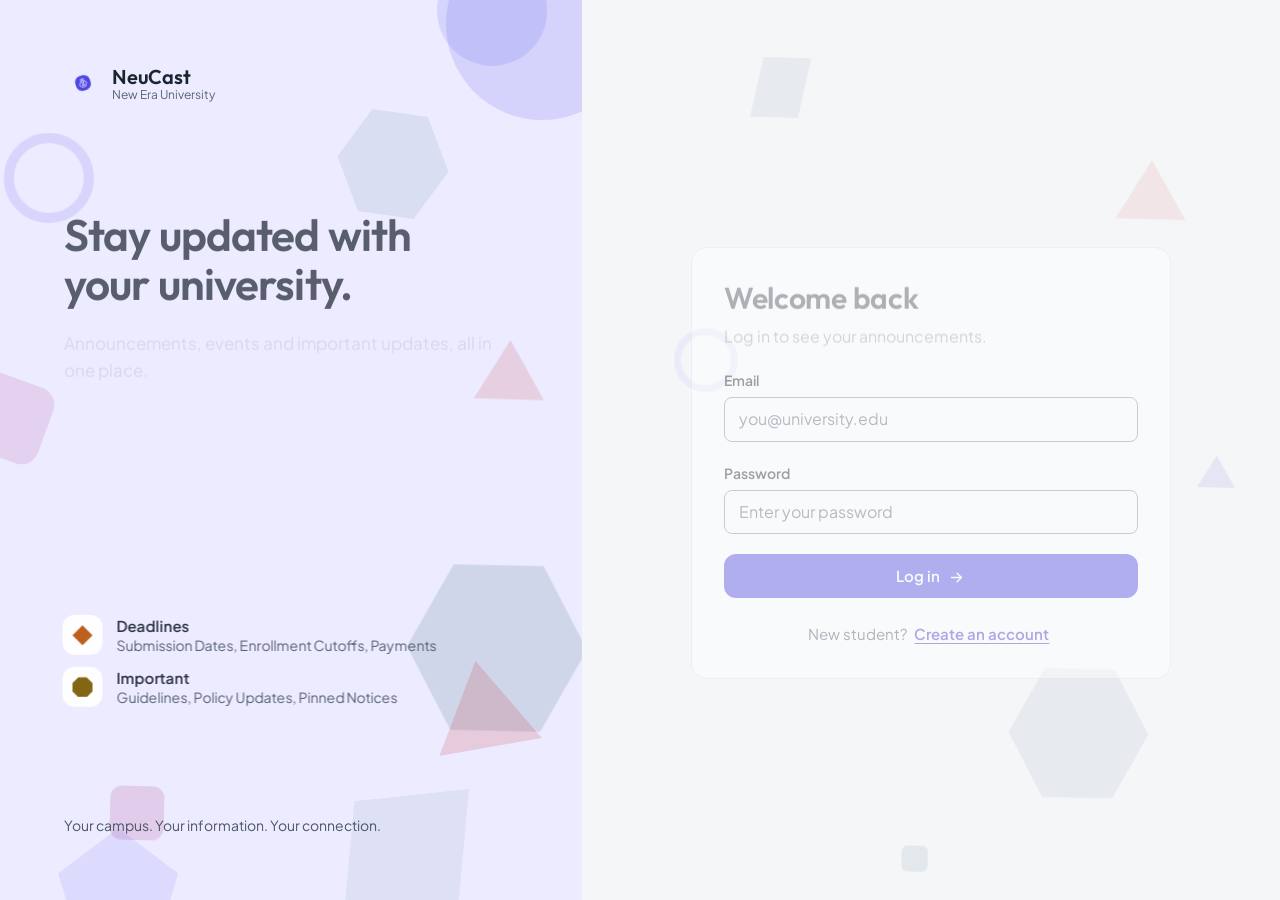
==== commit 5f2738fc: "Add files via upload" ====
--- a/admin.html
+++ b/admin.html
@@ -5,7 +5,7 @@
     <meta name="viewport" content="width=device-width, initial-scale=1.0">
     <meta name="theme-color" content="#F5F6F8">
     <title>Admin Dashboard - NeuCast</title>
-    <script src="theme.js"></script>
+    <script src="theme.js"></script>
     <script src="animations.js"></script>
     <link rel="preconnect" href="https://fonts.googleapis.com">
     <link rel="preconnect" href="https://fonts.gstatic.com" crossorigin>
@@ -14,7 +14,7 @@
     <link rel="stylesheet" href="base.css">
     <link rel="stylesheet" href="skeleton.css">
     <link rel="stylesheet" href="components.css">
-    <link rel="stylesheet" href="admin.css">
+    <link rel="stylesheet" href="admin.css">
     <link rel="stylesheet" href="animations.css">
 </head>
 
@@ -76,6 +76,7 @@
                     <button class="tab-btn" role="tab" id="tab-announcements" type="button" data-tab="announcementsTab" aria-controls="announcementsTab" aria-selected="true" tabindex="0"><span data-icon="megaphone"></span> Announcements</button>
                     <button class="tab-btn" role="tab" id="tab-students" type="button" data-tab="studentsTab" aria-controls="studentsTab" aria-selected="false" tabindex="-1"><span data-icon="cap"></span> Students <span id="pendingBadge" class="tag tag--warning" hidden>0</span></button>
                     <button class="tab-btn" role="tab" id="tab-questions" type="button" data-tab="questionsTab" aria-controls="questionsTab" aria-selected="false" tabindex="-1"><span data-icon="help"></span> Questions <span id="questionBadge" class="tag tag--warning" hidden>0</span></button>
+                    <button class="tab-btn" role="tab" id="tab-feedback" type="button" data-tab="feedbackTab" aria-controls="feedbackTab" aria-selected="false" tabindex="-1"><span data-icon="edit"></span> Feedback <span id="feedbackBadge" class="tag tag--warning" hidden>0</span></button>
                 </div>
 
                 <section id="announcementsTab" class="tab-panel" role="tabpanel" aria-labelledby="tab-announcements">
@@ -126,6 +127,25 @@
                     <p id="questionResultText" class="result-count" aria-live="polite"></p>
                     <div id="questionList" class="admin-list"></div>
                     <p id="noQuestions" class="empty" hidden></p>
+                </section>
+
+                <section id="feedbackTab" class="tab-panel" role="tabpanel" aria-labelledby="tab-feedback" hidden>
+                    <div class="tab-head">
+                        <h2>Student feedback &amp; incident reports</h2>
+                        <p id="feedbackAverage" class="result-count"></p>
+                    </div>
+                    <div class="filters">
+                        <select id="feedbackFilter" class="input" aria-label="Filter feedback">
+                            <option value="all">All submissions</option>
+                            <option value="open">Open</option>
+                            <option value="resolved">Resolved</option>
+                            <option value="suggestion">Suggestions</option>
+                            <option value="bug">Bug reports</option>
+                        </select>
+                    </div>
+                    <p id="feedbackResultText" class="result-count" aria-live="polite"></p>
+                    <div id="feedbackList" class="admin-list"></div>
+                    <p id="noFeedbackItems" class="empty" hidden></p>
                 </section>
             </div>
 
@@ -153,6 +173,8 @@
                             <option value="general">General</option>
                             <option value="deadlines">Deadlines</option>
                             <option value="important">Important</option>
+                            <option value="careers">Careers & OJT</option>
+                            <option value="safety">Health & Safety</option>
                         </select>
                     </div>
                     <div class="field">
@@ -166,9 +188,14 @@
                         <textarea id="detailsInput" class="input" rows="5" placeholder="Write the full announcement" aria-required="true"></textarea>
                     </div>
                     <div class="field">
+                        <label for="applyUrlInput">Apply / registration link (optional)</label>
+                        <input type="url" id="applyUrlInput" class="input" placeholder="https://..." aria-describedby="applyUrlHint">
+                        <p id="applyUrlHint" class="field__hint">Only shown on a Careers &amp; OJT listing's "Apply now" button.</p>
+                    </div>
+                    <div class="field">
                         <label for="expiresInput">Expires on (optional)</label>
                         <input type="date" id="expiresInput" class="input" aria-describedby="expiresHint">
-                        <p id="expiresHint" class="field__hint">After this day the notice is marked as expired for students.</p>
+                        <p id="expiresHint" class="field__hint">After this day the notice is marked as expired for students. Doubles as an application deadline on Careers &amp; OJT listings.</p>
                     </div>
 
                     <label class="check-option"><input type="checkbox" id="pinInput"> <span><span data-icon="pin"></span> Pin to top of the homepage</span></label>
--- a/tokens.css
+++ b/tokens.css
@@ -50,6 +50,8 @@
     --cat-general:  #3E6A7E; --cat-general-soft:  #E8F0F3; --cat-general-ink:  #2F566A;
     --cat-deadlines: #B9540B; --cat-deadlines-soft: #FCEEDF; --cat-deadlines-ink: #8A3F08;
     --cat-important: #7A5B00; --cat-important-soft: #F5EFD6; --cat-important-ink: #5C4500;
+    --cat-careers: #0E7C66; --cat-careers-soft: #E3F5F0; --cat-careers-ink: #0B5F4F;
+    --cat-safety:  #B3261E; --cat-safety-soft:  #FDECEA; --cat-safety-ink:  #8E1D17;
 
     /* --- Shape, spacing, elevation --- */
     --r-sm: 8px;
@@ -112,6 +114,8 @@
     --cat-general:  #8FBACB; --cat-general-soft:  #1F313A; --cat-general-ink:  #B5D3DF;
     --cat-deadlines: #F2A94E; --cat-deadlines-soft: #3A2A12; --cat-deadlines-ink: #F7C684;
     --cat-important: #D8C457; --cat-important-soft: #332E0F; --cat-important-ink: #E8D685;
+    --cat-careers: #5FD9BE; --cat-careers-soft: #10332B; --cat-careers-ink: #9BEBD8;
+    --cat-safety:  #FF8A80; --cat-safety-soft:  #3B1F22; --cat-safety-ink:  #FFB4AE;
 
     --shadow-pop: 0 12px 36px rgba(0, 0, 0, .5), 0 1px 3px rgba(0, 0, 0, .4);
     --scrim: rgba(4, 6, 10, .66);
@@ -128,6 +132,10 @@
 .c-general  { --c: var(--cat-general);  --c-soft: var(--cat-general-soft);  --c-ink: var(--cat-general-ink); }
 .c-deadlines { --c: var(--cat-deadlines); --c-soft: var(--cat-deadlines-soft); --c-ink: var(--cat-deadlines-ink); }
 .c-important { --c: var(--cat-important); --c-soft: var(--cat-important-soft); --c-ink: var(--cat-important-ink); }
+.c-careers   { --c: var(--cat-careers);   --c-soft: var(--cat-careers-soft);   --c-ink: var(--cat-careers-ink); }
+.c-safety    { --c: var(--cat-safety);    --c-soft: var(--cat-safety-soft);    --c-ink: var(--cat-safety-ink); }
 
-/* Calculator-only shapes are not categories, so they stay neutral */
+/* Calculator-only shapes (in the geometry calculator widget) stay neutral regardless of
+   whether that same shape is also used, elsewhere, as a category identity (trapezoid = Careers,
+   parallelogram = Safety): the calculator is a general math tool, not a category view. */
 .k-rectangle, .k-parallelogram, .k-trapezoid, .k-pentagon { --c: var(--text-2); --c-soft: var(--surface-2); --c-ink: var(--text); }
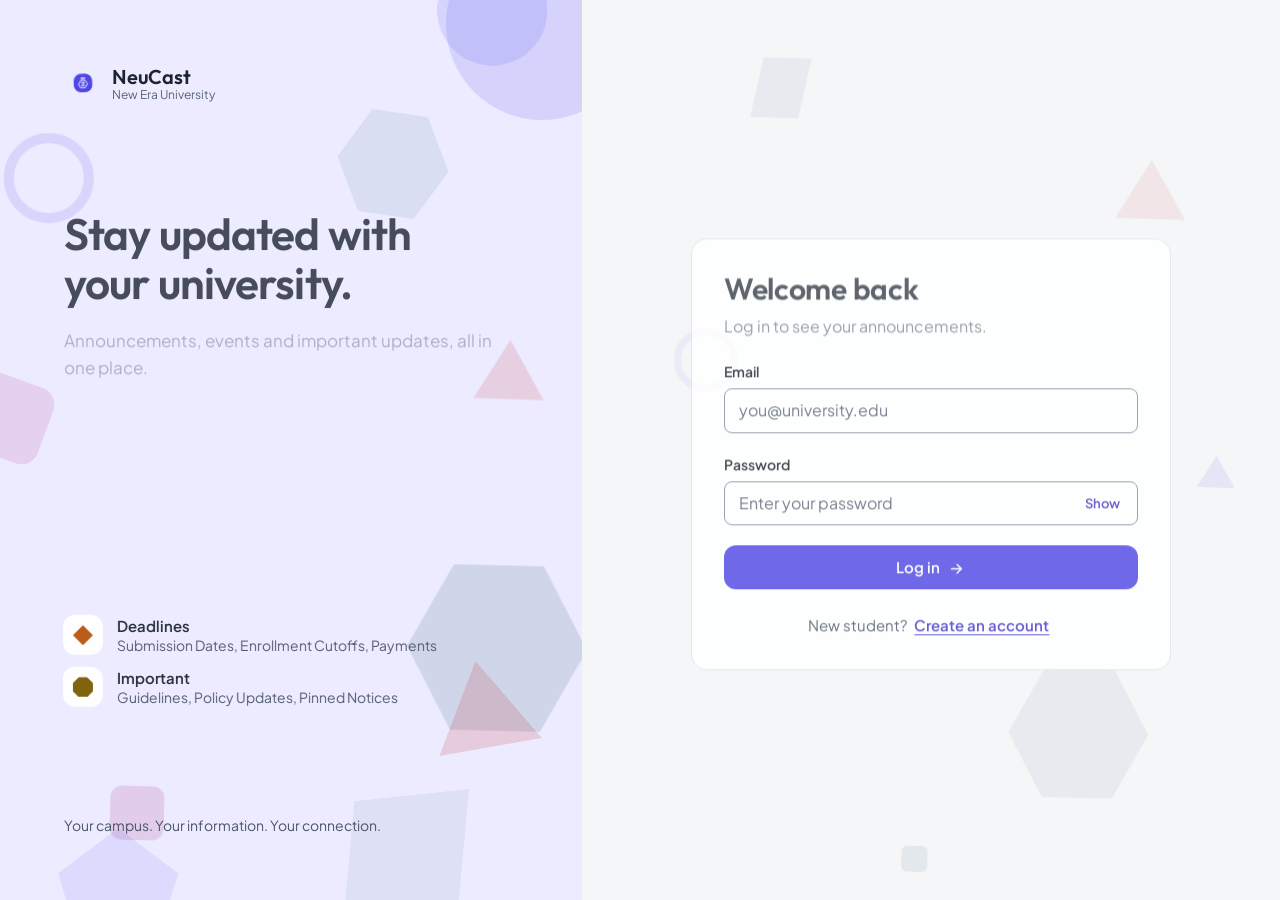
==== commit f8062339: "Add Native Notify push registration + web push + web bell + inbox (Static HTML + vanilla JavaScript " ====
--- a/admin.html
+++ b/admin.html
@@ -29,6 +29,7 @@
                 <span class="tag tag--primary">Admin</span>
             </a>
             <div class="site-header__right">
+                <button type="button" id="bellBtn" class="icon-btn" aria-label="Notifications"><span data-icon="bell"></span><span id="bellCount" class="bell-count" hidden>0</span></button>
                 <a href="index.html" class="btn btn--secondary btn--sm" aria-label="Homepage"><span data-icon="home"></span><span class="hide-sm">Homepage</span></a>
                 <button id="logoutBtn" type="button" class="btn btn--ghost btn--sm"><span data-icon="logout"></span><span class="hide-sm">Log out</span><span class="sr-only show-sm">Log out</span></button>
             </div>
--- a/components.css
+++ b/components.css
@@ -247,3 +247,11 @@
     .input:focus, .input:focus-visible { outline: 2px solid Highlight; }
     .chip[aria-pressed="true"] { outline: 2px solid Highlight; }
 }
+
+/* ---------- Bell badge in the header ---------- */
+/* Filled in by data.js with the unread notification count; hidden at zero. */
+.bell-count {
+    position: absolute; top: .125rem; right: .0625rem; min-width: 1.125rem; padding: 0 .3rem; border-radius: var(--r-pill);
+    background: var(--danger); color: #fff; font-size: .6875rem; font-weight: 700; line-height: 1.125rem; text-align: center;
+}
+:root[data-theme="dark"] .bell-count { color: #12151C; }
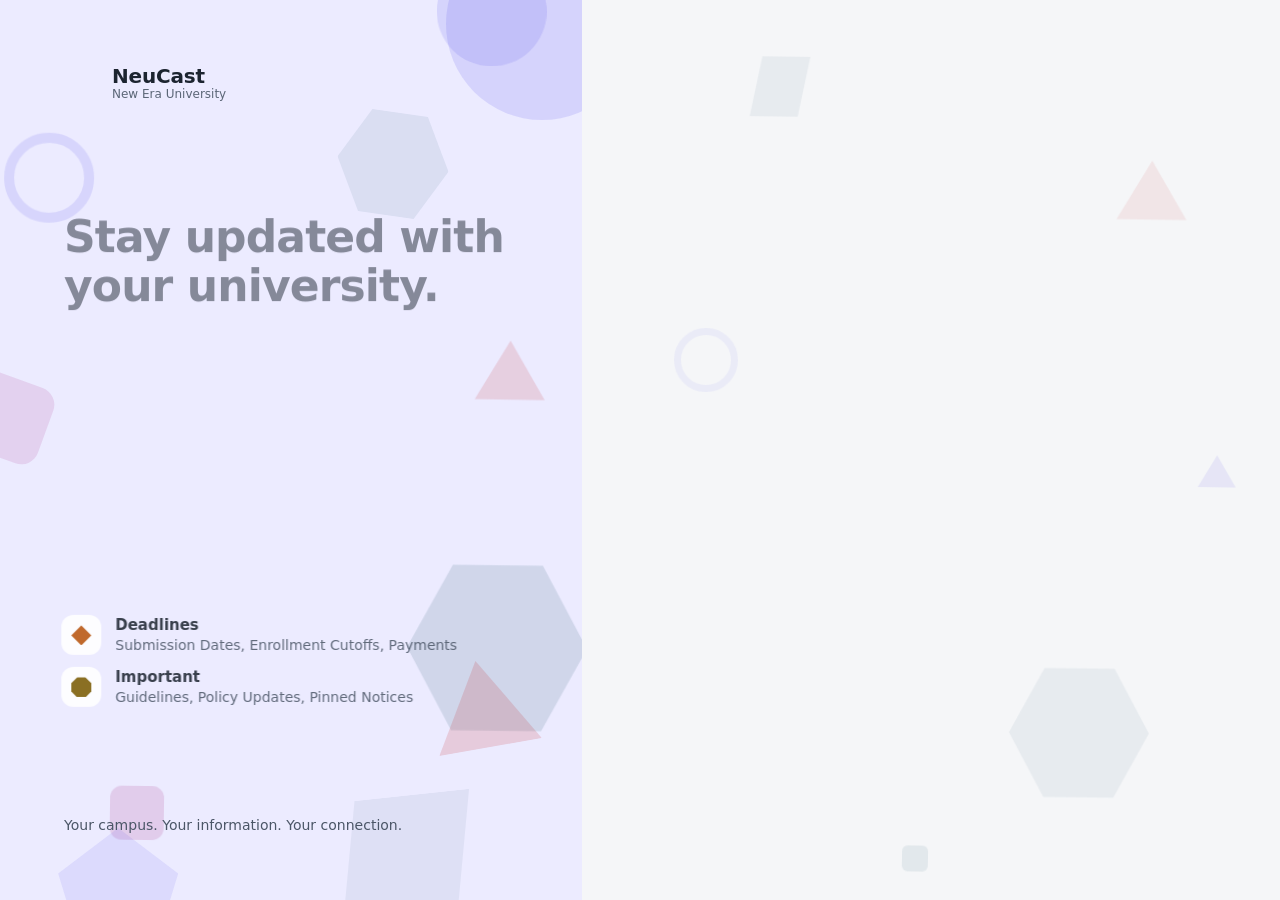
==== commit 86e8da3f: "Add files via upload" ====
--- a/admin.html
+++ b/admin.html
@@ -29,7 +29,6 @@
                 <span class="tag tag--primary">Admin</span>
             </a>
             <div class="site-header__right">
-                <button type="button" id="bellBtn" class="icon-btn" aria-label="Notifications"><span data-icon="bell"></span><span id="bellCount" class="bell-count" hidden>0</span></button>
                 <a href="index.html" class="btn btn--secondary btn--sm" aria-label="Homepage"><span data-icon="home"></span><span class="hide-sm">Homepage</span></a>
                 <button id="logoutBtn" type="button" class="btn btn--ghost btn--sm"><span data-icon="logout"></span><span class="hide-sm">Log out</span><span class="sr-only show-sm">Log out</span></button>
             </div>
@@ -174,8 +173,8 @@
                             <option value="general">General</option>
                             <option value="deadlines">Deadlines</option>
                             <option value="important">Important</option>
-                            <option value="careers">Careers & OJT</option>
-                            <option value="safety">Health & Safety</option>
+                            <option value="careers">Careers</option>
+                            <option value="safety">Health</option>
                         </select>
                     </div>
                     <div class="field">
--- a/components.css
+++ b/components.css
@@ -247,11 +247,3 @@
     .input:focus, .input:focus-visible { outline: 2px solid Highlight; }
     .chip[aria-pressed="true"] { outline: 2px solid Highlight; }
 }
-
-/* ---------- Bell badge in the header ---------- */
-/* Filled in by data.js with the unread notification count; hidden at zero. */
-.bell-count {
-    position: absolute; top: .125rem; right: .0625rem; min-width: 1.125rem; padding: 0 .3rem; border-radius: var(--r-pill);
-    background: var(--danger); color: #fff; font-size: .6875rem; font-weight: 700; line-height: 1.125rem; text-align: center;
-}
-:root[data-theme="dark"] .bell-count { color: #12151C; }
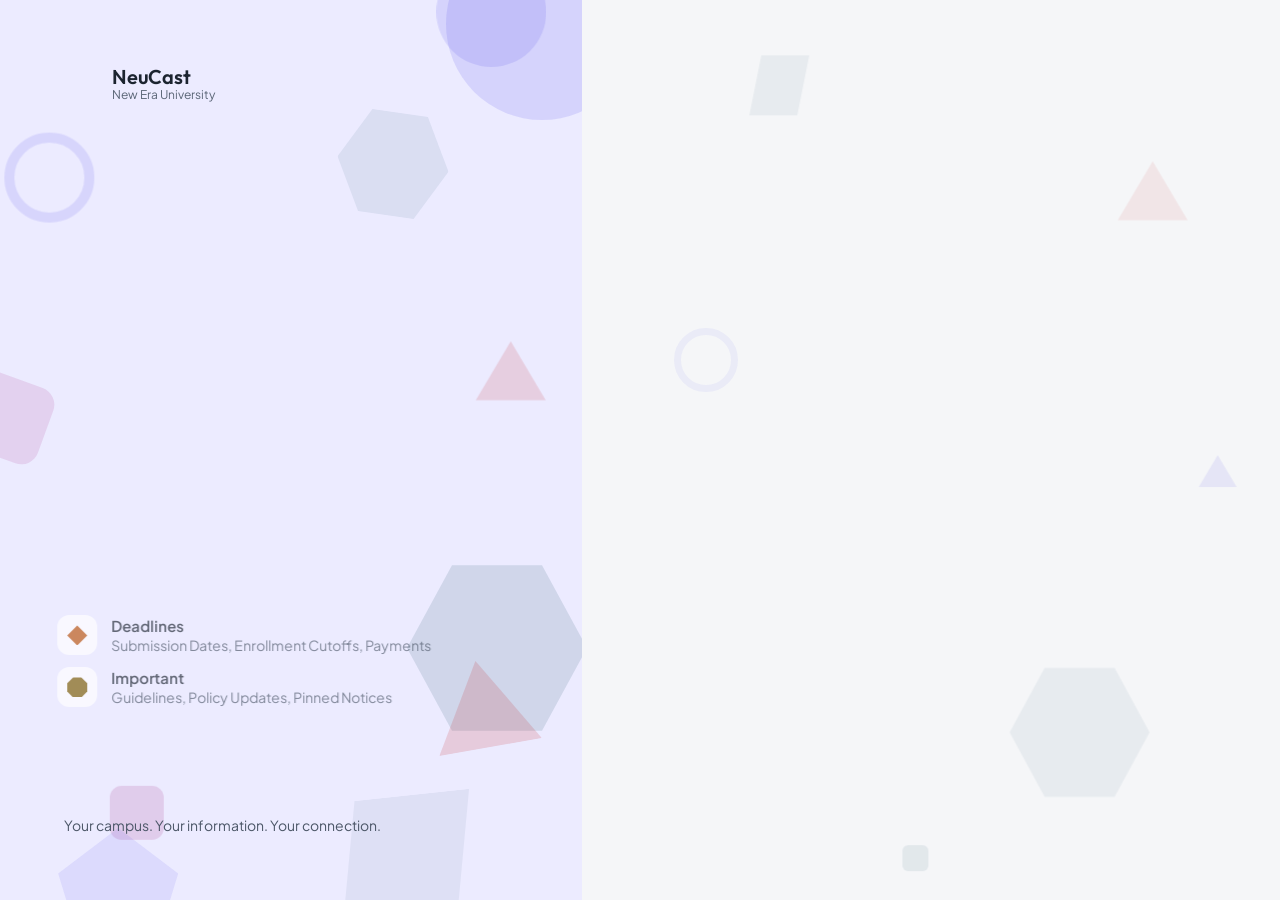
==== commit d9b762db: "Add files via upload" ====
--- a/admin.html
+++ b/admin.html
@@ -4,6 +4,11 @@
     <meta charset="UTF-8">
     <meta name="viewport" content="width=device-width, initial-scale=1.0">
     <meta name="theme-color" content="#F5F6F8">
+        <link rel="manifest" href="manifest.webmanifest">
+    <link rel="apple-touch-icon" href="apple-touch-icon.png">
+    <meta name="apple-mobile-web-app-capable" content="yes">
+    <meta name="mobile-web-app-capable" content="yes">
+    <meta name="apple-mobile-web-app-title" content="NeuCast">
     <title>Admin Dashboard - NeuCast</title>
     <script src="theme.js"></script>
     <script src="animations.js"></script>
@@ -15,6 +20,7 @@
     <link rel="stylesheet" href="skeleton.css">
     <link rel="stylesheet" href="components.css">
     <link rel="stylesheet" href="admin.css">
+    <link rel="stylesheet" href="notify.css">
     <link rel="stylesheet" href="animations.css">
 </head>
 
@@ -80,6 +86,19 @@
                 </div>
 
                 <section id="announcementsTab" class="tab-panel" role="tabpanel" aria-labelledby="tab-announcements">
+                    <details class="panel push-setup" id="pushSetup">
+                        <summary class="panel__head"><h2>Phone push <span id="pushState" class="tag"></span></h2></summary>
+                        <div class="panel__body push-setup__body">
+                            <p>Sends new announcements to students' phones even when NeuCast is closed (free OneSignal plan). Paste the <strong>REST API key</strong> from OneSignal. It is kept in this browser only, never in your GitHub files.</p>
+                            <label for="pushKey" class="sr-only">OneSignal REST API key</label>
+                            <input type="password" id="pushKey" class="input" autocomplete="off" placeholder="OneSignal REST API key">
+                            <div class="push-setup__actions">
+                                <button type="button" id="pushSave" class="btn btn--sm">Save key</button>
+                                <button type="button" id="pushTest" class="btn btn--secondary btn--sm">Send test push</button>
+                                <button type="button" id="pushClear" class="btn btn--ghost btn--sm">Remove key</button>
+                            </div>
+                        </div>
+                    </details>
                     <div class="tab-head">
                         <h2>Announcements</h2>
                         <button id="newBtn" type="button" class="btn"><span data-icon="plus"></span> New announcement</button>
@@ -211,6 +230,6 @@
         </div>
     </div>
 
-    <script src="boot.js" data-scripts="icons.js ui.js cloud-config.js cloud.js data.js admin.js"></script>
+    <script src="boot.js" data-scripts="icons.js ui.js cloud-config.js cloud.js data.js push.js admin.js"></script>
 </body>
 </html>
--- a/notify.css
+++ b/notify.css
@@ -0,0 +1,36 @@
+/* =====================================================
+   NeuCast alerts: the "Turn on alerts" prompt, the toast Read button.
+   Colors and sizes come from tokens.css; nothing is hard-coded here.
+   ===================================================== */
+
+/* Toast "Read" / "View" button (sits before Dismiss) */
+.toast__action {
+    margin-left: auto; padding: .25rem .625rem; min-height: 2rem; border: 1px solid currentColor; border-radius: var(--r-sm);
+    background: transparent; color: inherit; font: inherit; font-weight: 700; cursor: pointer;
+}
+.toast__action:hover { background: color-mix(in srgb, currentColor 12%, transparent); }
+.toast__action + .toast__close { margin-left: 0; }
+.toast { pointer-events: auto; }
+
+/* One-time prompt on the homepage */
+.alert-prompt { align-items: center; flex-wrap: wrap; row-gap: .5rem; margin-bottom: var(--sp-4); }
+.alert-prompt[hidden] { display: none; }
+.alert-prompt__text { flex: 1 1 14rem; min-width: 0; }
+.alert-prompt__text strong { display: block; }
+.alert-prompt__text small { display: block; font-weight: 400; }
+.alert-prompt__actions { display: flex; gap: .5rem; flex-wrap: wrap; }
+
+/* Settings > Alerts */
+.setting--alerts { display: grid; gap: .75rem; }
+.setting--alerts .setting--row + .setting--row { padding-top: .75rem; border-top: 1px solid var(--line); }
+.setting--alerts .alerts-hint { margin: 0; color: var(--muted); font-size: .875rem; line-height: 1.45; }
+.setting--alerts .btn { justify-self: start; }
+
+/* Admin: phone push setup card */
+.push-setup { margin-bottom: var(--sp-4); }
+.push-setup > summary { cursor: pointer; list-style: none; border-bottom: 0; }
+.push-setup > summary::-webkit-details-marker { display: none; }
+.push-setup[open] > summary { border-bottom: 1px solid var(--line); }
+.push-setup__body { display: grid; gap: .75rem; }
+.push-setup__body p { margin: 0; color: var(--text-2); }
+.push-setup__actions { display: flex; flex-wrap: wrap; gap: .5rem; }
